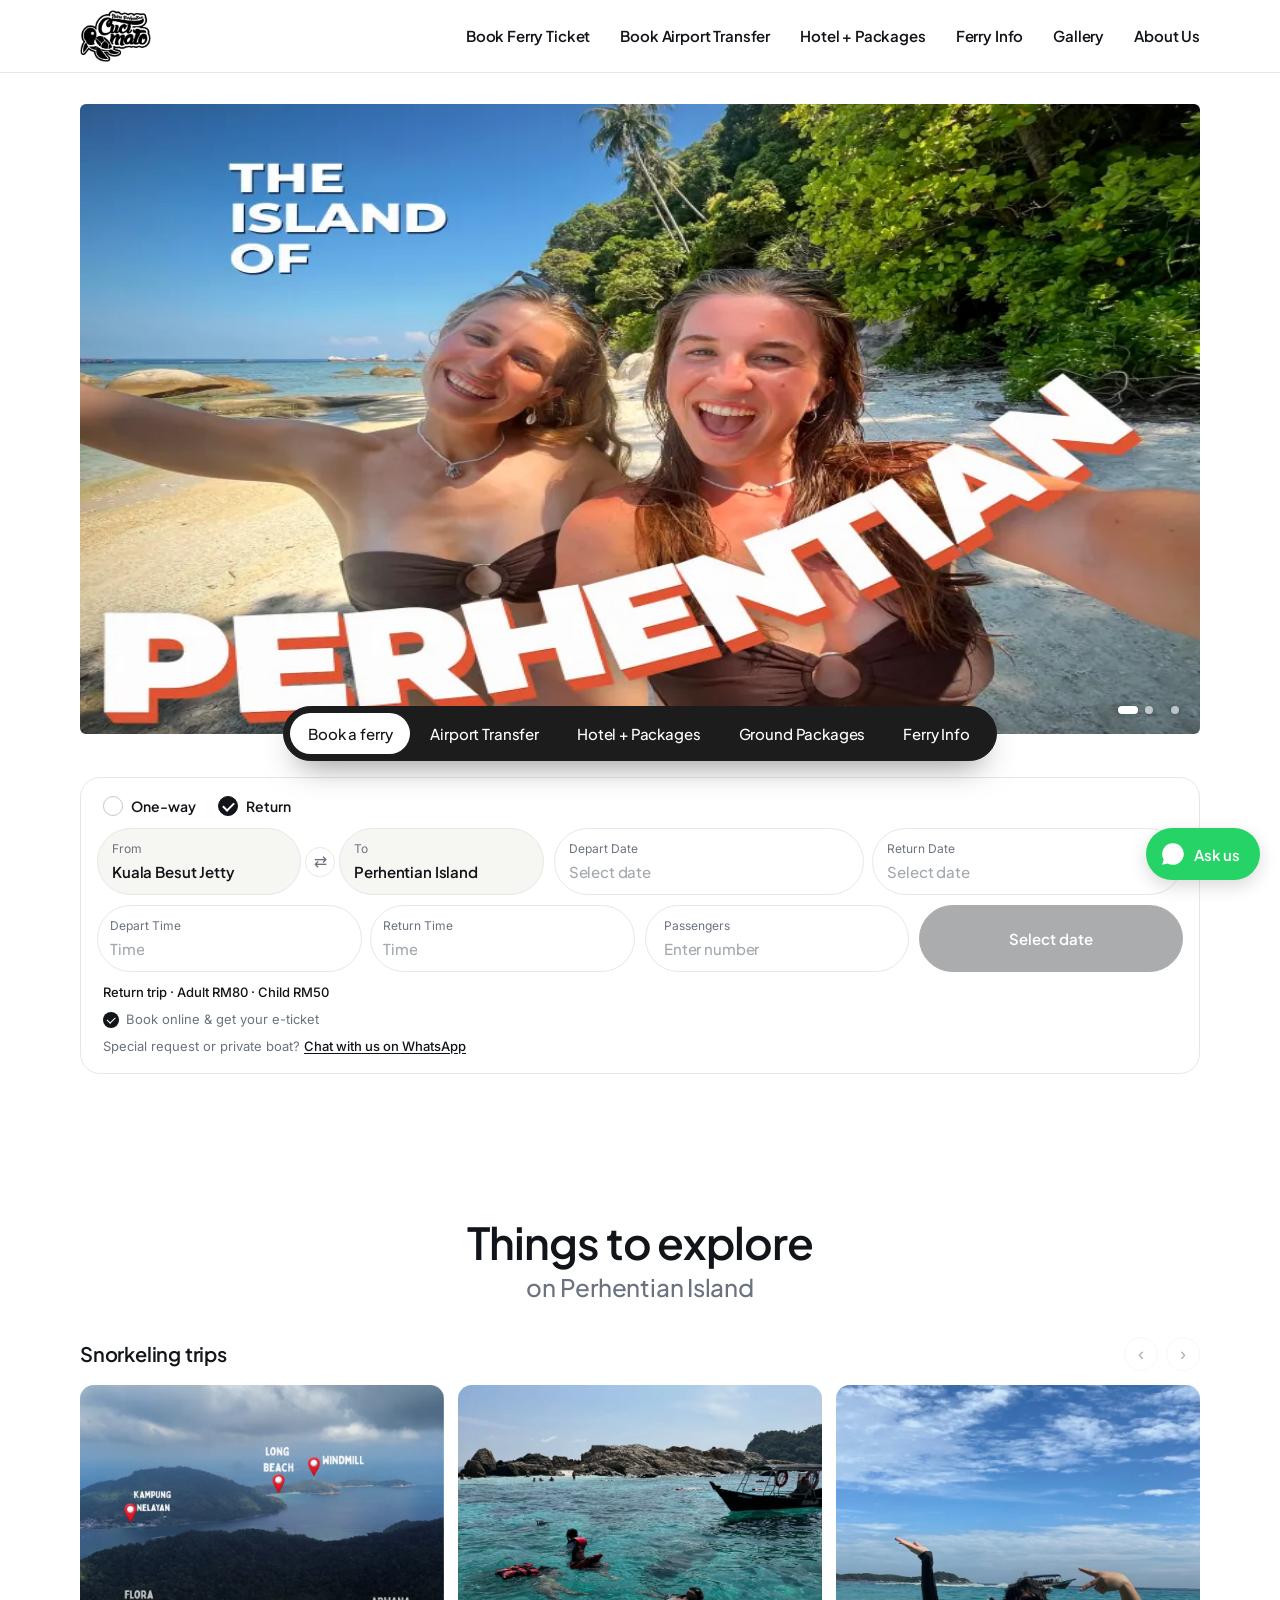
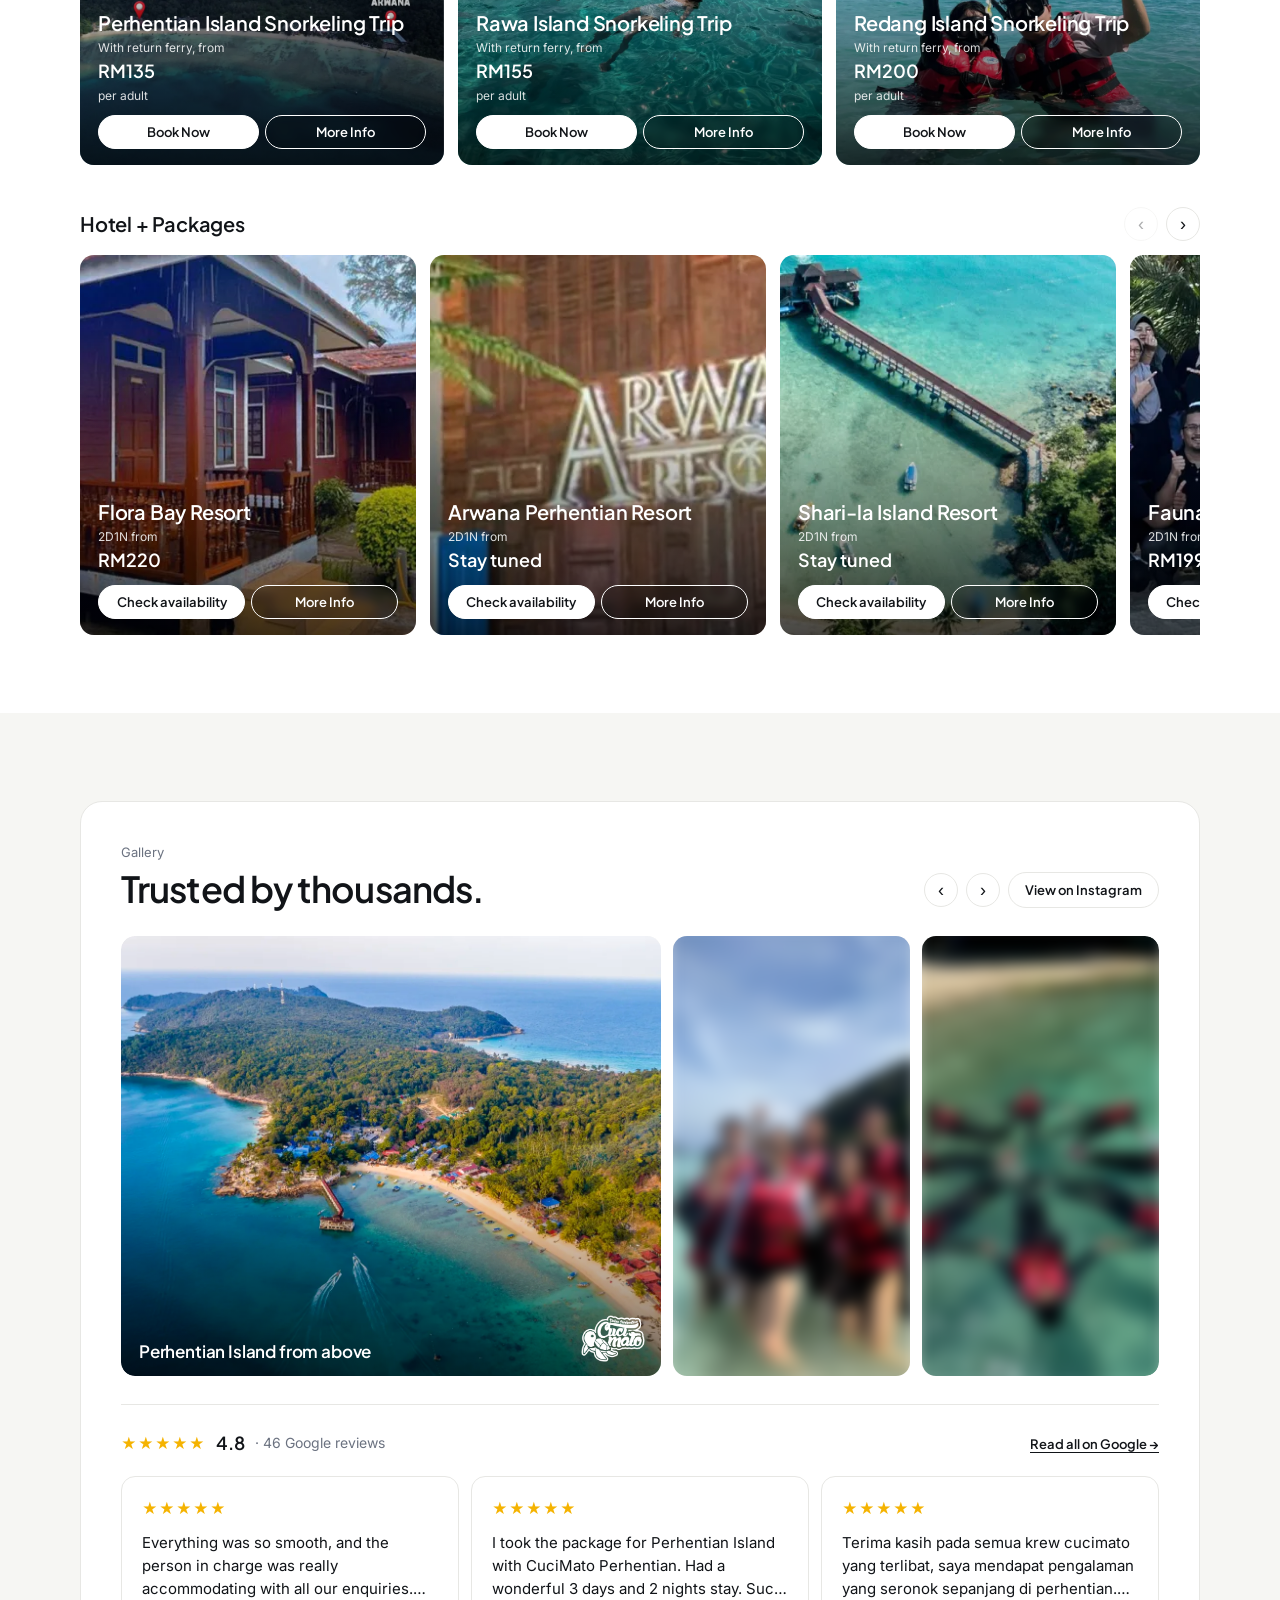
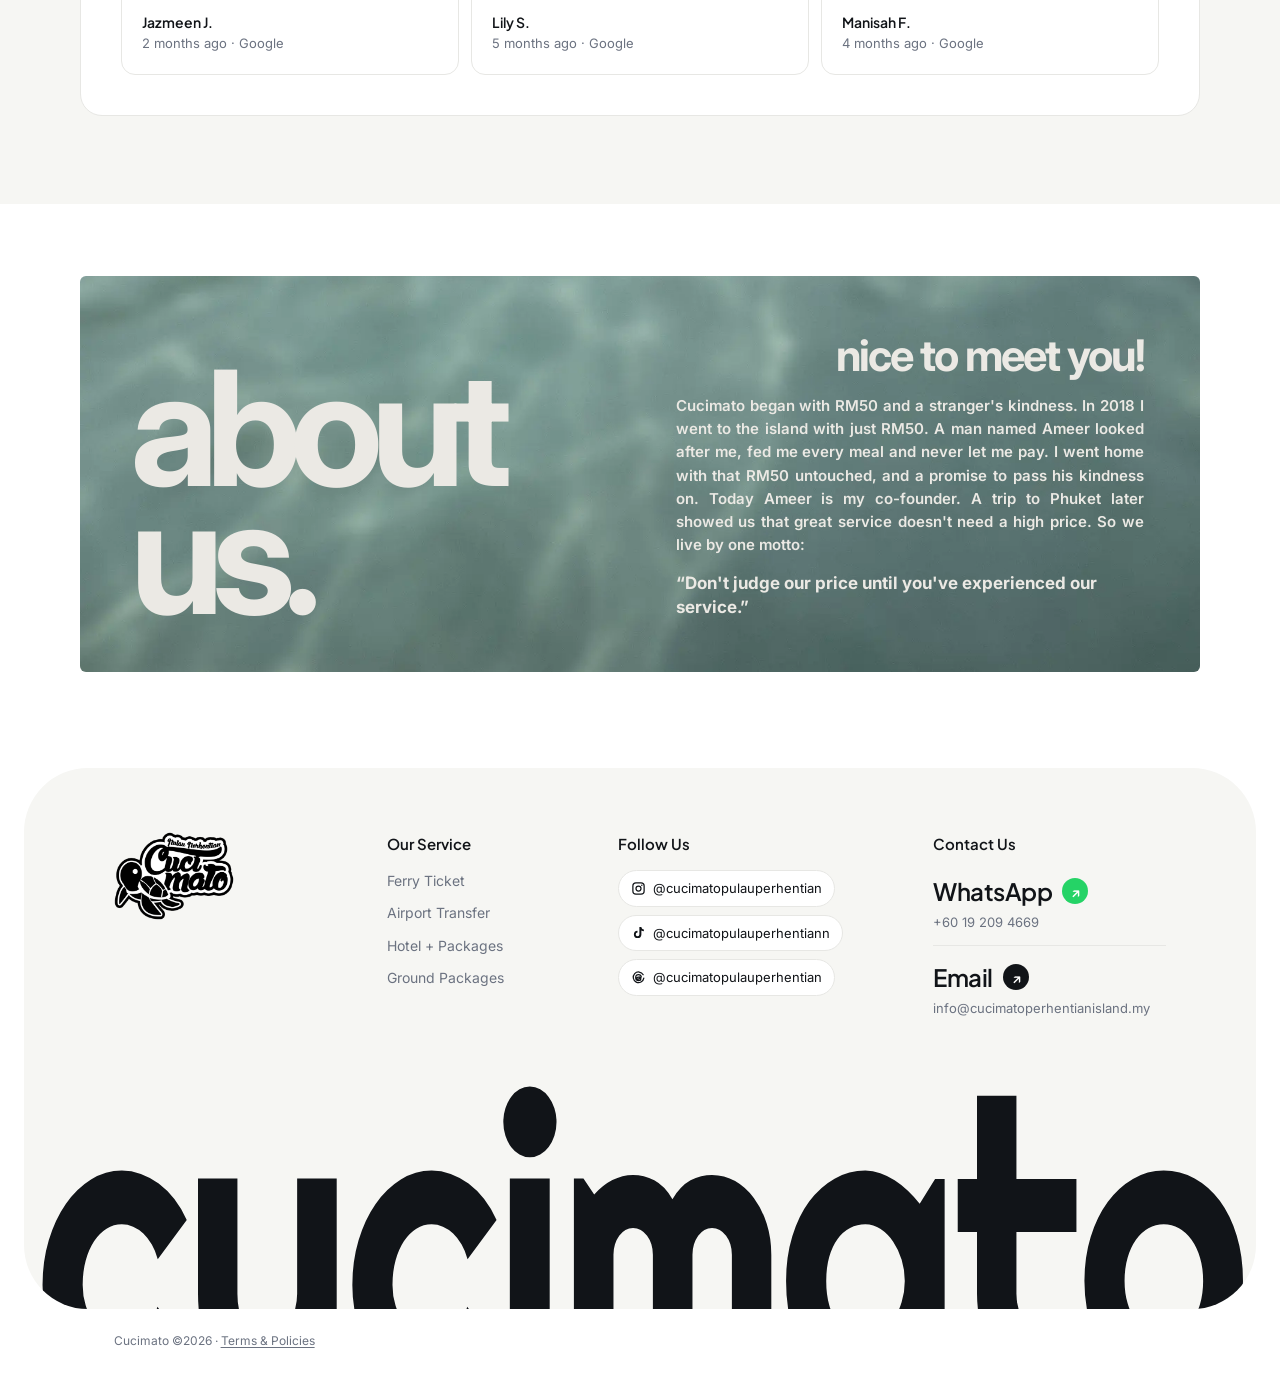
==== index.html @ 462abf6c "Add early bird promo as hero slide 3 First 100 online bookings get 5% off with code EARLYBIRD. Deskt" ====
<!doctype html>
<html lang="en">
<head>
  <meta charset="utf-8">
  <meta name="viewport" content="width=device-width, initial-scale=1">
  <link rel="canonical" href="https://cucimatoperhentianisland.my/">
  <meta property="og:url" content="https://cucimatoperhentianisland.my/">
  <script>
    // One address for everyone: the old GitHub Pages copy and cucimato.pages.dev move to the real domain
    // (keeps the page and anything after it; the payment API on pages.dev is not affected).
    (function () {
      var h = location.hostname;
      if (h.endsWith("github.io") || h === "cucimato.pages.dev") {
        location.replace("https://cucimatoperhentianisland.my" + location.pathname.replace(/^\/cucimato-perhentian/, "").replace(/\.html$/, "") + location.search + location.hash);
      }
    })();
  </script>
  <title>Cucimato | Perhentian Island Packages</title>
  <meta name="description" content="Perhentian Island holiday packages by Cucimato: accommodation, snorkeling, return boat transfer and lunch. Book directly on WhatsApp.">
  <meta property="og:title" content="Cucimato | Perhentian Island Packages">
  <meta property="og:description" content="Perhentian Island ferry tickets, hotels and packages.">
  <meta property="og:image" content="https://cucimatoperhentianisland.my/images/photos/hero-map.webp">
  <script>
    // Intro plays once per visit (per browser tab session); skipped for reduced motion.
    try {
      if (sessionStorage.getItem("intro-seen") || matchMedia("(prefers-reduced-motion: reduce)").matches) {
        document.documentElement.classList.add("no-intro");
      } else {
        sessionStorage.setItem("intro-seen", "1");
      }
    } catch (e) {}
  </script>
  <link rel="preconnect" href="https://fonts.googleapis.com">
  <link rel="preconnect" href="https://fonts.gstatic.com" crossorigin>
  <link href="https://fonts.googleapis.com/css2?family=Inter:wght@400;500;600;700&family=Plus+Jakarta+Sans:wght@500;600;800&family=Righteous&display=swap" rel="stylesheet">
  <link rel="stylesheet" href="style.css?v=67">
  <link rel="icon" href="data:image/svg+xml,<svg xmlns='http://www.w3.org/2000/svg' viewBox='0 0 100 100'><text y='.9em' font-size='90'>🐢</text></svg>">
</head>
<body>

<div class="intro" id="intro" aria-hidden="true">
  <img class="intro__bg" src="images/photos/hero-map.webp" alt="">
  <div class="intro__shade"></div>
  <div class="intro__content">
    <img class="intro__logo" src="images/brand/cucimato-logo-white.webp" alt="" width="800" height="587">
    <p class="intro__text">Perhentian Island</p>
  </div>
  <button class="intro__skip" id="introSkip" type="button">Skip</button>
</div>

<header class="nav is-solid" id="top">
  <div class="wrap nav__inner">
    <a href="#top" class="brand" aria-label="Cucimato Perhentian Island">
      <img class="brand__logo brand__logo--light" src="images/brand/cucimato-logo-white.webp" alt="Cucimato Perhentian Island" width="800" height="587">
      <img class="brand__logo brand__logo--dark" src="images/brand/cucimato-logo-dark.webp" alt="" width="800" height="587" aria-hidden="true">
    </a>
    <nav class="nav__links" id="navLinks">
      <a href="#book-ferry" data-tab-link="ferry">Book Ferry Ticket</a>
      <a href="#airport-transfer" data-tab-link="airport">Book Airport Transfer</a>
      <a href="#hotel-packages" data-tab-link="hotel">Hotel + Packages</a>
      <a href="#ferry-schedule" data-tab-link="schedule">Ferry Info</a>
      <a href="#gallery">Gallery</a>
      <a href="#about">About Us</a>
    </nav>
    <button class="burger" id="burger" aria-label="Menu" aria-expanded="false"><span></span><span></span></button>
  </div>
</header>

<main>
  <section class="hero">
    <div class="wrap">
      <h1 class="sr-only">Cucimato Perhentian Island</h1>
      <figure class="hero__banner" aria-roledescription="carousel" aria-label="Highlights">
        <!-- Each slide: 16:9 desktop image, 4:3 image under 1024px -->
        <div class="hero__slide is-active" aria-roledescription="slide" aria-label="1 of 3">
          <picture>
            <source media="(max-width: 1023px)" type="image/webp"
                    srcset="images/photos/hero-selfie-mobile-800.webp 800w, images/photos/hero-selfie-mobile.webp 1600w"
                    sizes="100vw" width="1600" height="1200">
            <img src="images/photos/hero-selfie-desktop.webp"
                 srcset="images/photos/hero-selfie-desktop-960.webp 960w, images/photos/hero-selfie-desktop.webp 1920w"
                 sizes="(max-width: 1280px) 100vw, 1200px"
                 alt="Two friends taking a happy selfie on a white-sand beach on Perhentian Island, with the words The Island of Perhentian"
                 width="1920" height="1080" fetchpriority="high">
          </picture>
        </div>
        <div class="hero__slide" aria-roledescription="slide" aria-label="2 of 3" aria-hidden="true">
          <picture>
            <source media="(max-width: 1023px)" type="image/webp"
                    srcset="images/photos/hero-family-mobile-800.webp 800w, images/photos/hero-family-mobile.webp 1600w"
                    sizes="100vw" width="1600" height="1200">
            <img src="images/photos/hero-family-desktop.webp"
                 srcset="images/photos/hero-family-desktop-960.webp 960w, images/photos/hero-family-desktop.webp 1920w"
                 sizes="(max-width: 1280px) 100vw, 1200px"
                 alt="A family in life jackets on a Perhentian Island beach, with the words Find your happy place in Perhentian and Bring the family, leave the planning to us"
                 width="1920" height="1080" loading="lazy">
          </picture>
        </div>
        <!-- Promo slide: early bird 5% off (code EARLYBIRD), tapping it opens Book a ferry -->
        <div class="hero__slide" aria-roledescription="slide" aria-label="3 of 3" aria-hidden="true">
          <a class="hero__promo" href="#book-ferry" data-tab-link="ferry" aria-label="Early bird deal: first 100 online bookings get 5% off with code EARLYBIRD. Book a ferry">
            <picture>
              <source media="(max-width: 1023px)" type="image/webp"
                      srcset="images/photos/hero-earlybird-mobile-800.webp 800w, images/photos/hero-earlybird-mobile.webp 1600w"
                      sizes="100vw" width="1600" height="1200">
              <img src="images/photos/hero-earlybird-desktop.webp"
                   srcset="images/photos/hero-earlybird-desktop-960.webp 960w, images/photos/hero-earlybird-desktop.webp 1920w"
                   sizes="(max-width: 1280px) 100vw, 1200px"
                   alt="Perhentian Island from above with the words First 100 early birds, save 5% on Perhentian, promo code EARLYBIRD"
                   width="1920" height="1080" loading="lazy">
            </picture>
          </a>
        </div>
        <div class="hero__dots" aria-label="Choose slide">
          <button type="button" aria-label="Show slide 1" aria-current="true"></button>
          <button type="button" aria-label="Show slide 2"></button>
          <button type="button" aria-label="Show slide 3"></button>
        </div>
      </figure>
      <div class="hero__tabs" role="tablist" aria-label="What would you like to do?">
        <button type="button" class="htab" role="tab" aria-selected="true" data-tab="ferry">Book a ferry</button>
        <button type="button" class="htab" role="tab" aria-selected="false" data-tab="airport">Airport Transfer</button>
        <button type="button" class="htab" role="tab" aria-selected="false" data-tab="hotel">Hotel + Packages</button>
        <button type="button" class="htab" role="tab" aria-selected="false" data-tab="ground">Ground Packages</button>
        <button type="button" class="htab" role="tab" aria-selected="false" data-tab="schedule">Ferry Info</button>
      </div>

      <!-- Book a ferry panel (shown when the "Book a ferry" tab is active) -->
      <div class="fpanel" id="panel-ferry" role="tabpanel" aria-label="Book a ferry">
        <div class="ftrip" role="radiogroup" aria-label="Trip type">
          <label class="ftrip__opt"><input type="radio" name="ftrip" value="oneway"><span>One-way</span></label>
          <label class="ftrip__opt"><input type="radio" name="ftrip" value="return" checked><span>Return</span></label>
        </div>
        <div class="fpanel__row">
          <div class="froute">
            <div class="ffield ffield--fixed"><small>From</small><strong id="fFromVal">Kuala Besut Jetty</strong></div>
            <button type="button" class="froute__icon" id="fSwap" aria-label="Swap direction (one-way only)" disabled>⇄</button>
            <div class="ffield ffield--fixed"><small>To</small><strong id="fToVal">Perhentian Island</strong></div>
          </div>

          <div class="fpop-wrap fdates">
            <button type="button" class="ffield is-empty" id="fDepartBtn" aria-haspopup="dialog" aria-expanded="false" aria-controls="fDatesPop">
              <small>Depart Date</small><strong id="fDepartVal">Select date</strong>
            </button>
            <button type="button" class="ffield is-empty" id="fReturnBtn" aria-haspopup="dialog" aria-expanded="false" aria-controls="fDatesPop">
              <small>Return Date</small><strong id="fReturnVal">Select date</strong>
            </button>
            <div class="fpop fpop--dates" id="fDatesPop" role="dialog" aria-label="Choose your dates" hidden>
              <div class="fcal__head">
                <button type="button" class="cal__nav" id="fCalPrev" aria-label="Previous month">‹</button>
                <p class="fcal__hint" id="fCalHint" aria-live="polite"></p>
                <button type="button" class="cal__nav" id="fCalNext" aria-label="Next month">›</button>
              </div>
              <div class="fcal__months" id="fCalMonths"></div>
              <div class="fpop__foot"><button type="button" class="btn btn--sm" data-close="dates">Done</button></div>
            </div>
          </div>

          <div class="fboats">
            <div class="fpop-wrap">
              <button type="button" class="ffield" id="fDepBtn" aria-haspopup="dialog" aria-expanded="false" aria-controls="fDepPop">
                <small id="fDepLbl">Depart Time</small><strong id="fDepVal">Time</strong>
              </button>
              <div class="fpop fpop--ret" id="fDepPop" role="dialog" aria-label="Boat to the island" hidden>
                <p class="fpop__label" id="fDepPopLbl">Kuala Besut Jetty → Perhentian Island</p>
                <div class="slots" id="fDepSlots" role="radiogroup" aria-label="Boat to the island"></div>
              </div>
            </div>
            <div class="fpop-wrap fret-wrap">
              <button type="button" class="ffield" id="fRetBtn" aria-haspopup="dialog" aria-expanded="false" aria-controls="fRetPop">
                <small>Return Time</small><strong id="fRetVal">Time</strong>
              </button>
              <div class="fpop fpop--ret fpop--right" id="fRetPop" role="dialog" aria-label="Return boat time" hidden>
                <p class="fpop__label">Perhentian Island → Kuala Besut Jetty</p>
                <div class="slots" id="fRetSlots" role="radiogroup" aria-label="Return boat time"></div>
              </div>
            </div>
          </div>

          <div class="fpop-wrap">
            <button type="button" class="ffield" id="fPaxBtn" aria-haspopup="dialog" aria-expanded="false" aria-controls="fPaxPop">
              <small>Passengers</small><strong id="fPaxVal">Enter number</strong>
            </button>
            <div class="fpop fpop--pax" id="fPaxPop" role="dialog" aria-label="Passengers" hidden>
              <label class="guest">
                <div><strong>Adult</strong><small>10 years and above</small></div>
                <input class="paxin" type="number" id="fAdultsIn" data-fpax="adults" inputmode="numeric" min="1" max="99" placeholder="e.g. 2" aria-label="Number of adults">
              </label>
              <label class="guest">
                <div><strong>Child</strong><small>1–9 years old · leave empty if none</small></div>
                <input class="paxin" type="number" id="fChildrenIn" data-fpax="children" inputmode="numeric" min="0" max="99" placeholder="0" aria-label="Number of children">
              </label>
              <div class="fpop__foot"><button type="button" class="btn btn--sm" data-close="pax">Done</button></div>
            </div>
          </div>

          <a class="btn fpanel__go" id="fGo" role="button" target="_blank" rel="noopener" aria-disabled="true">Select dates</a>
        </div>
        <p class="fpanel__note">Return trip · Adult RM80 · Child RM50 · Departures 8am–5pm, changes confirmed on WhatsApp</p>
      </div>

      <!-- Airport Transfer panel (shown when the "Airport Transfer" tab is active).
           Places, services and prices live in AIRPORT (script.js) and functions/_lib/pricing.js. -->
      <div class="fpanel apanel" id="panel-airport" role="tabpanel" aria-label="Airport Transfer" hidden>
        <div class="apanel__opts">
          <div class="ftrip" role="radiogroup" aria-label="Trip type">
            <label class="ftrip__opt"><input type="radio" name="atrip" value="oneway" checked><span>One-way</span></label>
            <label class="ftrip__opt"><input type="radio" name="atrip" value="return"><span>Return</span></label>
          </div>
        </div>
        <form class="apanel__row" id="aForm" novalidate>
          <div class="froute aroute">
            <label class="ffield afield" id="aPickBox">
              <small>Pick-up Point</small>
              <span class="aslot" id="aPickSlot"></span>
            </label>
            <button type="button" class="froute__icon" id="aSwap" aria-label="Swap pick-up and drop-off">⇄</button>
            <label class="ffield afield" id="aDropBox">
              <small>Drop-off Point</small>
              <span class="aslot" id="aDropSlot"></span>
            </label>
          </div>
          <!-- Dates: same two-box calendar as Book a ferry -->
          <div class="fpop-wrap fdates">
            <button type="button" class="ffield is-empty" id="aDateBtn" aria-haspopup="dialog" aria-expanded="false" aria-controls="aDatesPop">
              <small>Pick-up Date</small><strong id="aDateVal">Select date</strong>
            </button>
            <button type="button" class="ffield is-empty aret" id="aRetDateBtn" aria-haspopup="dialog" aria-expanded="false" aria-controls="aDatesPop">
              <small>Return Date</small><strong id="aRetDateVal">Select date</strong>
            </button>
            <div class="fpop fpop--dates" id="aDatesPop" role="dialog" aria-label="Choose your dates" hidden>
              <div class="fcal__head">
                <button type="button" class="cal__nav" id="aCalPrev" aria-label="Previous month">‹</button>
                <p class="fcal__hint" id="aCalHint" aria-live="polite"></p>
                <button type="button" class="cal__nav" id="aCalNext" aria-label="Next month">›</button>
              </div>
              <div class="fcal__months" id="aCalMonths"></div>
              <div class="fpop__foot"><button type="button" class="btn btn--sm" data-aclose>Done</button></div>
            </div>
          </div>

          <!-- Times: same time-box popovers as Book a ferry -->
          <div class="fboats">
            <div class="fpop-wrap">
              <button type="button" class="ffield is-empty" id="aTimeBtn" aria-haspopup="dialog" aria-expanded="false" aria-controls="aTimePop">
                <small id="aTimeLabel">Estimated Pickup Time</small><strong id="aTimeVal">Time</strong>
              </button>
              <div class="fpop fpop--ret" id="aTimePop" role="dialog" aria-label="Pick-up time" hidden>
                <p class="fpop__label" id="aTimePopLbl"></p>
                <div class="slots" id="aTimeSlots" role="radiogroup" aria-label="Pick-up time"></div>
              </div>
            </div>
            <div class="fpop-wrap fret-wrap aret">
              <button type="button" class="ffield is-empty" id="aRetTimeBtn" aria-haspopup="dialog" aria-expanded="false" aria-controls="aRetTimePop">
                <small id="aRetTimeLabel">Return pick-up</small><strong id="aRetTimeVal">Time</strong>
              </button>
              <div class="fpop fpop--ret fpop--right" id="aRetTimePop" role="dialog" aria-label="Return pick-up time" hidden>
                <p class="fpop__label" id="aRetTimePopLbl"></p>
                <div class="slots" id="aRetTimeSlots" role="radiogroup" aria-label="Return pick-up time"></div>
              </div>
            </div>
          </div>

          <label class="ffield afield is-empty">
            <small>Transfer Type</small>
            <select id="aType" aria-label="Transfer type"></select>
          </label>
          <!-- Passengers: same typed Adult / Child popover as Book a ferry -->
          <div class="fpop-wrap apax">
            <button type="button" class="ffield is-empty" id="aPaxBtn" aria-haspopup="dialog" aria-expanded="false" aria-controls="aPaxPop">
              <small>Passengers</small><strong id="aPaxVal">Enter number</strong>
            </button>
            <div class="fpop fpop--pax" id="aPaxPop" role="dialog" aria-label="Passengers" hidden>
              <label class="guest">
                <div><strong>Adult</strong><small>10 years and above</small></div>
                <input class="paxin" type="number" id="aAdultsIn" data-apax="adults" inputmode="numeric" min="1" max="30" placeholder="e.g. 2" aria-label="Number of adults">
              </label>
              <label class="guest">
                <div><strong>Child</strong><small>1–9 years old · leave empty if none</small></div>
                <input class="paxin" type="number" id="aChildrenIn" data-apax="children" inputmode="numeric" min="0" max="30" placeholder="0" aria-label="Number of children">
              </label>
              <div class="fpop__foot"><button type="button" class="btn btn--sm" data-apaxclose>Done</button></div>
            </div>
          </div>
          <a class="btn fpanel__go" id="aGo" role="button" target="_blank" rel="noopener" aria-disabled="true">Choose airport</a>
        </form>
        <p class="fpanel__note" id="aNote"></p>
      </div>

      <!-- Hotel + Packages panel (shown when the "Hotel + Packages" tab is active) -->
      <div class="hpanel" id="panel-hotel" role="tabpanel" aria-label="Hotel + Packages" hidden>
        <h2 class="hpanel__title">Explore our top packages</h2>
        <div class="bento" id="bento"></div>
      </div>

      <!-- Ground Packages panel (shown when the "Ground Packages" tab is active) -->
      <div class="hpanel" id="panel-ground" role="tabpanel" aria-label="Ground Packages" hidden>
        <h2 class="hpanel__title">Ferry + snorkeling trips</h2>
        <div class="bento bento--3" id="bentoGround"></div>
      </div>

      <!-- Ferry Info panel (shown when the "Ferry Info" tab is active): schedules + prices -->
      <div class="hpanel" id="panel-schedule" role="tabpanel" aria-label="Ferry Info" hidden>
        <h2 class="hpanel__title">Ferry Schedule</h2>
        <div class="sched" data-sched></div>
        <h2 class="hpanel__title hpanel__title--next">Airport Transfer Schedule</h2>
        <div class="sched" data-asched></div>
        <h2 class="hpanel__title hpanel__title--next">Ferry &amp; Airport Transfer Prices</h2>
        <div class="sched__block sched__prices" data-prices></div>
      </div>
    </div>
  </section>

  <!-- Things to explore: snorkeling trips and hotel packages as swipe rows, visible without opening a tab
       (Malaysia Airlines "Explore our top destinations" style). Cards come from GROUND_TRIPS / HOTEL_PACKAGES. -->
  <section class="section explore-sec" id="explore">
    <div class="wrap">
      <h2 class="explore__title">Things to explore <span>on Perhentian Island</span></h2>
      <div class="xrow" data-xrow="ground">
        <div class="xrow__head">
          <h3 class="xrow__title">Snorkeling trips</h3>
          <div class="xrow__nav"><button type="button" class="gnav" data-xprev aria-label="Previous snorkeling trips">‹</button><button type="button" class="gnav" data-xnext aria-label="More snorkeling trips">›</button></div>
        </div>
        <div class="xtrack" id="xGround"></div>
      </div>
      <div class="xrow" data-xrow="hotel">
        <div class="xrow__head">
          <h3 class="xrow__title">Hotel + Packages</h3>
          <div class="xrow__nav"><button type="button" class="gnav" data-xprev aria-label="Previous hotel packages">‹</button><button type="button" class="gnav" data-xnext aria-label="More hotel packages">›</button></div>
        </div>
        <div class="xtrack" id="xHotel"></div>
      </div>
    </div>
  </section>

  <!-- Gallery: card with an expanding-slide carousel (active slide wide + sharp, neighbours narrow + blurred) -->
  <section class="section gallery-sec" id="gallery">
    <div class="wrap">
      <div class="gcard">
        <div class="gcard__head">
          <div>
            <p class="gcard__label">Gallery</p>
            <h2 class="gcard__title">Trusted by thousands.</h2>
          </div>
          <div class="gcard__actions">
            <button type="button" class="gnav" id="gPrev" aria-label="Previous photo">‹</button>
            <button type="button" class="gnav" id="gNext" aria-label="Next photo">›</button>
            <a class="gcard__more" href="https://www.instagram.com/cucimatopulauperhentian/" target="_blank" rel="noopener">View on Instagram</a>
          </div>
        </div>
        <div class="gslider" id="gslider" aria-roledescription="carousel" aria-label="Cucimato trips">
          <div class="gtrack" id="gtrack"></div>
        </div>
        <!-- Google reviews go here later (kept hidden until we have them) -->
        <div class="greviews" id="greviews" hidden></div>
      </div>
    </div>
  </section>

  <!-- About us: sea photo banner, text is real HTML so it stays readable on phones -->
  <section class="section about-sec" id="about">
    <div class="wrap">
      <div class="about">
        <h2 class="about__title">about<br>us.</h2>
        <div class="about__body">
          <p class="about__hello">nice to meet you!</p>
          <p>Cucimato began with RM50 and a stranger's kindness. In 2018 I went to the island with just RM50. A man named Ameer looked after me, fed me every meal and never let me pay. I went home with that RM50 untouched, and a promise to pass his kindness on. Today Ameer is my co-founder. A trip to Phuket later showed us that great service doesn't need a high price. So we live by one motto:</p>
          <p class="about__motto">“Don't judge our price until you've experienced our service.”</p>
        </div>
      </div>
    </div>
  </section>

</main>

<footer class="footer" id="contact">
  <div class="fpanel2">
    <div class="fcols">
      <a href="#top" class="fcols__logo" aria-label="Cucimato, back to top">
        <img src="images/brand/cucimato-logo-dark.webp" alt="Cucimato Perhentian Island" width="800" height="587" loading="lazy">
      </a>

      <nav class="fcol" aria-label="Our Service">
        <p class="fcol__title">Our Service</p>
        <a href="#book-ferry" data-tab-link="ferry">Ferry Ticket</a>
        <a href="#airport-transfer" data-tab-link="airport">Airport Transfer</a>
        <a href="#hotel-packages" data-tab-link="hotel">Hotel + Packages</a>
        <a href="#ground-packages" data-tab-link="ground">Ground Packages</a>
      </nav>

      <div class="fcol">
        <p class="fcol__title">Follow Us</p>
        <div class="fpills">
          <a class="fpill" href="https://www.instagram.com/cucimatopulauperhentian/" target="_blank" rel="noopener" aria-label="Instagram @cucimatopulauperhentian">
            <svg viewBox="0 0 24 24" aria-hidden="true"><rect x="3" y="3" width="18" height="18" rx="5" fill="none" stroke="currentColor" stroke-width="2"/><circle cx="12" cy="12" r="4" fill="none" stroke="currentColor" stroke-width="2"/><circle cx="17.3" cy="6.7" r="1.2" fill="currentColor"/></svg>
            @cucimatopulauperhentian
          </a>
          <a class="fpill" href="https://www.tiktok.com/@cucimatopulauperhentiann" target="_blank" rel="noopener" aria-label="TikTok @cucimatopulauperhentiann">
            <svg viewBox="0 0 24 24" aria-hidden="true"><path fill="currentColor" d="M16.6 3c.3 2.3 1.7 3.8 4 4v3a7.3 7.3 0 0 1-4-1.2v6.3A6 6 0 1 1 10.4 9v3.1a2.9 2.9 0 1 0 3 2.9V3h3.2Z"/></svg>
            @cucimatopulauperhentiann
          </a>
          <a class="fpill" href="https://www.threads.net/@cucimatopulauperhentian" target="_blank" rel="noopener" aria-label="Threads @cucimatopulauperhentian">
            <svg viewBox="0 0 24 24" aria-hidden="true"><path fill="none" stroke="currentColor" stroke-width="2" stroke-linecap="round" d="M16.5 11.2c-.3-2.6-2-4-4.6-4-2.6 0-4.4 1.6-4.4 4.8s1.8 5 4.6 5c2.3 0 3.6-1.3 3.6-3 0-2-1.8-2.8-4-2.8-1.6 0-2.6.7-2.6 1.8 0 1 .9 1.6 2 1.6 1.7 0 2.8-1.3 2.8-3.6M19.5 7.5A8.5 8.5 0 1 0 20.5 13"/></svg>
            @cucimatopulauperhentian
          </a>
        </div>
      </div>

      <div class="fcol fcol--contact">
        <p class="fcol__title">Contact Us</p>
        <a class="fcontact" data-wa="general" target="_blank" rel="noopener">
          <span class="fcontact__big">WhatsApp <span class="farrow farrow--wa" aria-hidden="true">↗</span></span>
          <span class="fcontact__sub">+60 19 209 4669</span>
        </a>
        <a class="fcontact" href="mailto:info@cucimatoperhentianisland.my?subject=Perhentian%20Island%20enquiry">
          <span class="fcontact__big">Email <span class="farrow" aria-hidden="true">↗</span></span>
          <span class="fcontact__sub">info@cucimatoperhentianisland.my</span>
        </a>
      </div>
    </div>

    <!-- Big cropped word, scales with the panel width -->
    <svg class="fword" viewBox="0 0 1000 190" preserveAspectRatio="xMidYMax meet" role="img" aria-label="cucimato">
      <text x="0" y="255" textLength="1000" lengthAdjust="spacingAndGlyphs">cucimato</text>
    </svg>
  </div>
  <div class="fbottom">
    <small>Cucimato ©<span id="year"></span> · <a href="terms.html">Terms &amp; Policies</a></small>
  </div>
</footer>

<a class="wa-float" data-wa="general" target="_blank" rel="noopener" aria-label="Ask us on WhatsApp">
  <svg viewBox="0 0 24 24" aria-hidden="true"><path fill="currentColor" d="M12 2a10 10 0 0 0-8.6 15.1L2 22l5-1.3A10 10 0 1 0 12 2Zm4.5 12.1c-.2-.1-1.5-.7-1.7-.8-.2-.1-.4-.1-.6.1l-.8 1c-.1.2-.3.2-.5.1a6.7 6.7 0 0 1-3.3-2.9c-.2-.4.2-.4.7-1.3.1-.2 0-.3 0-.4l-.8-1.8c-.2-.5-.4-.4-.6-.4h-.5a1 1 0 0 0-.7.3 3 3 0 0 0-.9 2.2 5.2 5.2 0 0 0 1.1 2.7 11.8 11.8 0 0 0 4.5 4c1.7.7 2.3.8 3.2.6.5-.1 1.5-.6 1.7-1.2.2-.6.2-1.1.2-1.2-.1-.1-.3-.2-.5-.3Z"/></svg>
  <span class="wa-float__label" aria-hidden="true">Ask us</span>
</a>

<dialog class="gview" id="gview" aria-label="Gallery viewer">
  <button class="pinfo__close" type="button" id="gviewClose" aria-label="Close">×</button>
  <div class="gview__body" id="gviewBody"></div>
</dialog>

<dialog class="pinfo" id="pkgInfo" aria-labelledby="pinfoName">
  <button class="pinfo__close" type="button" id="pinfoClose" aria-label="Close">×</button>
  <div class="pinfo__body" id="pinfoBody"></div>
</dialog>

<!-- Booking sheet: Ferry Ticket / Ground Packages (book now) and Hotel + Packages (check availability) -->
<dialog class="bk" id="bookSheet" aria-labelledby="bkTitle">
  <button class="pinfo__close" type="button" id="bkClose" aria-label="Close">×</button>
  <div id="bkBody"></div>
</dialog>

<script src="script.js?v=64"></script>
</body>
</html>
---- style.css ----
:root {
  --ink: #111418;
  --muted: #6b7280;
  --line: #e7e7e4;
  --soft: #f6f6f3;
  --bg: #ffffff;
  --accent: #0e7490;
  --wa: #25d366;
  --font: "Inter", system-ui, -apple-system, "Segoe UI", sans-serif;
  --font-nav: "Plus Jakarta Sans", var(--font); /* closest free match to "Modernist" */
}

* { box-sizing: border-box; }
html { scroll-behavior: smooth; scroll-padding-top: 80px; }
body { margin: 0; font-family: var(--font); color: var(--ink); background: var(--bg); line-height: 1.6; font-size: 16px; -webkit-font-smoothing: antialiased; }
img { display: block; max-width: 100%; }
a { color: inherit; }
h1, h2, h3 { margin: 0; font-weight: 500; letter-spacing: -.02em; line-height: 1.15; }
h2 { font-size: clamp(28px, 3.4vw, 40px); }
h3 { font-size: 17px; letter-spacing: -.01em; }
p { margin: 0; }
.wrap { width: min(1120px, 100% - 32px); margin-inline: auto; }
.muted { color: var(--muted); }
.label { font-size: 13px; font-weight: 500; color: var(--muted); margin-bottom: 14px; }
.row { display: flex; flex-wrap: wrap; gap: 10px; }

/* ---------- Nav ---------- */
.nav { position: fixed; inset: 0 0 auto; z-index: 50; transition: background .2s, border-color .2s; border-bottom: 1px solid transparent; }
.nav.is-solid, .nav.is-open { background: rgba(255,255,255,.97); border-bottom-color: var(--line); }
.nav__inner { display: flex; align-items: center; justify-content: space-between; height: 72px; }
.brand { display: flex; }
.brand__logo { height: 52px; width: auto; }
.brand__logo--dark { display: none; }
.nav.is-solid .brand__logo--light, .nav.is-open .brand__logo--light { display: none; }
.nav.is-solid .brand__logo--dark, .nav.is-open .brand__logo--dark { display: block; }
.nav__links { display: flex; gap: 30px; margin-left: auto; }
.nav__links a { color: #fff; text-decoration: none; font-family: var(--font-nav); font-weight: 600; font-size: 15px; letter-spacing: -.01em; white-space: nowrap; }
.nav.is-solid .nav__links a { color: var(--ink); }
.nav__links a:hover { opacity: .6; }
.burger { display: none; width: 40px; height: 40px; border: 0; background: none; cursor: pointer; flex-direction: column; justify-content: center; gap: 6px; padding: 8px; }
.burger span { display: block; height: 1.5px; background: #fff; }
.nav.is-solid .burger span, .nav.is-open .burger span { background: var(--ink); }

/* ---------- Buttons ---------- */
.btn { display: inline-flex; align-items: center; justify-content: center; padding: 12px 22px; border-radius: 999px; font: 500 15px var(--font); text-decoration: none; cursor: pointer; border: 1px solid var(--ink); background: var(--ink); color: #fff; transition: opacity .15s; }
.btn:hover { opacity: .8; }
.btn--outline { background: transparent; color: var(--ink); border-color: var(--line); }
.btn--outline:hover { border-color: var(--ink); opacity: 1; }
.btn--light { background: #fff; color: var(--ink); border-color: #fff; }
.btn--outline-light { background: transparent; color: #fff; border-color: rgba(255,255,255,.6); }

/* ---------- Intro (plays on open, CSS-only so it always ends) ---------- */
.intro { position: fixed; inset: 0; z-index: 100; background: #0b1a24; overflow: hidden; animation: introOut .7s ease 3.6s forwards; }
.intro__bg { position: absolute; inset: 0; width: 100%; height: 100%; object-fit: cover; object-position: 50% 45%; animation: introZoom 4.3s cubic-bezier(.2,.6,.2,1) forwards; }
.intro__shade { position: absolute; inset: 0; background: rgba(0,0,0,.35); }
.intro__content { position: absolute; inset: 0; display: grid; place-content: center; justify-items: center; gap: 14px; color: #fff; text-align: center; }
.intro__logo { width: min(320px, 62vw); height: auto; animation: introIn .9s ease .3s both; }
.intro__text { font-size: 14px; letter-spacing: .3em; text-transform: uppercase; animation: introIn .9s ease 1.1s both; }
.intro__skip { position: absolute; right: 20px; bottom: 20px; font: 500 13px var(--font); color: #fff; background: transparent; border: 1px solid rgba(255,255,255,.5); border-radius: 999px; padding: 8px 16px; cursor: pointer; animation: introIn .6s ease 1.4s both; }
@keyframes introZoom { from { transform: scale(1.25); } to { transform: scale(1); } }
@keyframes introIn { from { opacity: 0; transform: translateY(10px); } to { opacity: 1; transform: none; } }
@keyframes introOut { to { opacity: 0; visibility: hidden; pointer-events: none; } }
.no-intro .intro { display: none; }

/* ---------- Hero ---------- */
.hero { padding: 104px 0 56px; }
/* Selfie banner: 16:9 on desktop (fits the screen height), 4:3 under 1024px.
   Two separate images (see <picture>), so nothing is ever cropped by CSS. */
.hero__banner { position: relative; margin: 0 auto; width: min(100%, calc((100svh - 176px) * 16 / 9)); min-width: min(100%, 320px); }
.hero__banner img { display: block; width: 100%; height: auto; aspect-ratio: 16 / 9; border-radius: 6px; }
@media (max-width: 1023px) {
  .hero__banner { width: 100%; }
  .hero__banner img { aspect-ratio: 4 / 3; }
}
/* Two slides that cross-fade; the first stays in the flow and sets the height */
.hero__slide { transition: opacity .8s ease; }
.hero__slide:not(.is-active) { opacity: 0; pointer-events: none; }
.hero__slide + .hero__slide { position: absolute; inset: 0; }
.hero__dots { position: absolute; right: 12px; bottom: 12px; z-index: 1; display: flex; }
.hero__dots button { width: 26px; height: 24px; padding: 8px; border: 0; background: none; cursor: pointer; }
.hero__dots button::before { content: ""; display: block; width: 8px; height: 8px; margin: 0 auto; border-radius: 4px; background: rgba(255,255,255,.6); box-shadow: 0 0 4px rgba(0,0,0,.25); transition: width .3s, background .3s; }
.hero__dots button[aria-current="true"]::before { width: 20px; background: #fff; }
@media (prefers-reduced-motion: reduce) { .hero__slide { transition: none; } }
/* Tab bar under the banner (pill style, overlaps the banner's bottom edge) */
.hero__tabs { position: relative; z-index: 2; display: flex; gap: 4px; width: max-content; max-width: 100%; margin: -28px auto 0; padding: 6px; background: rgba(255,255,255,.94); backdrop-filter: blur(8px); -webkit-backdrop-filter: blur(8px); border: 1px solid var(--line); border-radius: 999px; }
.htab { padding: 11px 20px; border: 0; border-radius: 999px; background: transparent; font: 600 15px var(--font-nav); letter-spacing: -.01em; color: var(--ink); white-space: nowrap; cursor: pointer; transition: background .15s, color .15s; }
.htab:hover { background: var(--soft); }
.htab[aria-selected="true"] { background: var(--ink); color: #fff; }
.htab:focus-visible { outline: 2px solid var(--ink); outline-offset: 2px; }
.sr-only { position: absolute; width: 1px; height: 1px; overflow: hidden; clip: rect(0 0 0 0); white-space: nowrap; }

/* ---------- Included ---------- */
.included { display: grid; grid-template-columns: repeat(4, 1fr); gap: 32px; padding: 64px 0; border-bottom: 1px solid var(--line); }
.included span { font-size: 13px; color: var(--muted); }
.included h3 { margin: 10px 0 4px; }
.included p { color: var(--muted); font-size: 15px; }

/* ---------- Sections ---------- */
.section { padding: 104px 0; }
.section--soft { background: var(--soft); }
.head { display: flex; flex-wrap: wrap; justify-content: space-between; align-items: end; gap: 12px 40px; margin-bottom: 40px; }
.head p { color: var(--muted); max-width: 46ch; }

/* ---------- Filters ---------- */
.filters { display: flex; flex-wrap: wrap; gap: 6px 24px; margin-bottom: 36px; border-bottom: 1px solid var(--line); }
.chip { font: 400 15px var(--font); padding: 0 0 12px; border: 0; border-bottom: 1.5px solid transparent; margin-bottom: -1px; background: none; color: var(--muted); cursor: pointer; }
.chip:hover { color: var(--ink); }
.chip[aria-selected="true"] { color: var(--ink); border-bottom-color: var(--ink); }

/* ---------- Cards ---------- */
.grid { display: grid; grid-template-columns: repeat(3, 1fr); gap: 48px 28px; }
.card { display: flex; flex-direction: column; }
.card__media { position: relative; display: block; width: 100%; padding: 0; border: 0; background: var(--soft); aspect-ratio: 4 / 3; overflow: hidden; border-radius: 6px; cursor: zoom-in; }
.card__media img { width: 100%; height: 100%; object-fit: cover; transition: transform .5s; }
.card__media:hover img { transform: scale(1.03); }
.card__badge { position: absolute; top: 12px; left: 12px; background: #fff; color: var(--ink); font-size: 12px; font-weight: 500; padding: 4px 10px; border-radius: 999px; }
.card__body { padding-top: 18px; display: flex; flex-direction: column; gap: 6px; flex: 1; }
.card__tags { font-size: 13px; color: var(--muted); }
.card__stay { font-size: 15px; color: var(--muted); }
.card__price { display: flex; gap: 20px; margin: 10px 0 14px; padding-top: 14px; border-top: 1px solid var(--line); font-size: 14px; color: var(--muted); }
.card__price strong { display: block; font-size: 18px; font-weight: 500; color: var(--ink); }
.card__price .soon { color: var(--accent); }
.card__link { margin-top: auto; align-self: flex-start; font-size: 15px; font-weight: 500; text-decoration: none; border-bottom: 1px solid var(--ink); padding-bottom: 2px; }
.card__link:hover { opacity: .6; }

/* ---------- Boat booking ---------- */
.booker { display: grid; grid-template-columns: 1.1fr 1fr; gap: 1px; background: var(--line); border: 1px solid var(--line); border-radius: 8px; overflow: hidden; }
.booker__cal, .booker__form { background: #fff; padding: 32px; }
.cal__head { display: flex; align-items: center; justify-content: space-between; margin-bottom: 20px; }
.cal__month { font-weight: 500; font-size: 17px; }
.cal__nav { width: 36px; height: 36px; border-radius: 50%; border: 1px solid var(--line); background: #fff; font-size: 20px; line-height: 1; cursor: pointer; color: var(--ink); }
.cal__nav:hover:not(:disabled) { border-color: var(--ink); }
.cal__nav:disabled { opacity: .3; cursor: default; }
.cal__grid { display: grid; grid-template-columns: repeat(7, 1fr); gap: 4px; }
.cal__dow { margin-bottom: 6px; }
.cal__dow span { text-align: center; font-size: 12px; color: var(--muted); }
.cal__day { height: 44px; border: 0; border-radius: 50%; background: none; font: 400 15px var(--font); color: var(--ink); cursor: pointer; }
/* hover only on real pointers, and never over the picked date (phones keep :hover after a tap) */
@media (hover: hover) { .cal__day:hover:not(:disabled):not([aria-pressed="true"]) { background: var(--soft); } }
.cal__day:disabled { color: #c4c7cc; cursor: default; }
.cal__day[aria-pressed="true"] { background: var(--ink); color: #fff; }
.cal__day.in-range { background: var(--soft); border-radius: 0; }
.cal__hint { margin-top: 16px; font-size: 13px; color: var(--muted); text-align: center; }
.slots { display: grid; grid-template-columns: repeat(3, 1fr); gap: 8px; }
.slot { padding: 12px 8px; border: 1px solid var(--line); border-radius: 8px; background: #fff; font: 400 15px var(--font); color: var(--ink); cursor: pointer; }
.slot:hover { border-color: #b9bcc2; }
.slot[aria-checked="true"] { border-color: var(--ink); box-shadow: inset 0 0 0 1px var(--ink); }
.cal__day.is-today:not([aria-pressed="true"]) { box-shadow: inset 0 0 0 1px var(--line); }

.booker__form { display: flex; flex-direction: column; gap: 24px; }
.field { border: 0; padding: 0; margin: 0; }
.field legend { font-size: 13px; color: var(--muted); margin-bottom: 10px; padding: 0; }
.trips { display: grid; gap: 8px; }
.trip { display: flex; justify-content: space-between; align-items: center; gap: 12px; width: 100%; padding: 14px 16px; border: 1px solid var(--line); border-radius: 8px; background: #fff; font: 400 15px var(--font); color: var(--ink); cursor: pointer; text-align: left; }
.trip:hover { border-color: #b9bcc2; }
.trip[aria-checked="true"] { border-color: var(--ink); box-shadow: inset 0 0 0 1px var(--ink); }
.trip span { color: var(--muted); font-size: 14px; white-space: nowrap; }
.guest { display: flex; justify-content: space-between; align-items: center; padding: 12px 0; border-top: 1px solid var(--line); }
.guest:last-child { border-bottom: 1px solid var(--line); }
.guest strong { display: block; font-weight: 500; }
.guest small { color: var(--muted); font-size: 13px; }
.stepper { display: flex; align-items: center; gap: 14px; }
.stepper button { width: 34px; height: 34px; border-radius: 50%; border: 1px solid var(--line); background: #fff; font-size: 18px; line-height: 1; cursor: pointer; color: var(--ink); }
.stepper button:hover:not(:disabled) { border-color: var(--ink); }
.stepper button:disabled { opacity: .3; cursor: default; }
.stepper output { min-width: 18px; text-align: center; font-variant-numeric: tabular-nums; }
.summary { margin: 0; display: grid; gap: 6px; font-size: 14px; }
.summary div { display: flex; justify-content: space-between; gap: 12px; color: var(--muted); }
.summary dd { margin: 0; color: var(--ink); text-align: right; font-variant-numeric: tabular-nums; }
.summary .total { margin-top: 8px; padding-top: 12px; border-top: 1px solid var(--line); color: var(--ink); font-size: 17px; font-weight: 500; }
.btn--block { width: 100%; }
.btn[aria-disabled="true"] { opacity: .35; pointer-events: none; }
.booker__note { font-size: 13px; color: var(--muted); margin-top: -12px; }

/* ---------- Ferry schedule ---------- */
.schedule { margin: 0; max-width: 760px; }
.schedule div { display: grid; grid-template-columns: 220px 1fr; gap: 8px 24px; padding: 20px 0; border-top: 1px solid var(--line); }
.schedule div:last-child { border-bottom: 1px solid var(--line); }
.schedule dt { color: var(--muted); }
.schedule dd { margin: 0; font-weight: 500; font-size: 18px; }
.schedule small { display: block; font-weight: 400; font-size: 14px; color: var(--muted); margin-top: 4px; }
@media (max-width: 560px) { .schedule div { grid-template-columns: 1fr; } }

/* ---------- Gallery ---------- */
.gallery { display: grid; grid-template-columns: repeat(3, 1fr); gap: 12px; }
.gallery button { padding: 0; border: 0; background: var(--soft); aspect-ratio: 1; overflow: hidden; border-radius: 6px; cursor: zoom-in; }
.gallery img { width: 100%; height: 100%; object-fit: cover; transition: transform .5s; }
.gallery button:hover img { transform: scale(1.03); }

/* ---------- Steps ---------- */
.steps { list-style: none; padding: 0; margin: 0; display: grid; grid-template-columns: repeat(4, 1fr); gap: 32px; counter-reset: step; }
.steps li { counter-increment: step; border-top: 1px solid var(--ink); padding-top: 18px; }
.steps li::before { content: "0" counter(step); display: block; font-size: 13px; color: var(--muted); margin-bottom: 10px; }
.steps p { color: var(--muted); font-size: 15px; margin-top: 6px; }

/* ---------- Contact ---------- */
.contact { max-width: 720px; }
.contact .muted { margin-top: 12px; }
.contact__list { list-style: none; padding: 0; margin: 40px 0 0; }
.contact__list li { display: flex; justify-content: space-between; gap: 16px; padding: 18px 0; border-top: 1px solid var(--line); }
.contact__list li:last-child { border-bottom: 1px solid var(--line); }
.contact__list span { color: var(--muted); }
.contact__list a { text-decoration: none; font-weight: 500; cursor: pointer; text-align: right; word-break: break-word; }
.contact__list a:hover { opacity: .6; }

/* ---------- Footer ---------- */
.footer { border-top: 1px solid var(--line); }
.footer__inner { display: flex; align-items: center; justify-content: space-between; flex-wrap: wrap; gap: 20px 32px; padding: 32px 0; }
.footer__logo img { height: 56px; width: auto; }
.footer__nav { display: flex; flex-wrap: wrap; gap: 8px 24px; font-size: 14px; }
.footer__nav a { text-decoration: none; color: var(--muted); }
.footer__nav a:hover { color: var(--ink); }
.footer small { color: var(--muted); font-size: 13px; }

/* ---------- Float + lightbox ---------- */
.wa-float { position: fixed; right: 20px; bottom: 20px; z-index: 60; width: 52px; height: 52px; border-radius: 50%; background: var(--wa); color: #fff; display: grid; place-items: center; box-shadow: 0 6px 18px rgba(0,0,0,.15); cursor: pointer; }
.wa-float svg { width: 26px; height: 26px; }
.lightbox { border: 0; padding: 0; background: transparent; max-width: min(92vw, 900px); max-height: 92vh; }
.lightbox::backdrop { background: rgba(0,0,0,.85); }
.lightbox img { max-height: 90vh; width: auto; margin: auto; border-radius: 4px; }
.lightbox__close { position: fixed; top: 16px; right: 20px; width: 40px; height: 40px; border-radius: 50%; border: 0; background: #fff; color: var(--ink); font-size: 24px; line-height: 1; cursor: pointer; }

/* ---------- Responsive ---------- */
@media (max-width: 960px) {
  .hero { padding: 88px 0 40px; }
  .grid { grid-template-columns: repeat(2, 1fr); }
  .included, .steps { grid-template-columns: repeat(2, 1fr); }
  .booker { grid-template-columns: 1fr; }
}
@media (max-width: 1000px) {
  .burger { display: flex; }
  .nav__links { position: fixed; inset: 72px 0 auto; flex-direction: column; gap: 0; background: #fff; padding: 0 16px 12px; border-bottom: 1px solid var(--line); opacity: 0; visibility: hidden; pointer-events: none; transition: opacity .2s, visibility 0s .2s; }
  .nav__links a { color: var(--ink); padding: 14px 0; border-bottom: 1px solid var(--line); }
  .nav__links a:last-child { border-bottom: 0; }
  .nav.is-open .nav__links { opacity: 1; visibility: visible; pointer-events: auto; transition-delay: 0s; }
}
@media (max-width: 560px) {
  .section { padding: 72px 0; }
  .grid, .gallery { grid-template-columns: 1fr; }
  .gallery { grid-template-columns: repeat(2, 1fr); gap: 8px; }
  .included { gap: 28px 20px; padding: 48px 0; }
  .steps { grid-template-columns: 1fr; gap: 24px; }
  .booker__cal, .booker__form { padding: 22px 18px; }
  .hero__tabs { display: grid; grid-template-columns: 1fr 1fr; width: 100%; margin-top: 12px; border-radius: 18px; }
  .htab { border-radius: 12px; padding: 12px 8px; font-size: 14px; }
  .contact__list li { flex-direction: column; gap: 2px; }
  .contact__list span { font-size: 13px; }
  .contact__list a { text-align: left; }
  .footer__inner { flex-direction: column; align-items: flex-start; padding-bottom: 88px; }
}
@media (prefers-reduced-motion: reduce) {
  .intro { display: none; }
  html { scroll-behavior: auto; }
  * { transition: none !important; }
}

/* ---------- Hero: Book a ferry panel ---------- */
.fpanel { margin-top: 16px; padding: 16px; background: #fff; border: 1px solid var(--line); border-radius: 20px; }
.fpanel[hidden] { display: none; }
.fpanel__row { display: grid; grid-template-columns: minmax(0, 1.6fr) minmax(0, 1.2fr) minmax(0, .9fr) auto; gap: 10px; align-items: stretch; }
.froute { display: grid; grid-template-columns: 1fr auto 1fr; align-items: center; gap: 6px; }
.froute__icon { width: 30px; height: 30px; display: grid; place-items: center; border-radius: 50%; border: 1px solid var(--line); color: var(--muted); font-size: 14px; }
.ffield { display: flex; flex-direction: column; justify-content: center; gap: 2px; width: 100%; min-height: 64px; padding: 10px 18px; border: 1px solid var(--line); border-radius: 999px; background: var(--soft); text-align: left; font: inherit; color: var(--ink); }
button.ffield { cursor: pointer; background: #fff; }
button.ffield:hover, button.ffield[aria-expanded="true"] { border-color: var(--ink); }
.ffield small { font-size: 12px; color: var(--muted); }
.ffield strong { font-family: var(--font-nav); font-weight: 600; font-size: 15px; letter-spacing: -.01em; white-space: nowrap; overflow: hidden; text-overflow: ellipsis; }
.ffield--fixed strong { color: var(--ink); }
.fpanel__go { min-height: 64px; padding: 0 28px; font-family: var(--font-nav); font-weight: 600; white-space: nowrap; }
.fpanel__note { margin: 10px 6px 0; font-size: 13px; color: var(--muted); }

.fpop-wrap { position: relative; }
.fpop { position: absolute; top: calc(100% + 8px); left: 0; z-index: 30; background: #fff; border: 1px solid var(--line); border-radius: 16px; padding: 18px; box-shadow: 0 12px 32px rgba(0,0,0,.08); }
.fpop[hidden] { display: none; }
.fpop--dates { width: 620px; }
.fpop--pax { width: 300px; right: 0; left: auto; }
.fpop--pax .guest:first-child { border-top: 0; }
.fpop__foot { display: flex; justify-content: flex-end; margin-top: 12px; }
.btn--sm { padding: 9px 18px; font-size: 14px; }
.fcal__head { display: flex; align-items: center; justify-content: space-between; gap: 12px; margin-bottom: 10px; }
.fcal__hint { font-size: 13px; color: var(--muted); text-align: center; }
.fcal__months { display: grid; grid-template-columns: 1fr 1fr; gap: 28px; }
.fcal__month p { font-weight: 500; text-align: center; margin-bottom: 10px; }
.fcal__month .cal__day { height: 38px; font-size: 14px; }

@media (max-width: 1000px) {
  .fpanel__row { grid-template-columns: 1fr 1fr; }
  .froute { grid-column: 1 / -1; }
  .fpanel__go { grid-column: 1 / -1; }
  .fpop--dates { width: min(620px, calc(100vw - 64px)); }
}
@media (max-width: 680px) {
  .fpanel { padding: 12px; border-radius: 16px; }
  .fpanel__row { grid-template-columns: 1fr; }
  .froute { grid-template-columns: 1fr; gap: 6px; }
  .froute__icon { justify-self: center; transform: rotate(90deg); width: 26px; height: 26px; margin: -12px 0; position: relative; z-index: 1; background: #fff; }
  .fpop, .fpop--dates, .fpop--pax { position: absolute; left: 0; right: 0; width: auto; }
  .fcal__months { grid-template-columns: 1fr; }
  .fcal__month + .fcal__month { display: none; }
}

/* ---------- Hero: Hotel + Packages panel (bento cards) ---------- */
.hpanel { margin-top: 28px; }
.hpanel[hidden] { display: none; }
.hpanel__title { font-family: var(--font-nav); font-weight: 600; font-size: clamp(24px, 3vw, 34px); letter-spacing: -.02em; text-align: center; margin-bottom: 22px; }
.bento { display: grid; grid-template-columns: repeat(4, 1fr); grid-auto-rows: 260px; gap: 14px; }
.bcard { position: relative; overflow: hidden; border-radius: 14px; background: var(--soft); color: #fff; }
.bcard--w2 { grid-column: span 2; }
.bcard--w4 { grid-column: span 4; }
.bcard img { position: absolute; inset: 0; width: 100%; height: 100%; object-fit: cover; transition: transform .6s; }
.bcard:hover img { transform: scale(1.04); }
.bcard::after { content: ""; position: absolute; inset: 0; background: linear-gradient(180deg, rgba(0,0,0,0) 35%, rgba(0,0,0,.72) 100%); pointer-events: none; }
.bcard__body { position: absolute; left: 18px; right: 18px; bottom: 16px; z-index: 1; display: flex; flex-wrap: wrap; align-items: flex-end; justify-content: space-between; gap: 10px 14px; }
.bcard__name { font-family: var(--font-nav); font-weight: 600; font-size: 20px; letter-spacing: -.01em; line-height: 1.15; }
.bcard__from { display: block; font-size: 12px; opacity: .85; margin-top: 4px; }
.bcard__price { display: block; font-family: var(--font-nav); font-weight: 600; font-size: 18px; }
.bcard__actions { display: flex; gap: 6px; }
.bbtn { display: inline-flex; align-items: center; padding: 8px 14px; border-radius: 999px; font: 600 13px var(--font-nav); text-decoration: none; cursor: pointer; white-space: nowrap; border: 1px solid #fff; }
.bbtn--solid { background: #fff; color: var(--ink); }
.bbtn--ghost { background: rgba(0,0,0,.15); color: #fff; backdrop-filter: blur(4px); -webkit-backdrop-filter: blur(4px); }
.bbtn:hover { opacity: .85; }

/* More Info dialog */
.pinfo { width: min(920px, calc(100vw - 32px)); max-height: calc(100vh - 32px); padding: 0; border: 0; border-radius: 16px; overflow: auto; }
.pinfo::backdrop { background: rgba(0,0,0,.6); }
.pinfo__close { position: absolute; top: 12px; right: 12px; z-index: 2; width: 36px; height: 36px; border-radius: 50%; border: 1px solid var(--line); background: #fff; font-size: 22px; line-height: 1; cursor: pointer; }
.pinfo__body { display: grid; grid-template-columns: 1fr 1fr; }
.pinfo__poster { background: var(--soft); }
.pinfo__poster img { width: 100%; height: 100%; object-fit: contain; }
.pinfo__poster--photo img { object-fit: cover; }
.pinfo__text { padding: 32px 28px; display: flex; flex-direction: column; gap: 14px; }
.pinfo__text h3 { font-family: var(--font-nav); font-weight: 600; font-size: 26px; letter-spacing: -.02em; padding-right: 32px; }
.pinfo__tags { color: var(--muted); font-size: 14px; }
.pinfo__list { list-style: none; margin: 0; padding: 0; display: grid; gap: 6px; font-size: 15px; }
.pinfo__list li { padding-left: 22px; position: relative; }
.pinfo__list li::before { content: ""; position: absolute; left: 2px; top: .5em; width: 10px; height: 6px; border-left: 2px solid var(--ink); border-bottom: 2px solid var(--ink); transform: rotate(-45deg); }
.pinfo__prices { display: grid; grid-template-columns: 1fr 1fr; gap: 10px; }
.pinfo__prices div { border: 1px solid var(--line); border-radius: 12px; padding: 12px 14px; }
.pinfo__prices small { display: block; color: var(--muted); font-size: 12px; }
.pinfo__prices strong { font-family: var(--font-nav); font-weight: 600; font-size: 20px; }
.pinfo__inc { font-size: 13px; color: var(--muted); }

@media (max-width: 1000px) {
  .bento { grid-template-columns: repeat(2, 1fr); grid-auto-rows: 240px; }
  .bcard--w2, .bcard--w4 { grid-column: span 2; }
}
@media (max-width: 680px) {
  /* phones: swipe sideways instead of a long list */
  .bento { display: flex; overflow-x: auto; scroll-snap-type: x mandatory; gap: 10px; padding-bottom: 6px; margin-inline: -16px; padding-inline: 16px; scrollbar-width: none; }
  .bento::-webkit-scrollbar { display: none; }
  .bcard { flex: 0 0 82%; height: 300px; scroll-snap-align: center; }
  .bcard__actions { width: 100%; }
  .bbtn { flex: 1; justify-content: center; }
  .pinfo__body { grid-template-columns: 1fr; }
  .pinfo__text { padding: 22px 18px; }
}

/* Ground Packages: three equal, taller cards (portrait photos) */
.bento--3 { grid-template-columns: repeat(3, 1fr); grid-auto-rows: 380px; }
.bcard__note { display: block; font-size: 12px; opacity: .85; }
@media (max-width: 1000px) { .bento--3 { grid-template-columns: repeat(3, 1fr); grid-auto-rows: 340px; } .bento--3 .bcard__actions { width: 100%; } .bento--3 .bbtn { flex: 1; justify-content: center; } }
@media (max-width: 680px) { .bento--3 .bcard { height: 360px; } }

/* ---------- Ferry schedule grid (hero tab + #schedule section) ---------- */
.sched { display: grid; grid-template-columns: 5fr 3fr; gap: 14px; align-items: start; }
.sched__block { border: 1px solid var(--line); border-radius: 16px; padding: 20px; background: #fff; }
.sched__head strong { display: block; font-family: var(--font-nav); font-weight: 600; font-size: 17px; letter-spacing: -.01em; }
.sched__head small { color: var(--muted); font-size: 13px; }
.sched__grid { display: grid; grid-template-columns: repeat(5, 1fr); gap: 8px; margin-top: 16px; }
.sched__block--ret .sched__grid { grid-template-columns: repeat(3, 1fr); }
.sched__slot { display: flex; flex-direction: column; align-items: center; justify-content: center; aspect-ratio: 1.25; border: 1px solid var(--line); border-radius: 10px; }
.sched__slot b { font-family: var(--font-nav); font-weight: 600; font-size: 18px; letter-spacing: -.02em; line-height: 1.1; }
.sched__slot span { font-size: 11px; color: var(--muted); letter-spacing: .04em; }
.sched__notes { grid-column: 1 / -1; list-style: none; margin: 4px 0 0; padding: 0; display: flex; flex-wrap: wrap; gap: 6px 22px; font-size: 13px; color: var(--muted); }
.sched__notes li::before { content: "·"; margin-right: 8px; }
.sched__notes a { color: var(--ink); }
@media (max-width: 760px) {
  .sched { grid-template-columns: 1fr; }
  .sched__block { padding: 16px; }
  .sched__slot b { font-size: 16px; }
  .sched__notes { flex-direction: column; }
}

/* Book a ferry panel with the Return boat field (5 items) */
.fpanel__row { grid-template-columns: minmax(0, 1.5fr) minmax(0, 1.15fr) minmax(0, .8fr) minmax(0, .85fr) auto; }
.fpop--ret { width: 300px; }
.fpop__label { font-size: 13px; color: var(--muted); margin-bottom: 10px; }
a.fpanel__go { display: inline-flex; align-items: center; justify-content: center; }
@media (max-width: 1000px) {
  .fpanel__row { grid-template-columns: repeat(3, minmax(0, 1fr)); }
  .froute, .fpanel__go { grid-column: 1 / -1; }
}
@media (max-width: 680px) {
  .fpanel__row { grid-template-columns: 1fr; }
  .fpop--ret { width: auto; }
}
/* keep route fields inside their column (no overlap with dates) */
.froute { grid-template-columns: minmax(0, 1fr) auto minmax(0, 1fr); }
.froute .ffield { padding: 10px 14px; }
@media (min-width: 1001px) {
  .fpanel__row { grid-template-columns: minmax(0, 1.75fr) minmax(0, 1.1fr) minmax(0, .75fr) minmax(0, .85fr) auto; }
  .fpanel__go { padding: 0 22px; }
}
@media (max-width: 680px) { .froute { grid-template-columns: 1fr; } }

/* ---------- About us (sea banner, style of the "about us." poster) ---------- */
.about-sec { padding: 72px 0; }
.about { --about-ink: #ebe9e4; position: relative; display: grid; grid-template-columns: 1.05fr 1fr; gap: 24px 48px; align-items: end; padding: 56px 56px 52px; border-radius: 6px; overflow: hidden; color: var(--about-ink); background: #4f6d6b url("images/photos/about-sea.webp") center / cover; }
.about__title { margin: 0; font: 700 clamp(96px, 12.5vw, 176px)/.8 var(--font); letter-spacing: -.075em; margin-left: -.04em; }
.about__body p { margin: 0; font-size: 15px; font-weight: 600; line-height: 1.55; text-align: justify; hyphens: auto; }
.about__body .about__hello { margin-bottom: 14px; font: 700 clamp(30px, 3.4vw, 44px)/1.1 var(--font); letter-spacing: -.04em; text-align: right; }
.about__body .about__motto { margin-top: 14px; font-size: 17px; font-weight: 700; line-height: 1.45; text-align: left; }
@media (max-width: 760px) {
  .about-sec { padding: 48px 0; }
  .about { grid-template-columns: 1fr; padding: 28px 22px 26px; }
  .about__title { font-size: clamp(84px, 27vw, 140px); }
  .about__body .about__hello { font-size: 28px; }
  .about__body p { text-align: left; hyphens: manual; } /* narrow column: no big gaps or split words */
}

/* ---------- Gallery (photos + Instagram reel) ---------- */
.gallery-sec { padding-top: 72px; }
.gbento { display: grid; grid-template-columns: repeat(4, 1fr); grid-auto-rows: 230px; grid-auto-flow: dense; gap: 12px; }
.gitem { position: relative; overflow: hidden; border: 0; padding: 0; border-radius: 14px; background: var(--soft); cursor: zoom-in; }
.gitem--wide { grid-column: span 2; }
.gitem--tall { grid-row: span 2; }
.gitem img { width: 100%; height: 100%; object-fit: cover; transition: transform .6s; }
.gitem:hover img { transform: scale(1.04); }
.gitem--reel { cursor: pointer; background: var(--ink); color: #fff; display: flex; flex-direction: column; align-items: center; justify-content: center; gap: 12px; text-align: center; }
.gitem--reel img { position: absolute; inset: 0; opacity: .55; }
.gitem--reel > *:not(img) { position: relative; z-index: 1; }
.greel__play { width: 64px; height: 64px; border-radius: 50%; background: #fff; display: grid; place-items: center; transition: transform .2s; }
.gitem--reel:hover .greel__play { transform: scale(1.08); }
.greel__play svg { width: 26px; height: 26px; margin-left: 4px; fill: var(--ink); }
.greel__text { font-family: var(--font-nav); font-weight: 600; font-size: 15px; }
.greel__sub { font-size: 12px; opacity: .85; }

.gview { padding: 0; border: 0; background: transparent; max-width: min(94vw, 1100px); max-height: 94vh; overflow: visible; }
.gview::backdrop { background: rgba(0,0,0,.85); }
.gview__body img { max-width: min(94vw, 1100px); max-height: 88vh; width: auto; height: auto; border-radius: 8px; }
.gview__body iframe { display: block; width: min(92vw, 400px); height: min(86vh, 720px); border: 0; border-radius: 12px; background: #fff; }
.gview .pinfo__close { position: fixed; top: 14px; right: 16px; }

@media (max-width: 760px) {
  .gbento { grid-template-columns: repeat(2, 1fr); grid-auto-rows: 170px; gap: 8px; }
  .gitem { border-radius: 10px; }
}

/* ---------- Gallery card + expanding carousel ---------- */
.gallery-sec { background: var(--soft); padding: 88px 0; }
.gcard { background: #fff; border-radius: 22px; padding: 40px; border: 1px solid var(--line); }
.gcard__head { display: flex; align-items: flex-end; justify-content: space-between; gap: 16px; margin-bottom: 28px; }
.gcard__label { font-size: 13px; color: var(--muted); margin-bottom: 6px; }
.gcard__title { font-family: var(--font-nav); font-weight: 600; font-size: clamp(26px, 3.2vw, 36px); letter-spacing: -.025em; line-height: 1.1; }
.gcard__actions { display: flex; align-items: center; gap: 8px; }
.gnav { width: 34px; height: 34px; border-radius: 50%; border: 1px solid var(--line); background: #fff; color: var(--ink); font-size: 18px; line-height: 1; cursor: pointer; }
.gnav:hover { border-color: var(--ink); }
.gcard__more { font: 600 13px var(--font-nav); color: var(--ink); text-decoration: none; padding: 9px 16px; border: 1px solid var(--line); border-radius: 999px; white-space: nowrap; }
.gcard__more:hover { border-color: var(--ink); }

.gslider { overflow: hidden; border-radius: 14px; }
.gtrack { display: flex; gap: var(--gap, 12px); transition: transform .7s cubic-bezier(.22,.61,.36,1); will-change: transform; }
.gslide { position: relative; flex: 0 0 var(--n, 240px); height: clamp(300px, 36vw, 440px); padding: 0; border: 0; border-radius: 14px; overflow: hidden; background: var(--soft); cursor: pointer; transition: flex-basis .7s cubic-bezier(.22,.61,.36,1); }
.gslide.is-active { flex-basis: var(--a, 520px); cursor: zoom-in; }
.gslide--reel.is-active { cursor: pointer; }
.gslide > img { width: 100%; height: 100%; object-fit: cover; filter: var(--grade, none) blur(7px); transform: scale(1.06); transition: filter .7s, transform .7s; }
.gslide.is-active > img { filter: var(--grade, none); transform: scale(1); }
.gslide::after { content: ""; position: absolute; inset: 0; background: linear-gradient(180deg, rgba(0,0,0,0) 55%, rgba(0,0,0,.55) 100%); opacity: 0; transition: opacity .6s; pointer-events: none; }
.gslide.is-active::after { opacity: 1; }
.gslide__cap { position: absolute; left: 18px; right: 16px; bottom: 14px; z-index: 1; display: flex; align-items: flex-end; justify-content: space-between; gap: 12px; color: #fff; opacity: 0; transform: translateY(8px); transition: opacity .5s .2s, transform .5s .2s; text-align: left; }
.gslide.is-active .gslide__cap { opacity: 1; transform: none; }
.gslide__text { font-family: var(--font-nav); font-weight: 600; font-size: 17px; letter-spacing: -.01em; }
.gslide__logo { width: 64px; height: auto; flex: none; }
.gslide .greel__play { position: absolute; top: 50%; left: 50%; z-index: 1; transform: translate(-50%, -50%); width: 60px; height: 60px; border-radius: 50%; background: #fff; display: grid; place-items: center; opacity: 0; transition: opacity .5s; }
.gslide .greel__play svg { width: 24px; height: 24px; margin-left: 3px; fill: var(--ink); }
.gslide.is-active .greel__play { opacity: 1; }
.gslide:focus-visible { outline: 2px solid var(--ink); outline-offset: 2px; }

@media (max-width: 760px) {
  .gallery-sec { padding: 56px 0; }
  .gcard { padding: 22px 16px; border-radius: 18px; }
  .gcard__head { flex-wrap: wrap; align-items: flex-start; }
  .gslide { height: 320px; }
  .gslide__text { font-size: 15px; }
  .gslide__logo { width: 52px; }
}
@media (prefers-reduced-motion: reduce) {
  .gtrack, .gslide, .gslide > img, .gslide__cap { transition: none; }
}

/* ---------- Google reviews (inside the gallery card) ---------- */
.greviews { margin-top: 28px; padding-top: 24px; border-top: 1px solid var(--line); }
.greviews__bar { display: flex; flex-wrap: wrap; align-items: center; gap: 6px 10px; font-size: 14px; color: var(--muted); }
.greviews__bar strong { font-family: var(--font-nav); font-weight: 600; font-size: 18px; color: var(--ink); }
.greviews__bar a { margin-left: auto; font: 600 13px var(--font-nav); color: var(--ink); text-decoration: none; border-bottom: 1px solid var(--ink); }
.stars { color: #f5b301; letter-spacing: 1px; font-size: 15px; }
.greviews__list { display: grid; grid-template-columns: repeat(3, 1fr); gap: 12px; margin-top: 18px; }
.rcard { margin: 0; padding: 20px; border: 1px solid var(--line); border-radius: 14px; display: flex; flex-direction: column; gap: 10px; }
.rcard blockquote { margin: 0; font-size: 15px; line-height: 1.55; color: var(--ink); }
.rcard figcaption { margin-top: auto; display: flex; flex-direction: column; font-size: 13px; color: var(--muted); }
.rcard figcaption strong { color: var(--ink); font-family: var(--font-nav); font-weight: 600; font-size: 14px; }
@media (max-width: 760px) {
  .greviews__bar a { margin-left: 0; width: 100%; }
  .greviews__list { display: flex; overflow-x: auto; scroll-snap-type: x mandatory; scrollbar-width: none; margin-inline: -16px; padding-inline: 16px; }
  .greviews__list::-webkit-scrollbar { display: none; }
  .rcard { flex: 0 0 82%; scroll-snap-align: center; }
}
.greviews__bar a { border-bottom: 0; text-decoration: underline; text-underline-offset: 3px; }
@media (max-width: 760px) { .greviews__bar a { flex-basis: 100%; width: auto; } }
/* reviews: show 3 lines only */
.rcard blockquote { display: -webkit-box; -webkit-box-orient: vertical; -webkit-line-clamp: 3; line-clamp: 3; overflow: hidden; }

/* ---------- Footer (rounded panel + big cropped wordmark) ---------- */
.footer { border-top: 0; padding: 24px 24px 0; background: #fff; }
.fpanel2 { position: relative; background: var(--soft); border-radius: clamp(28px, 5vw, 64px); overflow: hidden; padding: clamp(36px, 5vw, 64px) clamp(20px, 7vw, 104px) 0; }
.fcols { display: grid; grid-template-columns: 1.1fr .9fr 1.3fr 1.1fr; gap: 32px 40px; align-items: start; }
.fcols__logo img { width: 120px; height: auto; }
.fcol { display: flex; flex-direction: column; gap: 10px; }
.fcol__title { font-family: var(--font-nav); font-weight: 600; font-size: 15px; color: var(--ink); margin-bottom: 4px; }
.fcol > a:not(.fcontact) { color: var(--muted); text-decoration: none; font-size: 14px; }
.fcol > a:not(.fcontact):hover { color: var(--ink); }
.fpills { display: flex; flex-wrap: wrap; gap: 8px; }
.fpill { display: inline-flex; align-items: center; gap: 7px; padding: 7px 12px; background: #fff; border: 1px solid var(--line); border-radius: 999px; font-size: 13px; color: var(--ink); text-decoration: none; }
.fpill:hover { border-color: var(--ink); }
.fpill svg { width: 15px; height: 15px; flex: none; }
.fcol--contact { gap: 0; }
.fcontact { display: flex; flex-direction: column; gap: 2px; padding: 12px 0; text-decoration: none; color: var(--ink); border-bottom: 1px solid var(--line); }
.fcontact:last-child { border-bottom: 0; }
.fcontact__big { display: inline-flex; align-items: center; gap: 10px; font-family: var(--font-nav); font-weight: 600; font-size: clamp(20px, 2vw, 24px); letter-spacing: -.02em; }
.fcontact__sub { font-size: 13px; color: var(--muted); word-break: break-word; }
.farrow { display: inline-grid; place-items: center; width: 26px; height: 26px; border-radius: 50%; background: var(--ink); color: #fff; font-size: 14px; line-height: 1; transition: transform .2s; }
.farrow--wa { background: var(--wa); }
.fcontact:hover .farrow { transform: rotate(45deg); }
.fword { display: block; width: calc(100% + 2 * clamp(20px, 7vw, 104px) - 24px); margin: clamp(24px, 4vw, 48px) 0 0 calc(-1 * clamp(20px, 7vw, 104px) + 12px); overflow: visible; }
.fword text { font-family: var(--font-nav); font-weight: 800; font-size: 330px; letter-spacing: -.04em; fill: var(--ink); }
.fbottom { display: flex; justify-content: space-between; gap: 12px; padding: 22px clamp(20px, 7vw, 104px) 28px; }
.fbottom small { color: var(--muted); font-size: 12px; }
.fbottom small a { color: inherit; text-decoration: underline; text-underline-offset: 2px; }

@media (max-width: 1000px) {
  .fcols { grid-template-columns: 1fr 1fr; }
  .fcols__logo { grid-column: 1 / -1; }
}
@media (max-width: 560px) {
  .footer { padding: 12px 12px 0; }
  .fcols { grid-template-columns: 1fr; gap: 28px; }
  .fbottom { padding-bottom: 96px; }
}

/* Footer wordmark only: Righteous (free OFL look-alike of "Debata Round") */
.fword text { font-family: "Righteous", var(--font-nav); font-weight: 400; font-synthesis: none; letter-spacing: -.02em; }

/* ---------- Booking sheet (Ferry / Ground: book now · Hotel: check availability) ---------- */
.bk { width: min(560px, calc(100vw - 32px)); max-height: calc(100vh - 32px); padding: 0; border: 0; border-radius: 16px; overflow: auto; color: var(--ink); background: #fff; }
.bk::backdrop { background: rgba(0,0,0,.6); }
.bk__hero { height: 150px; background: var(--soft) center / cover no-repeat; }
.bk__in { padding: 20px 22px 22px; display: grid; grid-template-columns: minmax(0, 1fr); gap: 16px; }
.bk__kicker { font-size: 12px; font-weight: 600; letter-spacing: .06em; text-transform: uppercase; color: var(--accent); margin-bottom: 4px; }
.bk__title { font-family: var(--font-nav); font-weight: 600; font-size: 22px; letter-spacing: -.02em; padding-right: 40px; }
.bk__sub { color: var(--muted); font-size: 14px; margin-top: 4px; }
.bk__grid { display: grid; grid-template-columns: repeat(2, minmax(0, 1fr)); gap: 10px; }
.bk .slots { grid-template-columns: repeat(3, minmax(0, 1fr)); }
.bk__pax { min-width: 0; }
.bk__stack { display: grid; gap: 8px; }
.bk__phone { display: grid; grid-template-columns: 112px minmax(0, 1fr); gap: 8px; }
.bk__f select { font: 400 16px var(--font); color: var(--ink); border: 1px solid var(--line); border-radius: 10px; padding: 11px 28px 11px 12px; min-height: 46px; width: 100%; background: #fff url("data:image/svg+xml,%3Csvg xmlns=%27http://www.w3.org/2000/svg%27 width=%2710%27 height=%276%27%3E%3Cpath d=%27M1 1l4 4 4-4%27 fill=%27none%27 stroke=%27%23111%27 stroke-width=%271.5%27/%3E%3C/svg%3E") no-repeat right 12px center; -webkit-appearance: none; appearance: none; }
.bk__f select:focus { outline: none; border-color: var(--ink); }
.bk__f { display: grid; gap: 6px; font-size: 13px; color: var(--muted); min-width: 0; }
.bk__f input { font: 400 16px var(--font); color: var(--ink); border: 1px solid var(--line); border-radius: 10px; padding: 11px 12px; background: #fff; width: 100%; min-width: 0; -webkit-appearance: none; appearance: none; min-height: 46px; }
.bk__f input:focus { outline: none; border-color: var(--ink); }
.bk__hint { font-size: 12px; color: var(--muted); }
.bk__lbl { font-size: 13px; color: var(--muted); margin-bottom: 6px; }
.bk__pax { display: flex; align-items: center; justify-content: space-between; gap: 8px; border: 1px solid var(--line); border-radius: 10px; padding: 8px 10px 8px 12px; font-size: 15px; }
.bk__pax small { display: block; color: var(--muted); font-size: 12px; }
.bk__step { display: flex; align-items: center; gap: 8px; }
.bk__step output { min-width: 16px; text-align: center; }
.bk__step button { width: 32px; height: 32px; border-radius: 50%; border: 1px solid var(--line); background: #fff; color: var(--ink); font-size: 18px; line-height: 1; cursor: pointer; }
.bk__step button:disabled { opacity: .35; cursor: default; }
.bk__chips { display: flex; flex-wrap: wrap; gap: 6px; }
.bk__chip { border: 1px solid var(--line); border-radius: 999px; padding: 8px 12px; font: 400 13px var(--font); background: #fff; color: var(--ink); cursor: pointer; }
.bk__chip small { margin-left: 6px; color: var(--muted); }
.bk__chip[aria-pressed="true"] { background: var(--ink); color: #fff; border-color: var(--ink); }
.bk__chip[aria-pressed="true"] small { color: rgba(255,255,255,.75); }
.bk__sum { background: var(--soft); border-radius: 12px; padding: 12px 14px; font-size: 14px; display: grid; gap: 4px; }
.bk__sum div { display: flex; justify-content: space-between; gap: 10px; }
.bk__sum .t { font-weight: 600; font-size: 16px; border-top: 1px solid var(--line); padding-top: 8px; margin-top: 4px; }
.bk__err { color: #b42318; font-size: 14px; }
.bk__err a { color: inherit; }
.bk__go { width: 100%; padding: 14px 22px; }
.bk__go[disabled] { opacity: .6; cursor: progress; }
.bk__note { font-size: 12.5px; color: var(--muted); text-align: center; margin-top: -6px; }
.bk__done { text-align: center; padding: 40px 22px 24px; display: grid; gap: 12px; }
.bk__tick { width: 60px; height: 60px; border-radius: 50%; background: #e8f6ec; color: #15803d; display: grid; place-items: center; font-size: 30px; margin: 0 auto; }
.bk__tl { list-style: none; margin: 8px 0 6px; padding: 0; text-align: left; display: grid; gap: 14px; }
.bk__tl li { display: flex; gap: 12px; font-size: 15px; }
.bk__tl i { width: 22px; height: 22px; border-radius: 50%; border: 2px solid var(--line); flex-shrink: 0; display: grid; place-items: center; font-style: normal; font-size: 12px; margin-top: 1px; }
.bk__tl i.ok { background: #15803d; border-color: #15803d; color: #fff; }
.bk__tl i.now { border-color: var(--accent); box-shadow: 0 0 0 4px #e0f2f6; }
.bk__tl small { display: block; color: var(--muted); font-size: 13px; }
.btn--wa { background: var(--wa); border-color: var(--wa); color: #073b1d; }
@media (max-width: 680px) {
  .bk { width: 100vw; max-width: 100vw; max-height: 92vh; margin: auto 0 0; border-radius: 16px 16px 0 0; }
  .bk__hero { height: 120px; }
  .bk__in { padding: 18px 16px calc(18px + env(safe-area-inset-bottom)); }
  .bk__grid { gap: 8px; }
  .bk__pax { padding: 8px; }
  .bk__step { gap: 4px; }
  .bk__step button { width: 30px; height: 30px; }
}

/* Ferry panel: boat to the island + return boat side by side */
.fboats { position: relative; display: grid; grid-template-columns: repeat(2, minmax(0, 1fr)); gap: 8px; min-width: 0; }
.fboats .fpop-wrap { position: static; }
.fboats .ffield { padding: 10px 14px; }
.fpop--right { left: auto; right: 0; }
/* Booking sheet: Book a Ferry trip summary */
.bk__trip { position: relative; display: grid; grid-template-columns: repeat(3, minmax(0, 1fr)); gap: 10px; background: var(--soft); border-radius: 12px; padding: 12px 14px; }
.bk__trip small { display: block; font-size: 12px; color: var(--muted); }
.bk__trip strong { font-family: var(--font-nav); font-weight: 600; font-size: 14px; }
.bk__change { position: absolute; top: 8px; right: 10px; border: 0; background: none; font: 500 13px var(--font); color: var(--accent); text-decoration: underline; cursor: pointer; padding: 4px; }
@media (max-width: 680px) {
  .bk__trip { grid-template-columns: 1fr; gap: 6px; padding-right: 70px; }
  .fpop--right { left: 0; right: 0; }
}
/* Wider column for the two boat times (to island + return) */
@media (min-width: 1001px) {
  .fpanel__row { grid-template-columns: minmax(0, 1.7fr) minmax(0, 1fr) minmax(0, 1.25fr) minmax(0, .8fr) auto; }
}
.fboats .ffield { padding: 10px 12px; }
@media (min-width: 1001px) {
  .froute { gap: 4px; }
  .froute .ffield { padding: 10px 10px 10px 14px; }
  .froute .ffield strong { font-size: 14px; }
}

/* Booking sheet: add-on activities dropdown (tick several) */
.bk__dd { border: 1px solid var(--line); border-radius: 10px; background: #fff; }
.bk__dd[open] { border-color: var(--ink); }
.bk__dd summary { list-style: none; cursor: pointer; display: grid; gap: 2px; padding: 9px 40px 9px 12px; position: relative; min-height: 46px; }
.bk__dd summary::-webkit-details-marker { display: none; }
.bk__dd summary::after { content: ""; position: absolute; right: 16px; top: 50%; width: 8px; height: 8px; border-right: 1.5px solid var(--ink); border-bottom: 1.5px solid var(--ink); transform: translateY(-70%) rotate(45deg); transition: transform .15s; }
.bk__dd[open] summary::after { transform: translateY(-30%) rotate(-135deg); }
.bk__ddlbl { font-size: 12px; color: var(--muted); }
.bk__dd summary strong { font-weight: 400; font-size: 15px; white-space: nowrap; overflow: hidden; text-overflow: ellipsis; }
.bk__ddlist { border-top: 1px solid var(--line); max-height: 240px; overflow: auto; padding: 4px 0; }
.bk__ddopt { display: flex; align-items: center; gap: 10px; padding: 10px 12px; font-size: 14px; cursor: pointer; }
.bk__ddopt:hover { background: var(--soft); }
.bk__ddopt input { width: 18px; height: 18px; accent-color: var(--ink); flex-shrink: 0; margin: 0; }
.bk__ddopt span { flex: 1; }
.bk__ddopt small { color: var(--muted); font-size: 12px; white-space: nowrap; }

/* Typed guest numbers (ferry panel) */
label.guest { cursor: text; gap: 12px; }
.paxin { width: 84px; flex-shrink: 0; font: 500 16px var(--font); color: var(--ink); text-align: center; border: 1px solid var(--line); border-radius: 10px; padding: 9px 8px; background: #fff; }
.paxin:focus { outline: none; border-color: var(--ink); }

/* ---------- Airport Transfer panel (same pill fields + ticks as Book a ferry) ---------- */
.apanel__opts { display: flex; flex-wrap: wrap; gap: 4px 36px; }
.ftrip__opt.is-off { opacity: .4; cursor: not-allowed; }
.ftrip__opt.is-off input { cursor: not-allowed; }
.apanel__row { display: grid; grid-template-columns: repeat(12, minmax(0, 1fr)); gap: 10px; align-items: stretch; }
.aroute { grid-column: 1 / -1; }
/* row 2 has 5 boxes (one-way) or 7 (return): date, time, [return date, time], transfer, passengers, book */
.apanel__row[data-cols="5"] { grid-template-columns: repeat(5, minmax(0, 1fr)); }
.apanel__row[data-cols="7"] { grid-template-columns: repeat(7, minmax(0, 1fr)); }
.is-oneway .aret { display: none; }
#aSwap:disabled { color: var(--muted); border-color: var(--line); cursor: default; background: #fff; }
.afield { background: #fff; cursor: pointer; position: relative; }
.afield.ffield--fixed { background: var(--soft); cursor: default; }
.afield:not(.ffield--fixed):hover, .afield:not(.ffield--fixed):focus-within { border-color: var(--ink); }
.aslot strong { font-family: var(--font-nav); font-weight: 600; font-size: 15px; letter-spacing: -.01em; }
.afield select, .afield input { width: 100%; min-width: 0; padding: 0; border: 0; background: none; font: 600 15px var(--font-nav); letter-spacing: -.01em; color: var(--ink); outline: none; appearance: none; -webkit-appearance: none; cursor: pointer; text-overflow: ellipsis; }
.afield input::placeholder { color: #a3a8ae; font-weight: 500; opacity: 1; }
.afield.is-empty select, .afield.is-empty input { color: #a3a8ae; font-weight: 500; }
.afield input[type="number"]::-webkit-inner-spin-button, .afield input[type="number"]::-webkit-outer-spin-button { -webkit-appearance: none; margin: 0; }
.afield input[type="number"] { -moz-appearance: textfield; cursor: text; }
.afield select { padding-right: 18px; background: url("data:image/svg+xml,%3Csvg xmlns='http://www.w3.org/2000/svg' width='10' height='6'%3E%3Cpath d='M1 1l4 4 4-4' fill='none' stroke='%23111418' stroke-width='1.5'/%3E%3C/svg%3E") right center / 10px 6px no-repeat; }
.afield select option { color: var(--ink); }
#aSwap { color: var(--ink); border-color: var(--ink); cursor: pointer; }
#aSwap:hover { background: var(--soft); }
#panel-airport .fpanel__note { display: flex; flex-wrap: wrap; justify-content: space-between; align-items: center; gap: 6px 20px; }
@media (max-width: 1000px) {
  .apanel__row[data-cols] { grid-template-columns: repeat(2, minmax(0, 1fr)); }
  .apanel__row > .fpanel__go { grid-column: 1 / -1; }
}
@media (max-width: 680px) {
  .apanel__opts { gap: 4px 24px; }
  #panel-airport .fpanel__note { flex-direction: column; }
}
/* 5 hero tabs: on the 2-column phone grid the last tab takes the full row */
@media (max-width: 760px) { .hero__tabs .htab:last-of-type:nth-of-type(odd) { grid-column: 1 / -1; } }

/* ---------- Hero tab bar: dark pill (dribbble nav reference) ---------- */
/* Logo circle on the left, white text tabs, the active tab is a white pill. */
.hero__tabs { align-items: center; gap: 2px; padding: 6px 8px 6px 6px; background: #1c1c1c; border-color: #1c1c1c; backdrop-filter: none; -webkit-backdrop-filter: none; box-shadow: 0 16px 32px -14px rgba(0, 0, 0, .5); }
.hero__tabs-logo { flex: none; display: grid; place-items: center; width: 44px; height: 44px; margin-right: 10px; border-radius: 50%; background: #ececea; }
.hero__tabs-logo img { width: 34px; height: auto; }
.hero__tabs .htab { padding: 11px 18px; font-weight: 500; font-size: 15px; color: #fff; }
.hero__tabs .htab:hover { background: rgba(255, 255, 255, .1); }
.hero__tabs .htab[aria-selected="true"] { background: #fff; color: #111418; }
.hero__tabs .htab:focus-visible { outline-color: #fff; }
/* When the tabs don't fit (tablets, phones) the bar stays one row and slides sideways */
.hero__tabs { overflow-x: auto; overscroll-behavior-x: contain; scroll-snap-type: x proximity; scrollbar-width: none; -webkit-overflow-scrolling: touch; }
.hero__tabs::-webkit-scrollbar { display: none; }
.hero__tabs .htab { flex: none; scroll-snap-align: start; }
.hero__tabs-logo { scroll-snap-align: start; }
/* soft fade on the right edge hints there is more to slide */
.hero__tabs::after { content: ""; position: sticky; right: -8px; flex: none; align-self: stretch; width: 28px; margin-left: -28px; border-radius: 0 999px 999px 0; background: linear-gradient(to right, rgba(28, 28, 28, 0), #1c1c1c 80%); pointer-events: none; }
@media (min-width: 900px) { .hero__tabs::after { display: none; } }
.hero__tabs::after { transition: opacity .2s; }
.hero__tabs.is-end::after { opacity: 0; }
@media (max-width: 560px) {
  .hero__tabs { display: flex; width: 100%; margin-top: 12px; padding: 5px; border-radius: 999px; gap: 2px; }
  .hero__tabs-logo { width: 40px; height: 40px; margin-right: 4px; }
  .hero__tabs-logo img { width: 30px; }
  .hero__tabs .htab { padding: 11px 15px; font-size: 14px; border-radius: 999px; grid-column: auto; }
}

/* ---------- Book a ferry: One-way / Return tick, split Depart + Return boxes, faded empty fields ---------- */
.ftrip { display: flex; gap: 22px; margin: 2px 6px 12px; }
.ftrip__opt { display: inline-flex; align-items: center; gap: 8px; font: 600 14px var(--font-nav); color: var(--ink); cursor: pointer; }
.ftrip__opt input { appearance: none; -webkit-appearance: none; width: 20px; height: 20px; margin: 0; border: 1.5px solid #c4c7cc; border-radius: 50%; display: grid; place-items: center; cursor: pointer; transition: background .15s, border-color .15s; }
.ftrip__opt input::after { content: ""; width: 5px; height: 9px; border: solid #fff; border-width: 0 2px 2px 0; transform: translateY(-1px) rotate(45deg); opacity: 0; }
.ftrip__opt input:checked { background: var(--ink); border-color: var(--ink); }
.ftrip__opt input:checked::after { opacity: 1; }
.ftrip__opt input:focus-visible { outline: 2px solid var(--ink); outline-offset: 2px; }
.fdates { display: grid; grid-template-columns: repeat(2, minmax(0, 1fr)); gap: 8px; min-width: 0; }
.fdates .ffield { padding: 10px 14px; }
.is-oneway .fdates, .is-oneway .fboats { grid-template-columns: minmax(0, 1fr); }
.is-oneway #fReturnBtn, .is-oneway .fret-wrap { display: none; }
#fReturnBtn[aria-expanded="true"] { border-color: var(--ink); }
/* not filled yet: faded, so only real choices (and the fixed jetties) read dark */
.ffield.is-empty strong { color: #a3a8ae; font-weight: 500; }
/* Desktop: two rows so nothing is squeezed —
   [From ⇄ To][Depart][Return] / [To island][Return boat][Passengers][Book] */
@media (min-width: 1001px) {
  #panel-ferry .fpanel__row { grid-template-columns: repeat(12, minmax(0, 1fr)); }
  #panel-ferry .froute { grid-column: span 5; }
  #panel-ferry .fdates { grid-column: span 7; }
  #panel-ferry .fboats { grid-column: span 6; }
  #panel-ferry .fpanel__row > .fpop-wrap:not(.fdates) { grid-column: span 3; }
  #panel-ferry .fpanel__go { grid-column: span 3; }
  #panel-ferry .froute .ffield strong { font-size: 15px; }
}
/* Swap button between From and To: active only for one-way */
button.froute__icon { padding: 0; font: inherit; background: #fff; color: var(--muted); cursor: default; }
button.froute__icon:not(:disabled) { color: var(--ink); border-color: var(--ink); cursor: pointer; transition: transform .25s; }
button.froute__icon:not(:disabled):hover { background: var(--soft); }
button.froute__icon:not(:disabled):active { transform: rotate(180deg); }
@media (max-width: 680px) { button.froute__icon:not(:disabled):active { transform: rotate(270deg); } }

/* Note under the ferry panel: price left, e-ticket + time-change help right */
#panel-ferry .fpanel__note { display: flex; flex-wrap: wrap; justify-content: space-between; align-items: center; gap: 6px 20px; }
.fnote__price { color: var(--ink); font-weight: 500; }
.fnote__perks { display: flex; flex-wrap: wrap; gap: 4px 18px; }
.fnote__perk { display: inline-block; }
.fnote__perk i { display: inline-grid; place-items: center; vertical-align: -3px; margin-right: 6px; width: 16px; height: 16px; border-radius: 50%; background: var(--ink); color: #fff; font-style: normal; font-size: 9px; }
.fnote__perk a { color: var(--ink); font-weight: 500; text-decoration: underline; text-underline-offset: 2px; }
@media (max-width: 680px) {
  #panel-ferry .fpanel__note { flex-direction: column; align-items: flex-start; }
  .fnote__perks { flex-direction: column; gap: 6px; }
}

/* Tick before "Book online & get your e-ticket": drawn in CSS so it sits dead centre */
.fnote__perk--tick { display: inline-flex; align-items: center; gap: 7px; }
.fnote__perk--tick i { position: relative; flex: none; width: 16px; height: 16px; margin: 0; border-radius: 50%; background: var(--ink); vertical-align: 0; }
.fnote__perk--tick i::after { content: ""; position: absolute; left: 50%; top: 50%; width: 3.5px; height: 7px; border: solid #fff; border-width: 0 1.6px 1.6px 0; transform: translate(-50%, -62%) rotate(45deg); }

/* Floating WhatsApp: green pill with "Ask us" label + soft pulse so people notice it */
.wa-float { width: auto; height: 52px; padding: 0 20px 0 14px; gap: 8px; display: inline-flex; align-items: center; border-radius: 999px; font: 600 15px var(--font-nav); letter-spacing: -.01em; color: #fff; text-decoration: none; transition: transform .2s, box-shadow .2s; }
.wa-float:hover { transform: translateY(-2px); box-shadow: 0 10px 24px rgba(0, 0, 0, .2); }
.wa-float::before { content: ""; position: absolute; inset: 0; border-radius: inherit; box-shadow: 0 0 0 0 rgba(37, 211, 102, .55); animation: waPulse 2.6s ease-out infinite; pointer-events: none; }
@keyframes waPulse { 0% { box-shadow: 0 0 0 0 rgba(37, 211, 102, .55); } 70%, 100% { box-shadow: 0 0 0 14px rgba(37, 211, 102, 0); } }
.wa-float__label { white-space: nowrap; }
@media (max-width: 560px) { .wa-float { height: 48px; right: 16px; bottom: 16px; padding: 0 16px 0 12px; font-size: 14px; } .wa-float svg { width: 24px; height: 24px; } }
@media (prefers-reduced-motion: reduce) { .wa-float::before { animation: none; } }
#panel-airport .fpanel__go { padding: 0 16px; }
#panel-airport .afield { padding-left: 16px; padding-right: 14px; }
/* Airport: date + time groups (same boxes as Book a ferry) take two columns each on a return trip */
.apanel__row[data-cols="7"] > .fdates, .apanel__row[data-cols="7"] > .fboats { grid-column: span 2; }
@media (max-width: 1000px) { .apanel__row > .fdates, .apanel__row > .fboats { grid-column: 1 / -1; } }
/* return row: a little more room for "Estimated Pickup Time"; labels stay on one line */
@media (min-width: 1001px) {
  .apanel__row[data-cols="7"] { grid-template-columns: minmax(0, 1fr) minmax(0, 1fr) minmax(0, 1.3fr) minmax(0, 1fr) minmax(0, .95fr) minmax(0, .8fr) minmax(0, 1fr); }
}
#panel-airport .ffield small { white-space: nowrap; overflow: hidden; text-overflow: ellipsis; }
@media (max-width: 560px) { #panel-airport .fboats { grid-template-columns: minmax(0, 1fr); } }

/* Airport Transfer uses the exact Book a ferry grid on desktop:
   [Pick-up ⇄ Drop-off][Pick-up date | Return date] / [Pickup time | Return pick-up][Transfer][Passengers][Book] */
@media (min-width: 1001px) {
  #panel-airport .apanel__row,
  #panel-airport .apanel__row[data-cols] { grid-template-columns: repeat(12, minmax(0, 1fr)); }
  #panel-airport .aroute { grid-column: span 5; }
  #panel-airport .apanel__row > .fdates { grid-column: span 7; }
  #panel-airport .apanel__row > .fboats { grid-column: span 6; }
  #panel-airport .apanel__row > .afield,
  #panel-airport .apanel__row > .apax,
  #panel-airport .apanel__row > .fpanel__go { grid-column: span 2; }
  #panel-airport .aroute .ffield strong, #panel-airport .aroute select { font-size: 15px; }
}

/* Note under both booking panels: three lines stacked, flush to the left edge, on every screen size
   (price · ✓ perk · special request), like the phone layout */
#panel-ferry .fpanel__note, #panel-airport .fpanel__note { flex-direction: column; align-items: flex-start; justify-content: flex-start; gap: 6px; }
#panel-ferry .fnote__perks, #panel-airport .fnote__perks { flex-direction: column; align-items: flex-start; gap: 6px; }

/* Airport passengers: the ferry pax popover, opening from the right edge of its box */
#panel-airport .apax .fpop--pax { right: 0; left: auto; }

/* ---------- Prices under the Ferry Schedule (same white blocks and thin lines) ---------- */
.sched__prices { margin-top: 0; }
.ptables { display: grid; grid-template-columns: repeat(2, minmax(0, 1fr)); gap: 14px; }
.ptable { border: 1px solid var(--line); border-radius: 12px; padding: 16px; min-width: 0; }
.ptable--wide { grid-column: 1 / -1; }
.ptable__title { margin: 0 0 10px; font-family: var(--font-nav); font-weight: 600; font-size: 15px; letter-spacing: -.01em; }
.ptable__title small { display: block; font-family: var(--font); font-weight: 400; font-size: 13px; color: var(--muted); letter-spacing: 0; margin-top: 2px; }
.ptable table { width: 100%; border-collapse: collapse; font-size: 14px; }
.ptable th, .ptable td { padding: 9px 8px; border-top: 1px solid var(--line); text-align: right; white-space: nowrap; }
.ptable thead th { border-top: 0; font-weight: 500; font-size: 12px; color: var(--muted); }
.ptable tbody th { text-align: left; font-weight: 500; white-space: normal; }
.ptable tbody th span { color: var(--muted); font-size: 12px; font-weight: 400; }
.ptable td { font-family: var(--font-nav); font-weight: 600; letter-spacing: -.01em; }
.ptable th:first-child, .ptable td:first-child { padding-left: 0; }
.ptable th:last-child, .ptable td:last-child { padding-right: 0; }
.ptable__note { margin: 10px 0 0; font-size: 13px; color: var(--muted); }
.ptable__scroll { overflow-x: auto; }
.ptable--wide tbody th { min-width: 150px; }
@media (max-width: 760px) {
  .ptables { grid-template-columns: 1fr; }
  .ptable th, .ptable td { padding: 8px 5px; font-size: 13px; }
  .ptable--wide tbody th { min-width: 96px; }
}
.ptable__cards { display: none; }
@media (max-width: 560px) {
  .ptable__scroll { display: none; }
  .ptable__cards { display: grid; gap: 14px; }
  .ptable__cards thead th { color: var(--ink); font-size: 14px; font-weight: 600; font-family: var(--font-nav); text-align: left; }
}
/* Ferry Schedule tab: three titled sections (ferry, airport transfer, prices) */
.hpanel__title--next { margin-top: 44px; }
[data-asched] .sched__block { grid-column: auto; }
[data-asched] { grid-template-columns: 1fr 1fr; }
@media (max-width: 760px) { [data-asched] { grid-template-columns: 1fr; } .hpanel__title--next { margin-top: 32px; } }

/* Promo code box at checkout (booking sheet) */
.bk__promo { display: grid; grid-template-columns: minmax(0, 1fr) auto; gap: 8px; align-items: center; }
.bk__promo .btn { height: 100%; min-height: 44px; padding: 0 18px; }
.bk__promo input[readonly] { background: var(--soft); color: var(--ink); font-weight: 600; letter-spacing: .04em; }
.bk__promomsg { grid-column: 1 / -1; font-size: 13px; color: #b42318; }
.bk__promomsg.is-ok { color: #15803d; }
.bk__sum .bk__off span:last-child { color: #15803d; }
.bk__fapax { margin-top: 10px; }
.bk__fapax .bk__lbl { margin-bottom: 4px; }

/* Booking season: off-season days are faded but tappable (they show the off-season note) */
.cal__day.is-off { color: #c4c7cc; text-decoration: line-through; text-decoration-color: #dcdfe3; }
.fcal__hint.is-off { color: #b42318; font-weight: 500; }

/* ---------- Things to explore: swipe rows (MH "Explore our top destinations" layout, our cards) ---------- */
.explore-sec { padding: 88px 0 72px; }
.explore__title { font-family: var(--font-nav); font-weight: 600; font-size: clamp(28px, 3.6vw, 44px); letter-spacing: -.025em; line-height: 1.1; text-align: center; margin: 0 0 36px; }
.explore__title span { display: block; color: var(--muted); font-weight: 500; font-size: .55em; letter-spacing: -.01em; margin-top: 8px; }
.xrow + .xrow { margin-top: 36px; }
.xrow__head { display: flex; align-items: center; justify-content: space-between; gap: 12px; margin-bottom: 14px; }
.xrow__title { font-family: var(--font-nav); font-weight: 600; font-size: 20px; letter-spacing: -.01em; margin: 0; }
.xrow__nav { display: flex; gap: 8px; }
.xrow__nav .gnav:disabled { opacity: .35; cursor: default; }
.xtrack { display: flex; gap: 14px; overflow-x: auto; scroll-snap-type: x mandatory; scroll-padding-left: 0; padding-bottom: 6px;
  scrollbar-width: none; -webkit-overflow-scrolling: touch; overscroll-behavior-x: contain; }
.xtrack::-webkit-scrollbar { display: none; }
.xcard { flex: 0 0 calc((100% - 28px) / 3.25); height: 380px; scroll-snap-align: start; }
.xcard .bcard__actions { width: 100%; }
.xcard .bbtn { flex: 1; justify-content: center; }
@media (max-width: 1000px) { .xcard { flex-basis: calc((100% - 14px) / 2.2); height: 360px; } }
@media (max-width: 600px) {
  .explore-sec { padding: 64px 0 48px; }
  .explore__title { margin-bottom: 26px; }
  .xcard { flex-basis: 82%; height: 380px; }
  .xrow__nav { display: none; }   /* phones swipe */
}
@media (min-width: 601px) { .xtrack--fit .xcard { flex: 1 1 0; } .xtrack--fit + * { } }

/* Ferry Info: compact time boxes (one line "8:00 AM") so the schedules fit without much scrolling;
   departure and return stay side by side from tablet width up */
.sched__slot { aspect-ratio: auto; height: 46px; flex-direction: row; gap: 4px; border-radius: 9px; }
.sched__slot b { font-size: 15px; }
.sched__slot span { font-size: 11px; }
.sched__grid { margin-top: 12px; gap: 6px; }
.sched__block { padding: 16px 18px; }
@media (max-width: 760px) { .sched__slot { height: 42px; } .sched__slot b { font-size: 14px; } .sched__grid { grid-template-columns: repeat(5, 1fr); } }
@media (max-width: 380px) { .sched__slot { flex-direction: column; gap: 0; height: 46px; } }

/* Hero promo slide is a link (opens Book a ferry) */
.hero__promo { display: block; height: 100%; }
.hero__promo picture, .hero__promo img { display: block; width: 100%; height: 100%; }
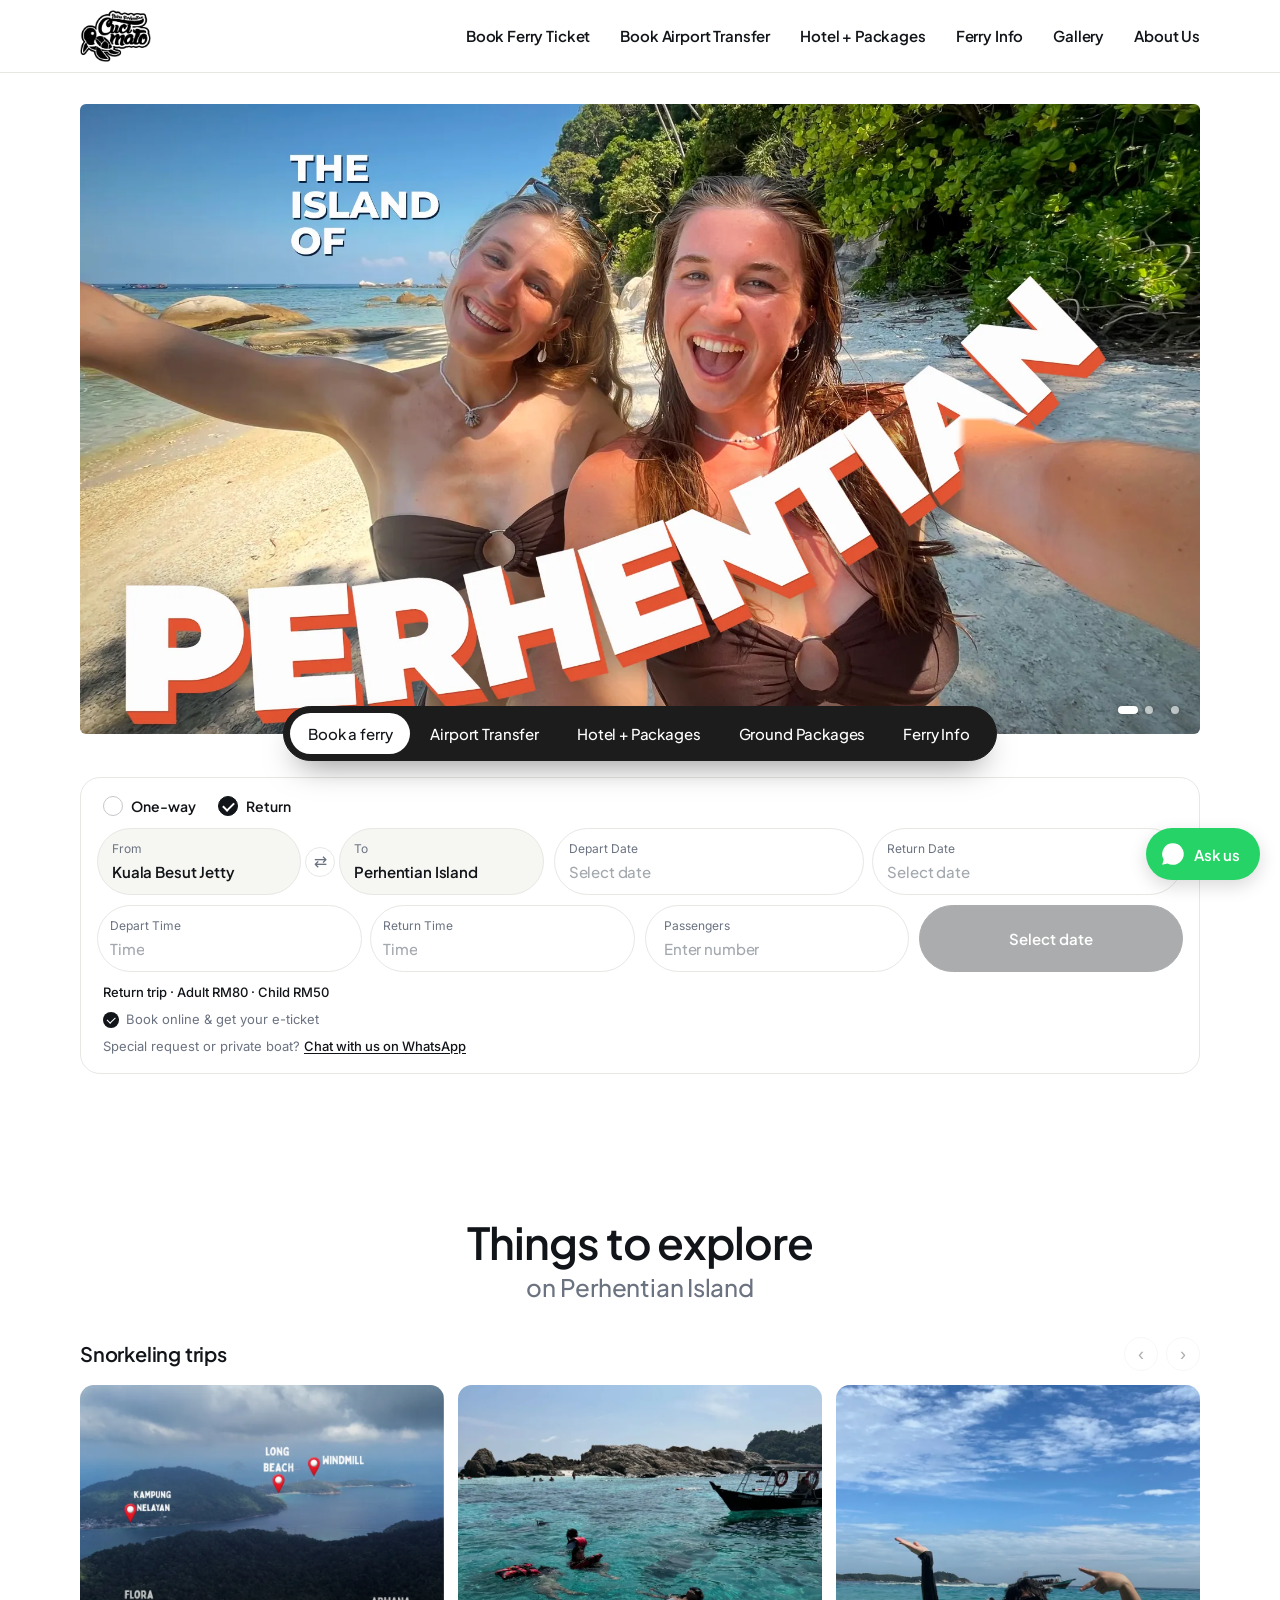
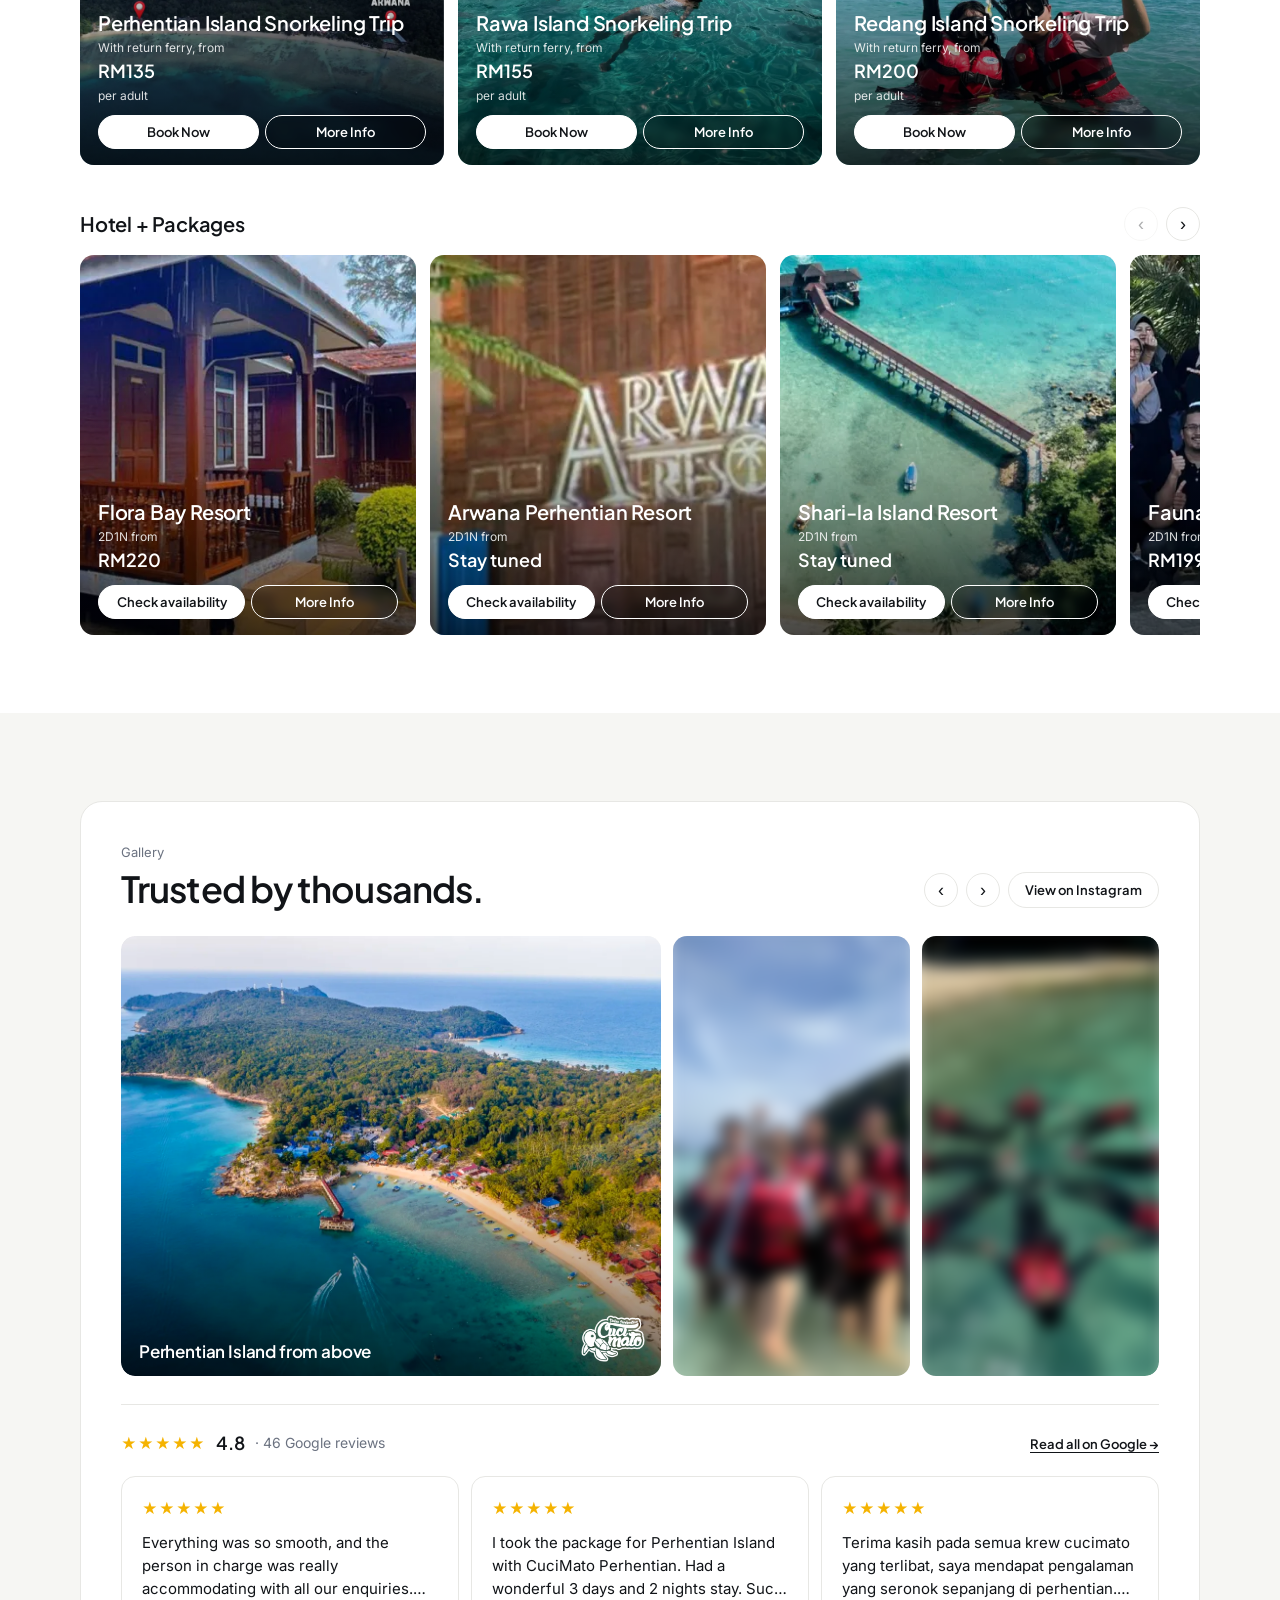
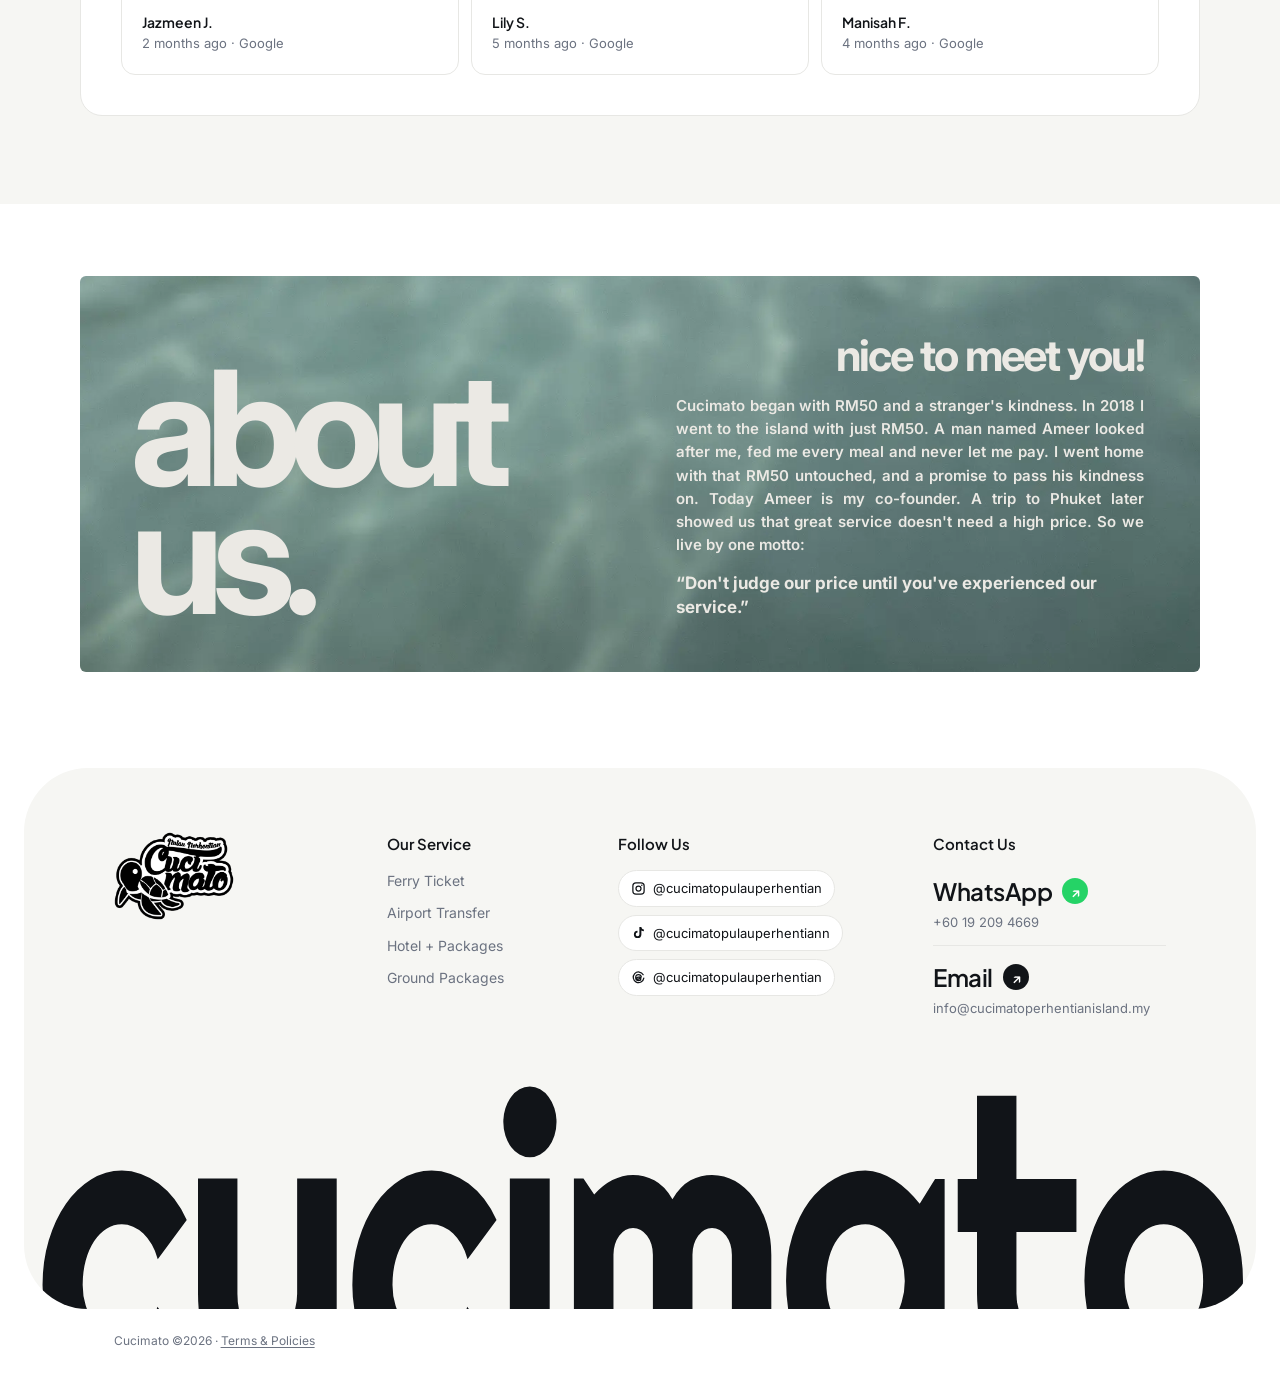
==== commit a3583a58: "Centre the chosen hero tab when the tab bar slides on phones Co-Authored-By: Claude Opus 5.5 <norepl" ====
--- a/index.html
+++ b/index.html
@@ -33,7 +33,7 @@
   <link rel="preconnect" href="https://fonts.googleapis.com">
   <link rel="preconnect" href="https://fonts.gstatic.com" crossorigin>
   <link href="https://fonts.googleapis.com/css2?family=Inter:wght@400;500;600;700&family=Plus+Jakarta+Sans:wght@500;600;800&family=Righteous&display=swap" rel="stylesheet">
-  <link rel="stylesheet" href="style.css?v=67">
+  <link rel="stylesheet" href="style.css?v=69">
   <link rel="icon" href="data:image/svg+xml,<svg xmlns='http://www.w3.org/2000/svg' viewBox='0 0 100 100'><text y='.9em' font-size='90'>🐢</text></svg>">
 </head>
 <body>
@@ -450,6 +450,6 @@
   <div id="bkBody"></div>
 </dialog>
 
-<script src="script.js?v=64"></script>
+<script src="script.js?v=66"></script>
 </body>
 </html>
--- a/style.css
+++ b/style.css
@@ -894,3 +894,8 @@
 /* Hero promo slide is a link (opens Book a ferry) */
 .hero__promo { display: block; height: 100%; }
 .hero__promo picture, .hero__promo img { display: block; width: 100%; height: 100%; }
+
+/* Sliding tab bar: the chosen tab sits in the middle; half-visible neighbours show there is more to swipe */
+.hero__tabs.is-sliding { scroll-snap-type: x proximity; }
+.hero__tabs.is-sliding .htab { scroll-snap-align: center; }
+.hero__tabs.is-sliding::after { display: none; }
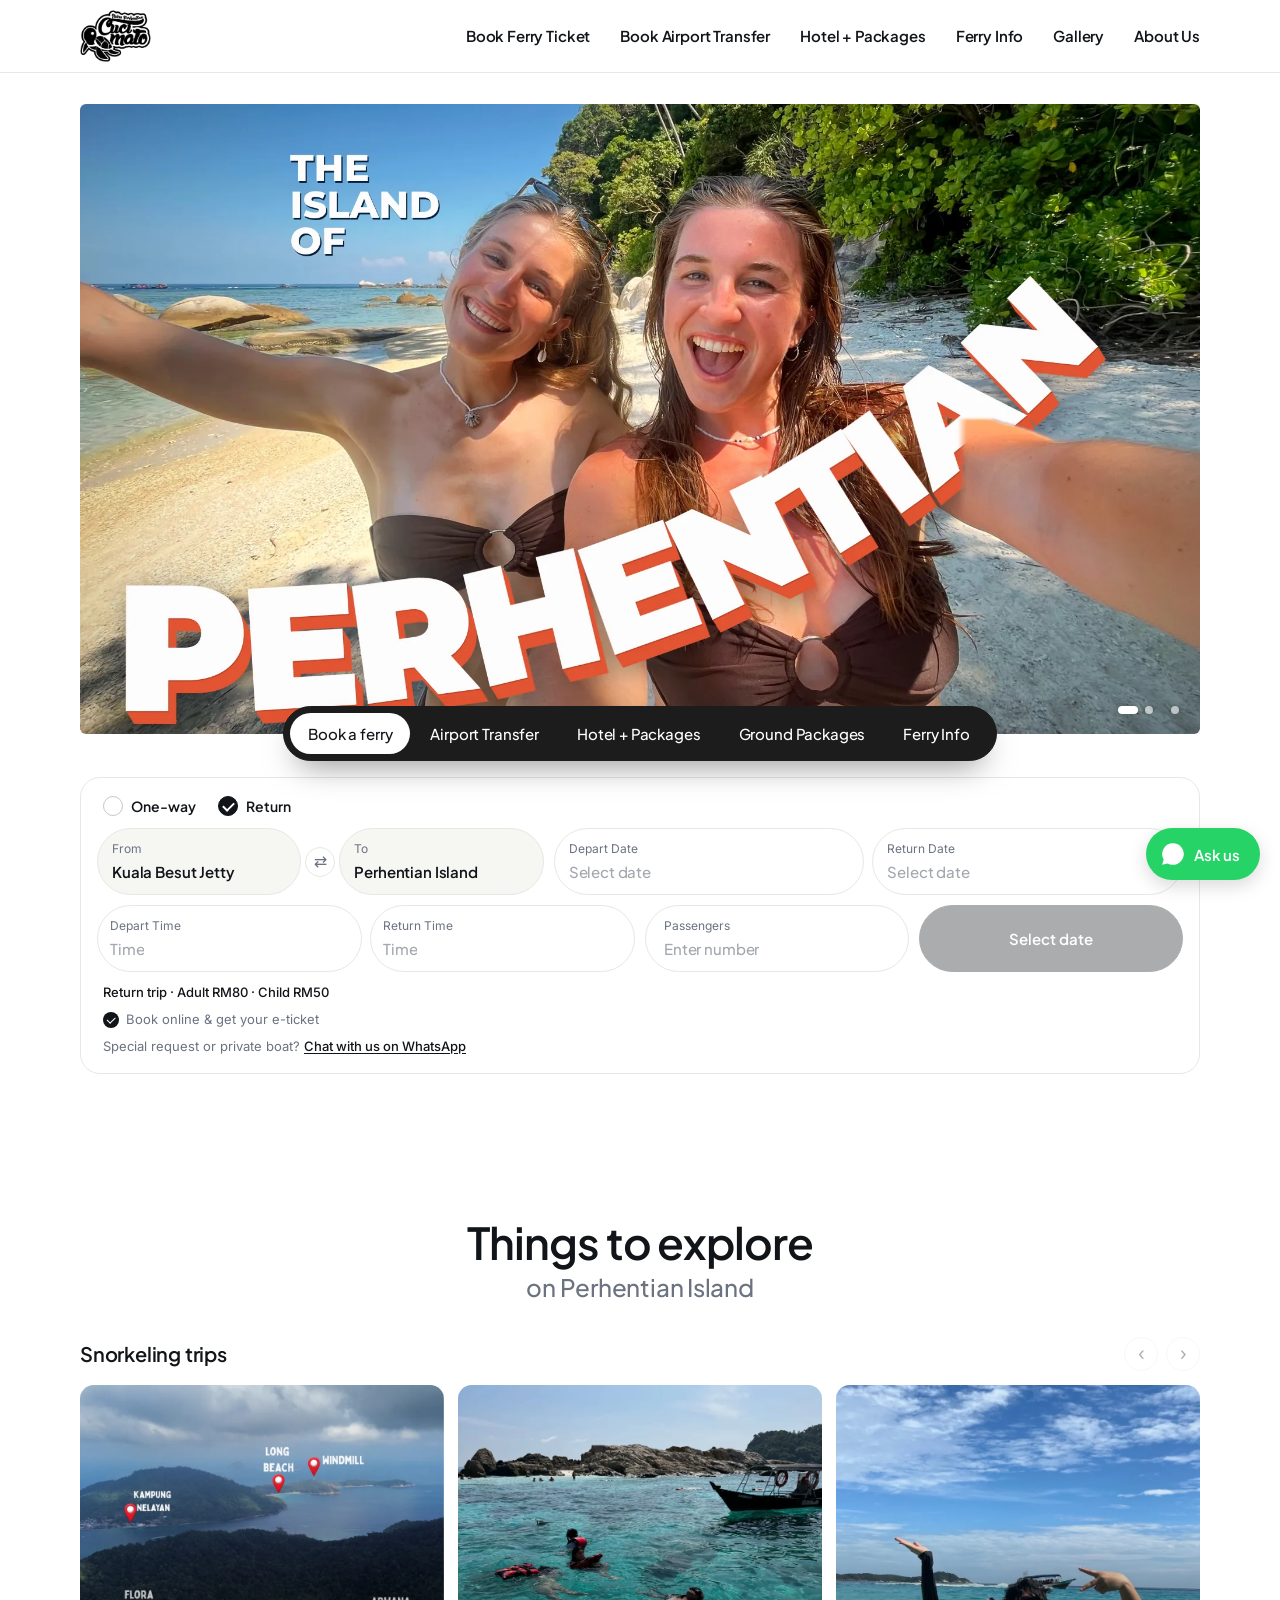
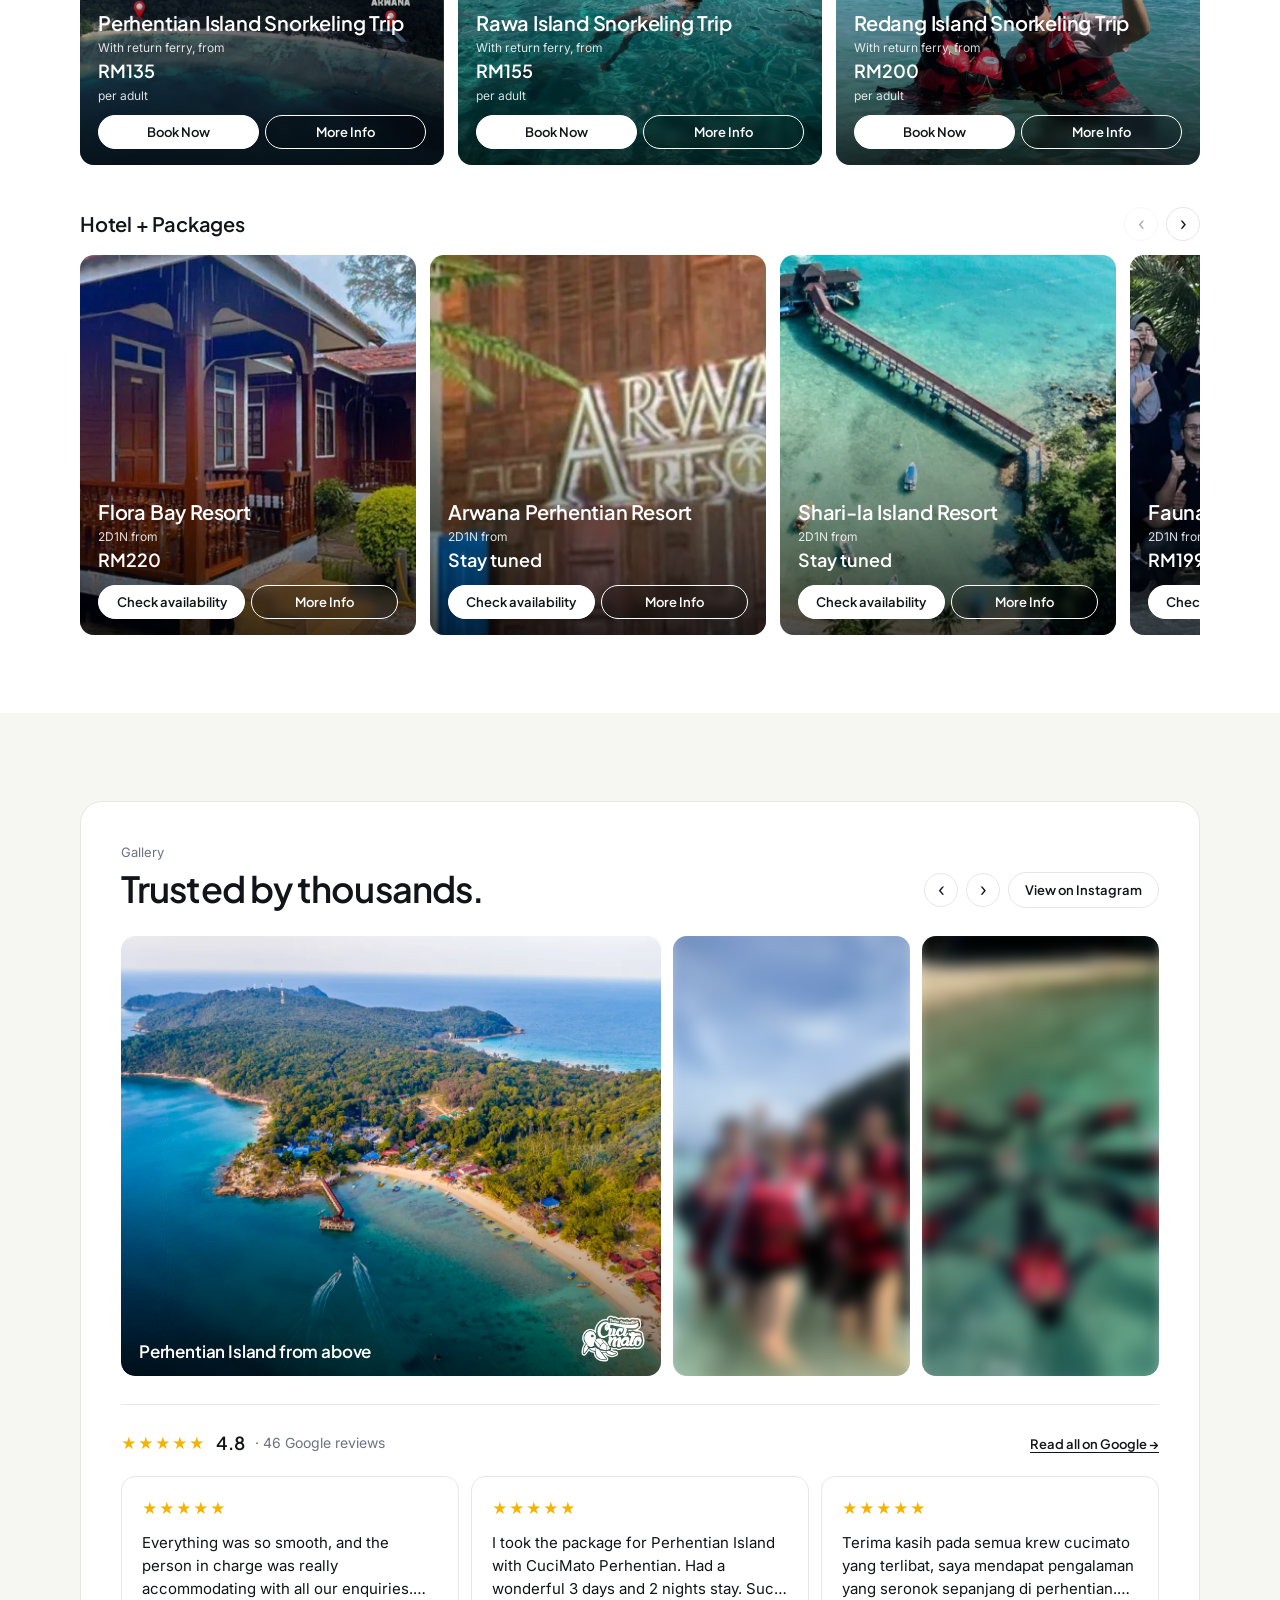
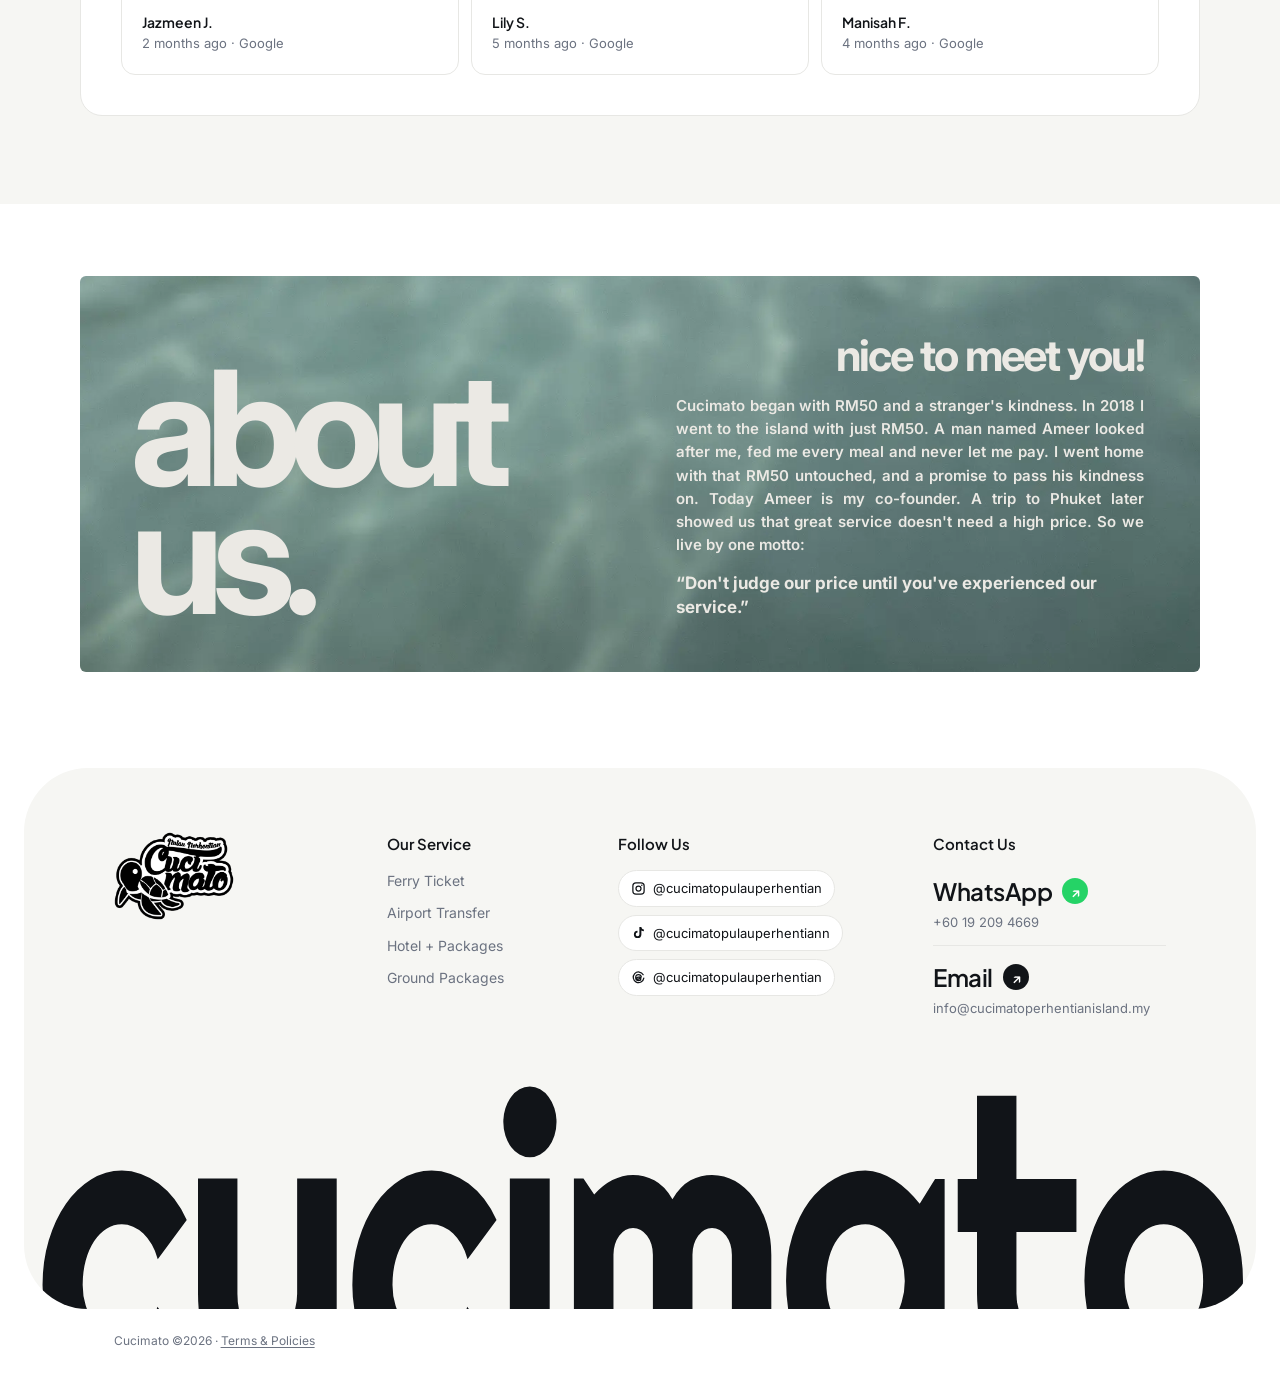
==== commit bee3d370: "Pay now for ferry + snorkeling packages, Depart/Return Time labels, site font on buttons - Ground pa" ====
--- a/index.html
+++ b/index.html
@@ -16,7 +16,7 @@
     })();
   </script>
   <title>Cucimato | Perhentian Island Packages</title>
-  <meta name="description" content="Perhentian Island holiday packages by Cucimato: accommodation, snorkeling, return boat transfer and lunch. Book directly on WhatsApp.">
+  <meta name="description" content="Perhentian Island ferry tickets, snorkeling packages, airport transfers and resort packages by Cucimato. Book and pay online.">
   <meta property="og:title" content="Cucimato | Perhentian Island Packages">
   <meta property="og:description" content="Perhentian Island ferry tickets, hotels and packages.">
   <meta property="og:image" content="https://cucimatoperhentianisland.my/images/photos/hero-map.webp">
@@ -33,7 +33,7 @@
   <link rel="preconnect" href="https://fonts.googleapis.com">
   <link rel="preconnect" href="https://fonts.gstatic.com" crossorigin>
   <link href="https://fonts.googleapis.com/css2?family=Inter:wght@400;500;600;700&family=Plus+Jakarta+Sans:wght@500;600;800&family=Righteous&display=swap" rel="stylesheet">
-  <link rel="stylesheet" href="style.css?v=69">
+  <link rel="stylesheet" href="style.css?v=71">
   <link rel="icon" href="data:image/svg+xml,<svg xmlns='http://www.w3.org/2000/svg' viewBox='0 0 100 100'><text y='.9em' font-size='90'>🐢</text></svg>">
 </head>
 <body>
@@ -161,18 +161,18 @@
               <button type="button" class="ffield" id="fDepBtn" aria-haspopup="dialog" aria-expanded="false" aria-controls="fDepPop">
                 <small id="fDepLbl">Depart Time</small><strong id="fDepVal">Time</strong>
               </button>
-              <div class="fpop fpop--ret" id="fDepPop" role="dialog" aria-label="Boat to the island" hidden>
+              <div class="fpop fpop--ret" id="fDepPop" role="dialog" aria-label="Depart time" hidden>
                 <p class="fpop__label" id="fDepPopLbl">Kuala Besut Jetty → Perhentian Island</p>
-                <div class="slots" id="fDepSlots" role="radiogroup" aria-label="Boat to the island"></div>
+                <div class="slots" id="fDepSlots" role="radiogroup" aria-label="Depart time"></div>
               </div>
             </div>
             <div class="fpop-wrap fret-wrap">
               <button type="button" class="ffield" id="fRetBtn" aria-haspopup="dialog" aria-expanded="false" aria-controls="fRetPop">
                 <small>Return Time</small><strong id="fRetVal">Time</strong>
               </button>
-              <div class="fpop fpop--ret fpop--right" id="fRetPop" role="dialog" aria-label="Return boat time" hidden>
+              <div class="fpop fpop--ret fpop--right" id="fRetPop" role="dialog" aria-label="Return time" hidden>
                 <p class="fpop__label">Perhentian Island → Kuala Besut Jetty</p>
-                <div class="slots" id="fRetSlots" role="radiogroup" aria-label="Return boat time"></div>
+                <div class="slots" id="fRetSlots" role="radiogroup" aria-label="Return time"></div>
               </div>
             </div>
           </div>
@@ -450,6 +450,6 @@
   <div id="bkBody"></div>
 </dialog>
 
-<script src="script.js?v=66"></script>
+<script src="script.js?v=68"></script>
 </body>
 </html>
--- a/style.css
+++ b/style.css
@@ -13,6 +13,7 @@
 * { box-sizing: border-box; }
 html { scroll-behavior: smooth; scroll-padding-top: 80px; }
 body { margin: 0; font-family: var(--font); color: var(--ink); background: var(--bg); line-height: 1.6; font-size: 16px; -webkit-font-smoothing: antialiased; }
+button, input, select, textarea { font-family: inherit; }   /* form controls follow the page font (browsers default to Arial) */
 img { display: block; max-width: 100%; }
 a { color: inherit; }
 h1, h2, h3 { margin: 0; font-weight: 500; letter-spacing: -.02em; line-height: 1.15; }
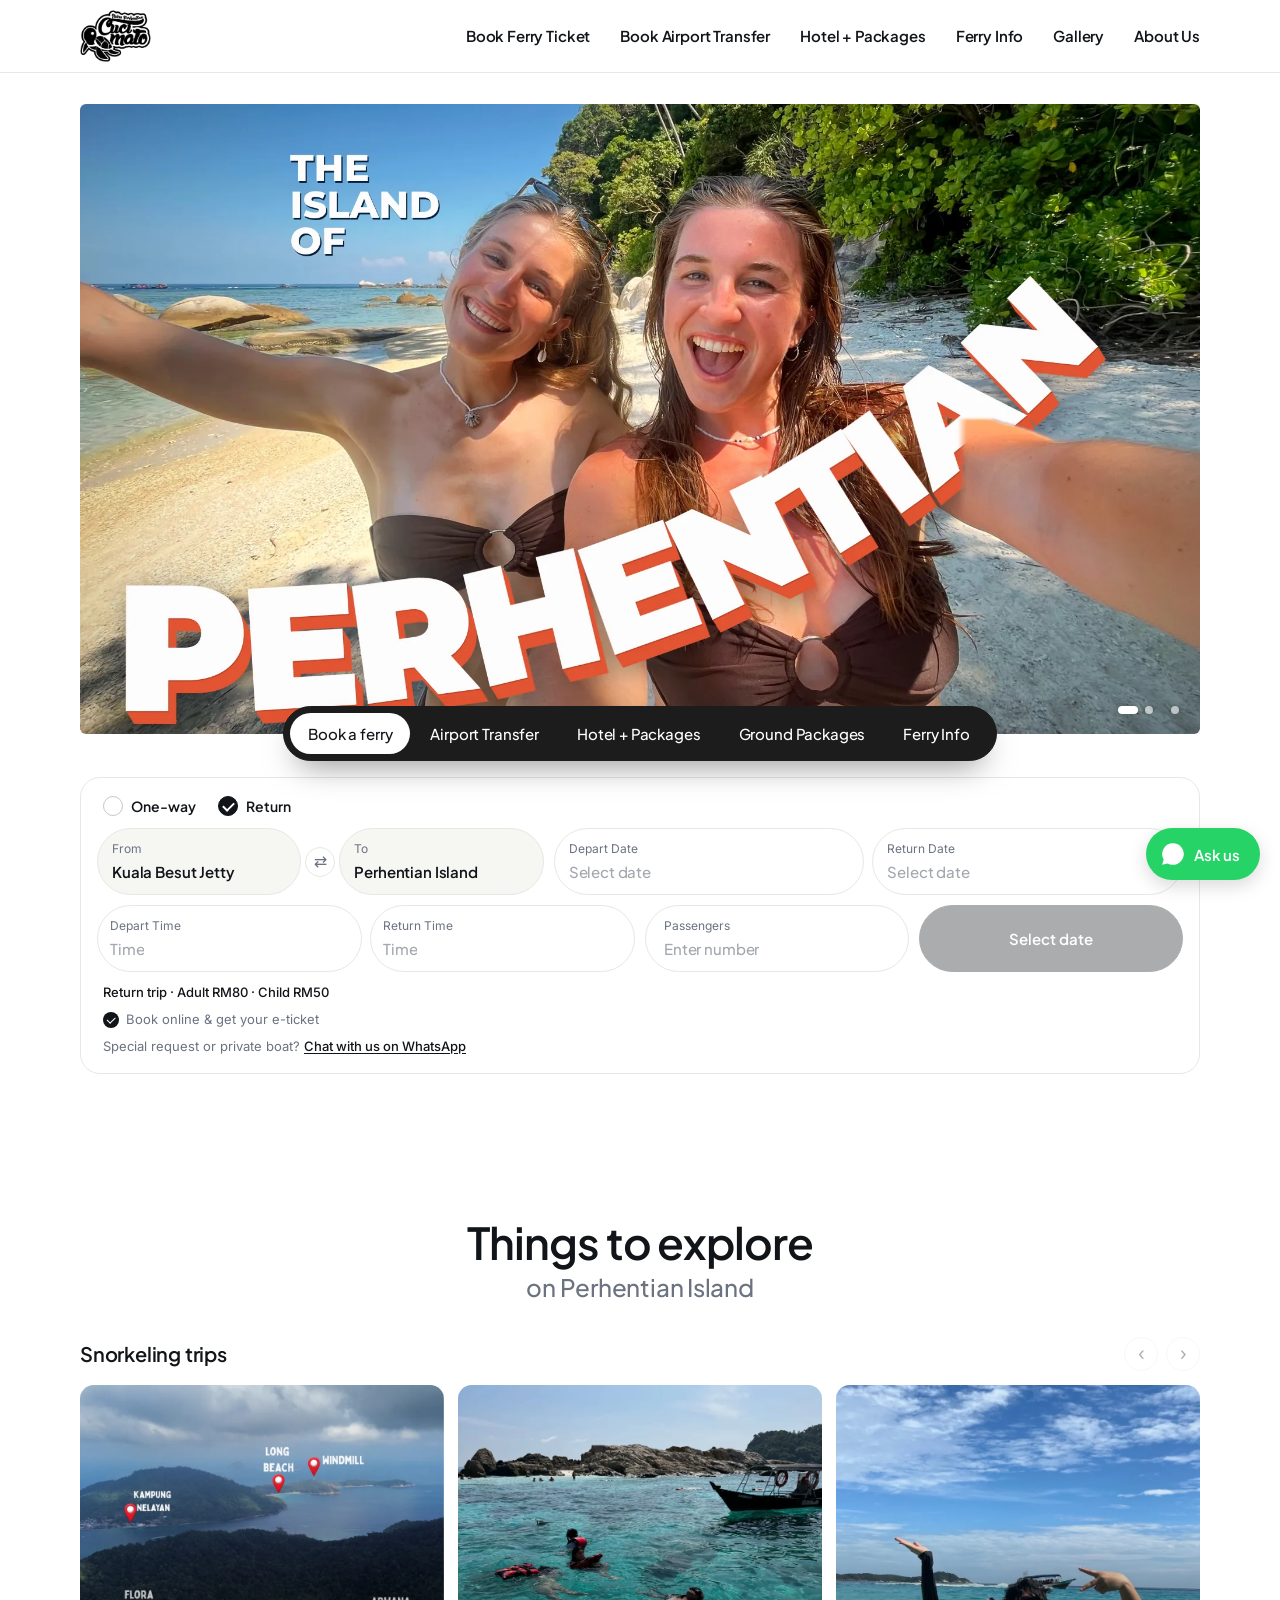
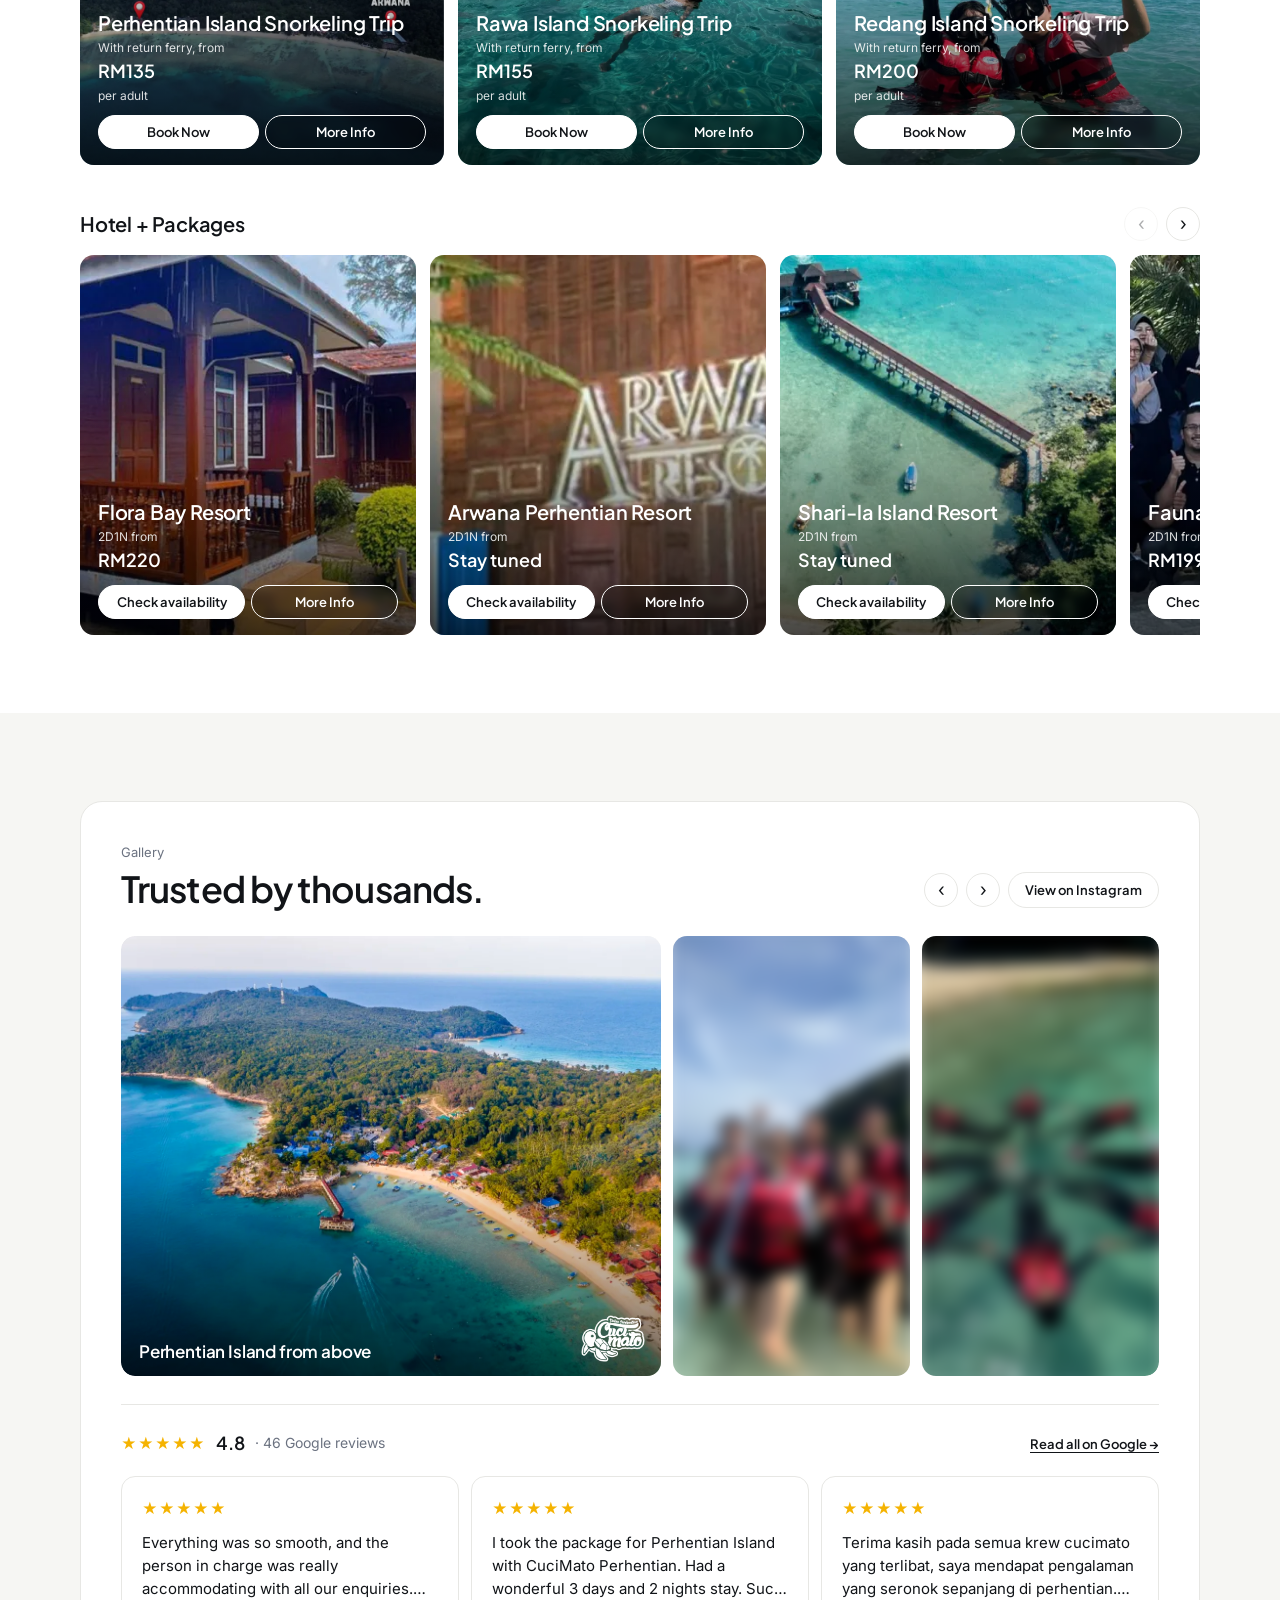
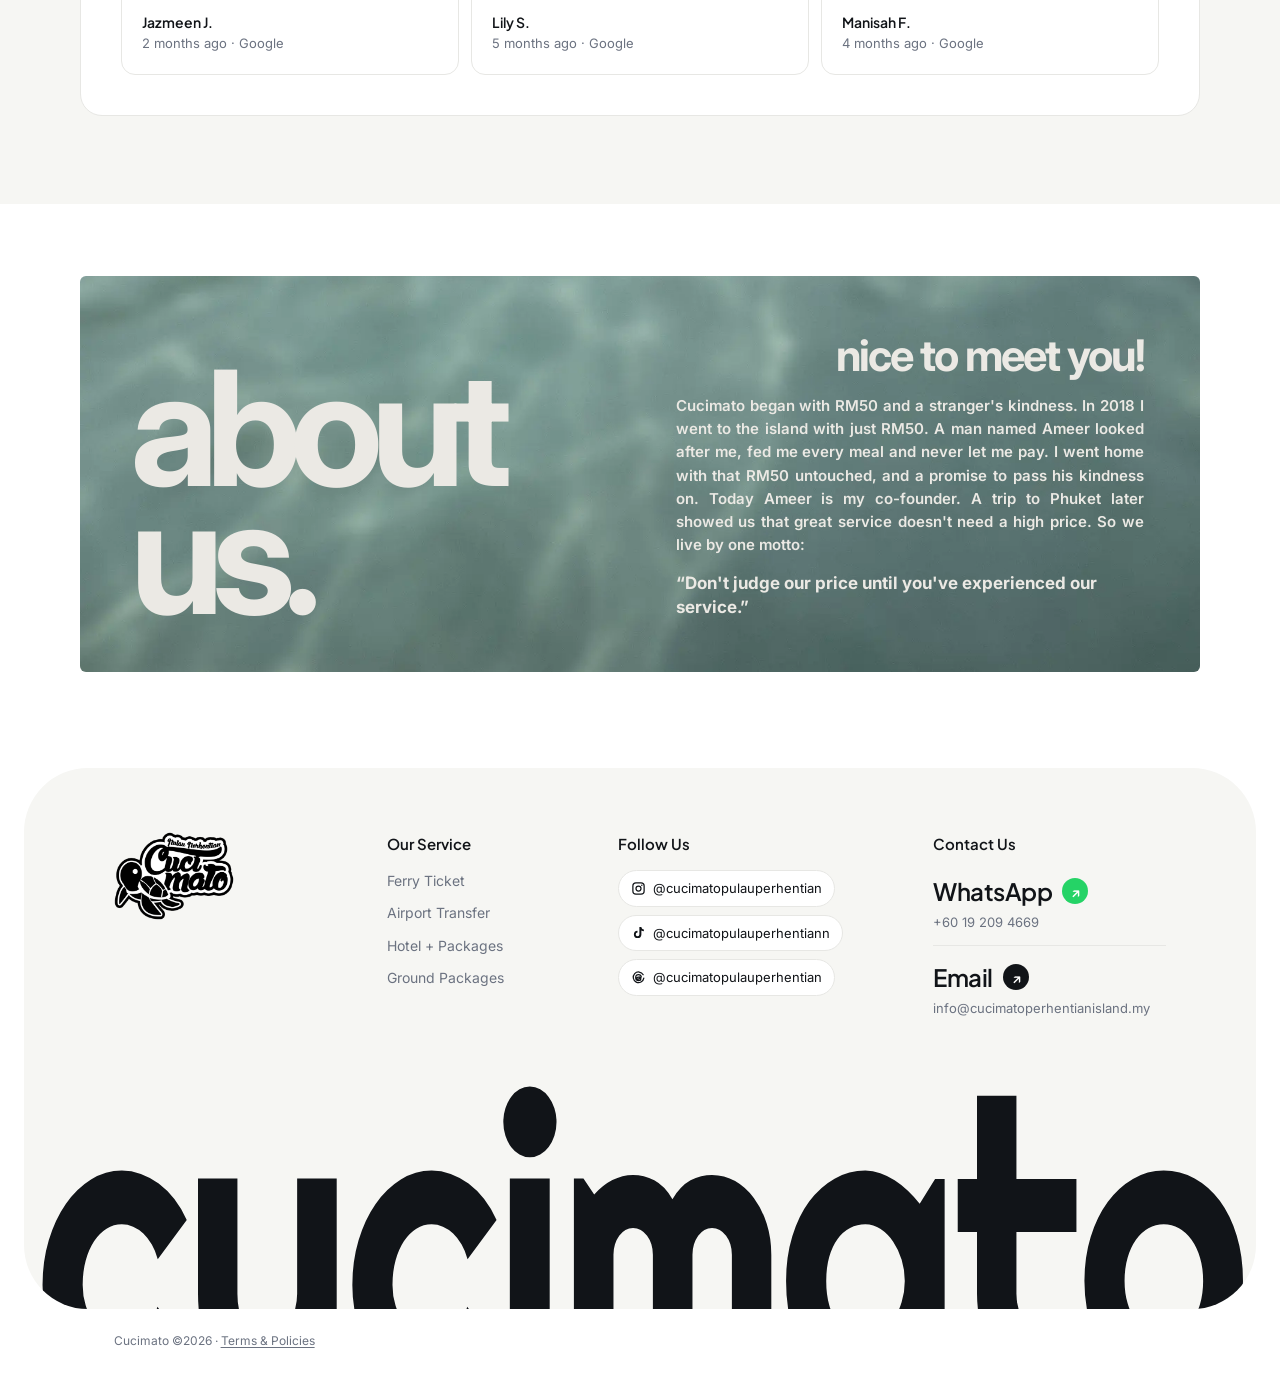
==== commit 32ac848b: "Ferry + snorkeling: 2D1N departs 8 or 9 AM, snorkeling 10 AM on arrival day; 3D2N+ on day 2 - Bookin" ====
--- a/index.html
+++ b/index.html
@@ -33,7 +33,7 @@
   <link rel="preconnect" href="https://fonts.googleapis.com">
   <link rel="preconnect" href="https://fonts.gstatic.com" crossorigin>
   <link href="https://fonts.googleapis.com/css2?family=Inter:wght@400;500;600;700&family=Plus+Jakarta+Sans:wght@500;600;800&family=Righteous&display=swap" rel="stylesheet">
-  <link rel="stylesheet" href="style.css?v=71">
+  <link rel="stylesheet" href="style.css?v=72">
   <link rel="icon" href="data:image/svg+xml,<svg xmlns='http://www.w3.org/2000/svg' viewBox='0 0 100 100'><text y='.9em' font-size='90'>🐢</text></svg>">
 </head>
 <body>
@@ -450,6 +450,6 @@
   <div id="bkBody"></div>
 </dialog>
 
-<script src="script.js?v=68"></script>
+<script src="script.js?v=69"></script>
 </body>
 </html>
--- a/style.css
+++ b/style.css
@@ -900,3 +900,8 @@
 .hero__tabs.is-sliding { scroll-snap-type: x proximity; }
 .hero__tabs.is-sliding .htab { scroll-snap-align: center; }
 .hero__tabs.is-sliding::after { display: none; }
+
+/* Ferry + snorkeling: when snorkeling happens + WhatsApp note */
+.bk__snork { margin: 10px 0 0; padding: 10px 12px; border-radius: 12px; background: var(--soft, #f6f6f3); font-size: 13px; line-height: 1.5; color: var(--ink); }
+.bk__snork a, .pinfo__snork a { color: inherit; font-weight: 600; }
+.pinfo__snork { margin: 6px 0 14px; font-size: 13px; line-height: 1.5; color: var(--muted); }
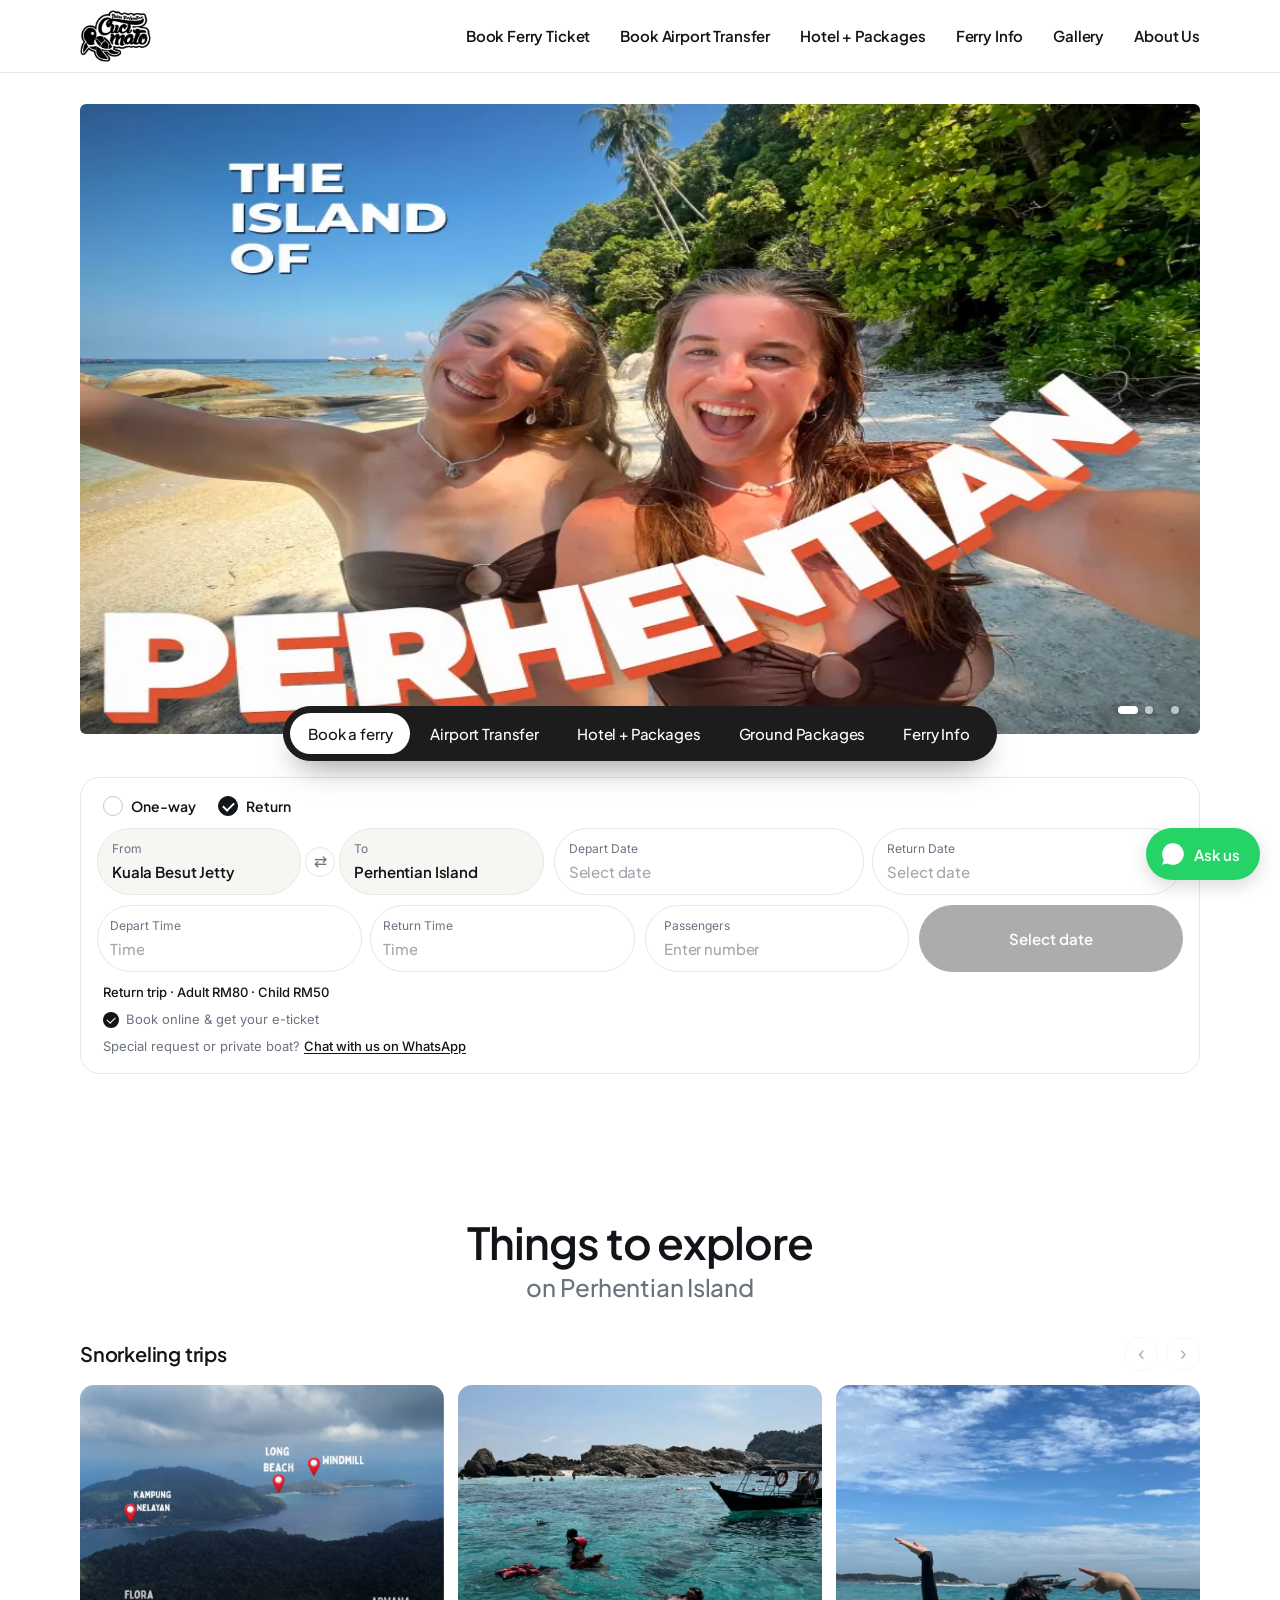
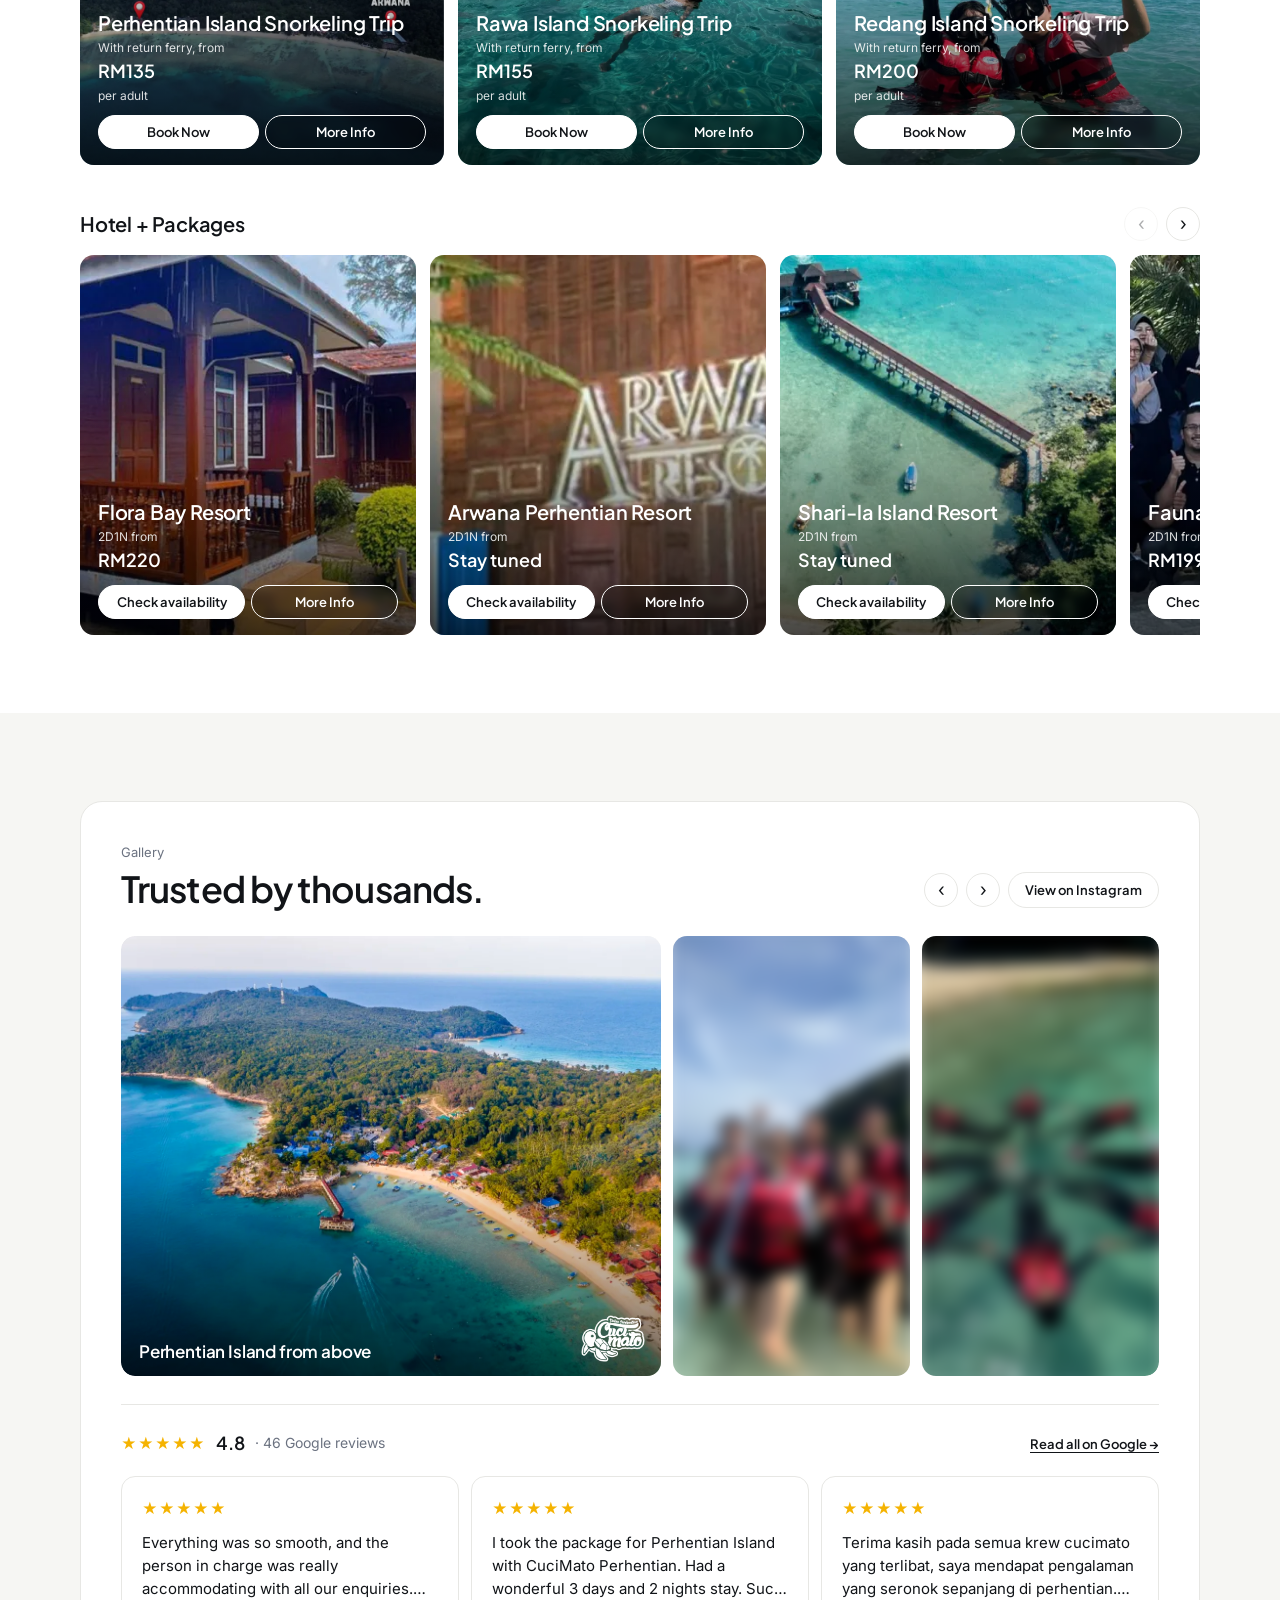
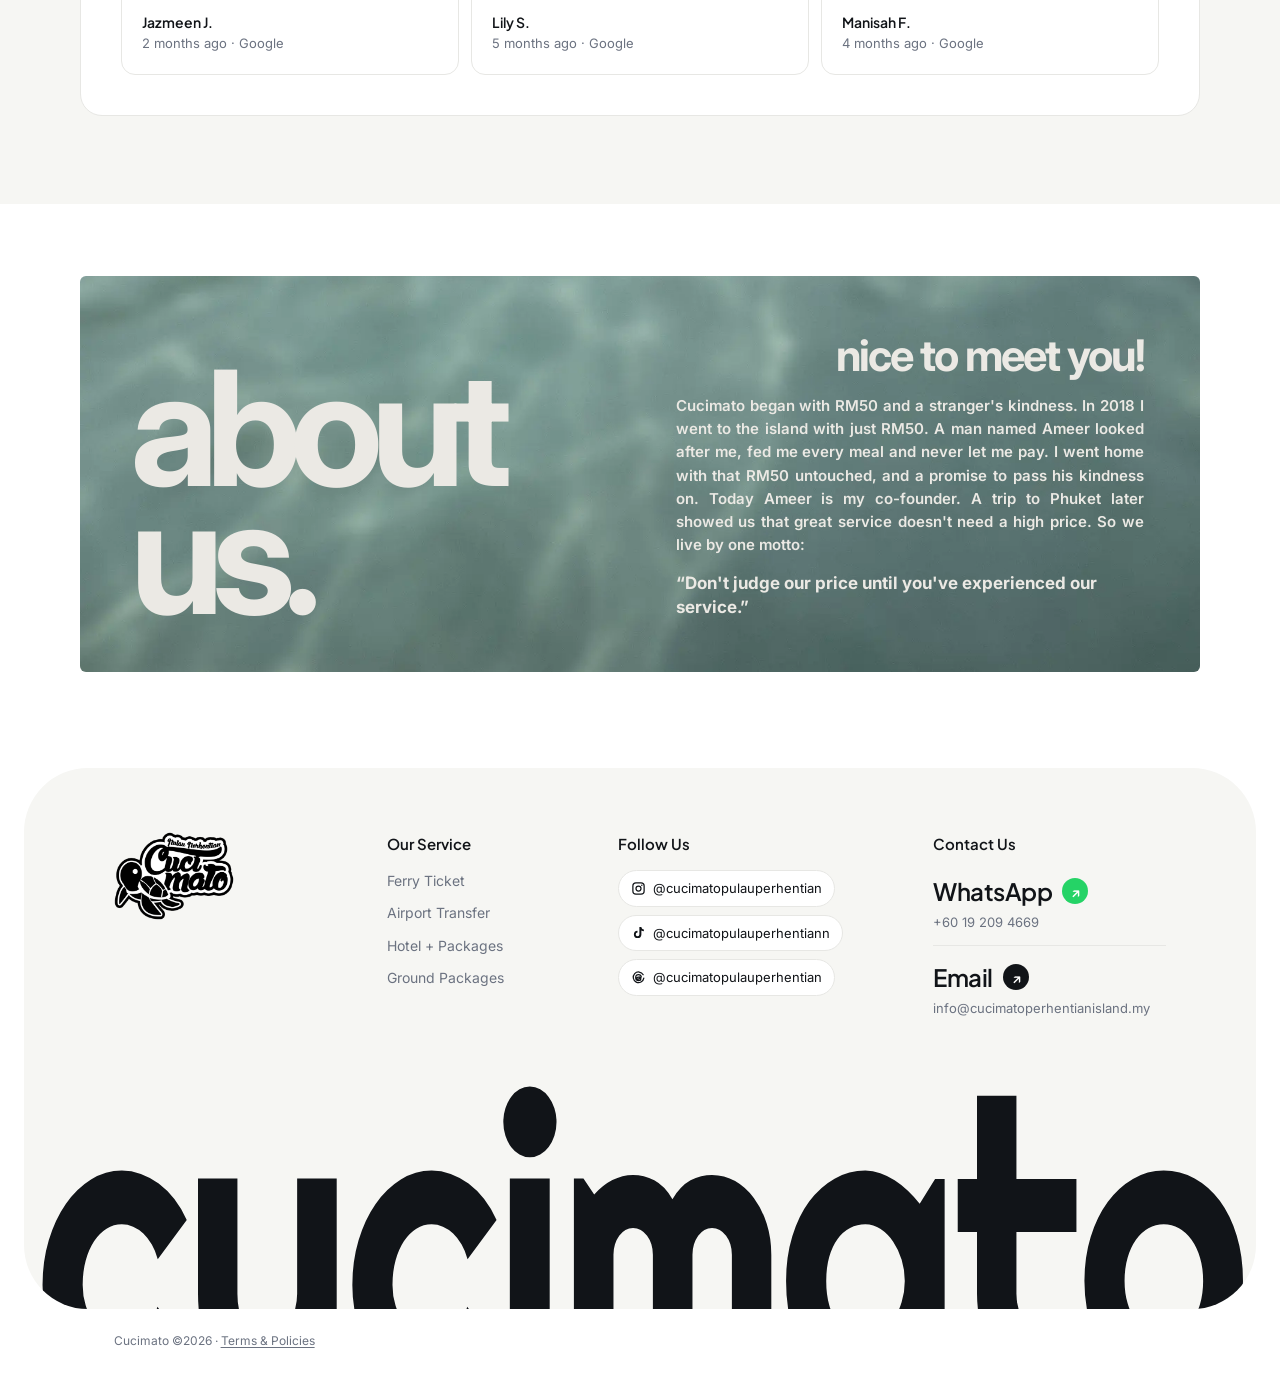
==== commit d7860b48: "Free bookings with a 100% promo code (no HitPay), confirmed by a server-signed token Co-Authored-By:" ====
--- a/index.html
+++ b/index.html
@@ -33,7 +33,7 @@
   <link rel="preconnect" href="https://fonts.googleapis.com">
   <link rel="preconnect" href="https://fonts.gstatic.com" crossorigin>
   <link href="https://fonts.googleapis.com/css2?family=Inter:wght@400;500;600;700&family=Plus+Jakarta+Sans:wght@500;600;800&family=Righteous&display=swap" rel="stylesheet">
-  <link rel="stylesheet" href="style.css?v=72">
+  <link rel="stylesheet" href="style.css?v=73">
   <link rel="icon" href="data:image/svg+xml,<svg xmlns='http://www.w3.org/2000/svg' viewBox='0 0 100 100'><text y='.9em' font-size='90'>🐢</text></svg>">
 </head>
 <body>
@@ -450,6 +450,6 @@
   <div id="bkBody"></div>
 </dialog>
 
-<script src="script.js?v=69"></script>
+<script src="script.js?v=73"></script>
 </body>
 </html>
--- a/style.css
+++ b/style.css
@@ -905,3 +905,10 @@
 .bk__snork { margin: 10px 0 0; padding: 10px 12px; border-radius: 12px; background: var(--soft, #f6f6f3); font-size: 13px; line-height: 1.5; color: var(--ink); }
 .bk__snork a, .pinfo__snork a { color: inherit; font-weight: 600; }
 .pinfo__snork { margin: 6px 0 14px; font-size: 13px; line-height: 1.5; color: var(--muted); }
+/* Snorkeling plan (which day each trip is) */
+.bk__planbox { display: grid; gap: 12px; padding: 14px; border: 1px solid var(--line); border-radius: 16px; }
+.bk__planbox .bk__snork { margin: 0; }
+.bk__plan { margin: 0 0 6px; padding-left: 18px; }
+.bk__plan li { margin: 2px 0; }
+.bk__fixed { margin: 4px 0 0; padding: 12px 14px; border-radius: 12px; background: var(--soft); font-size: 14px; }
+.bk__fapax .bk__f + .bk__f, .bk__fapax .bk__grid + .bk__f, .bk__fapax .bk__grid + .bk__fixed { margin-top: 10px; }
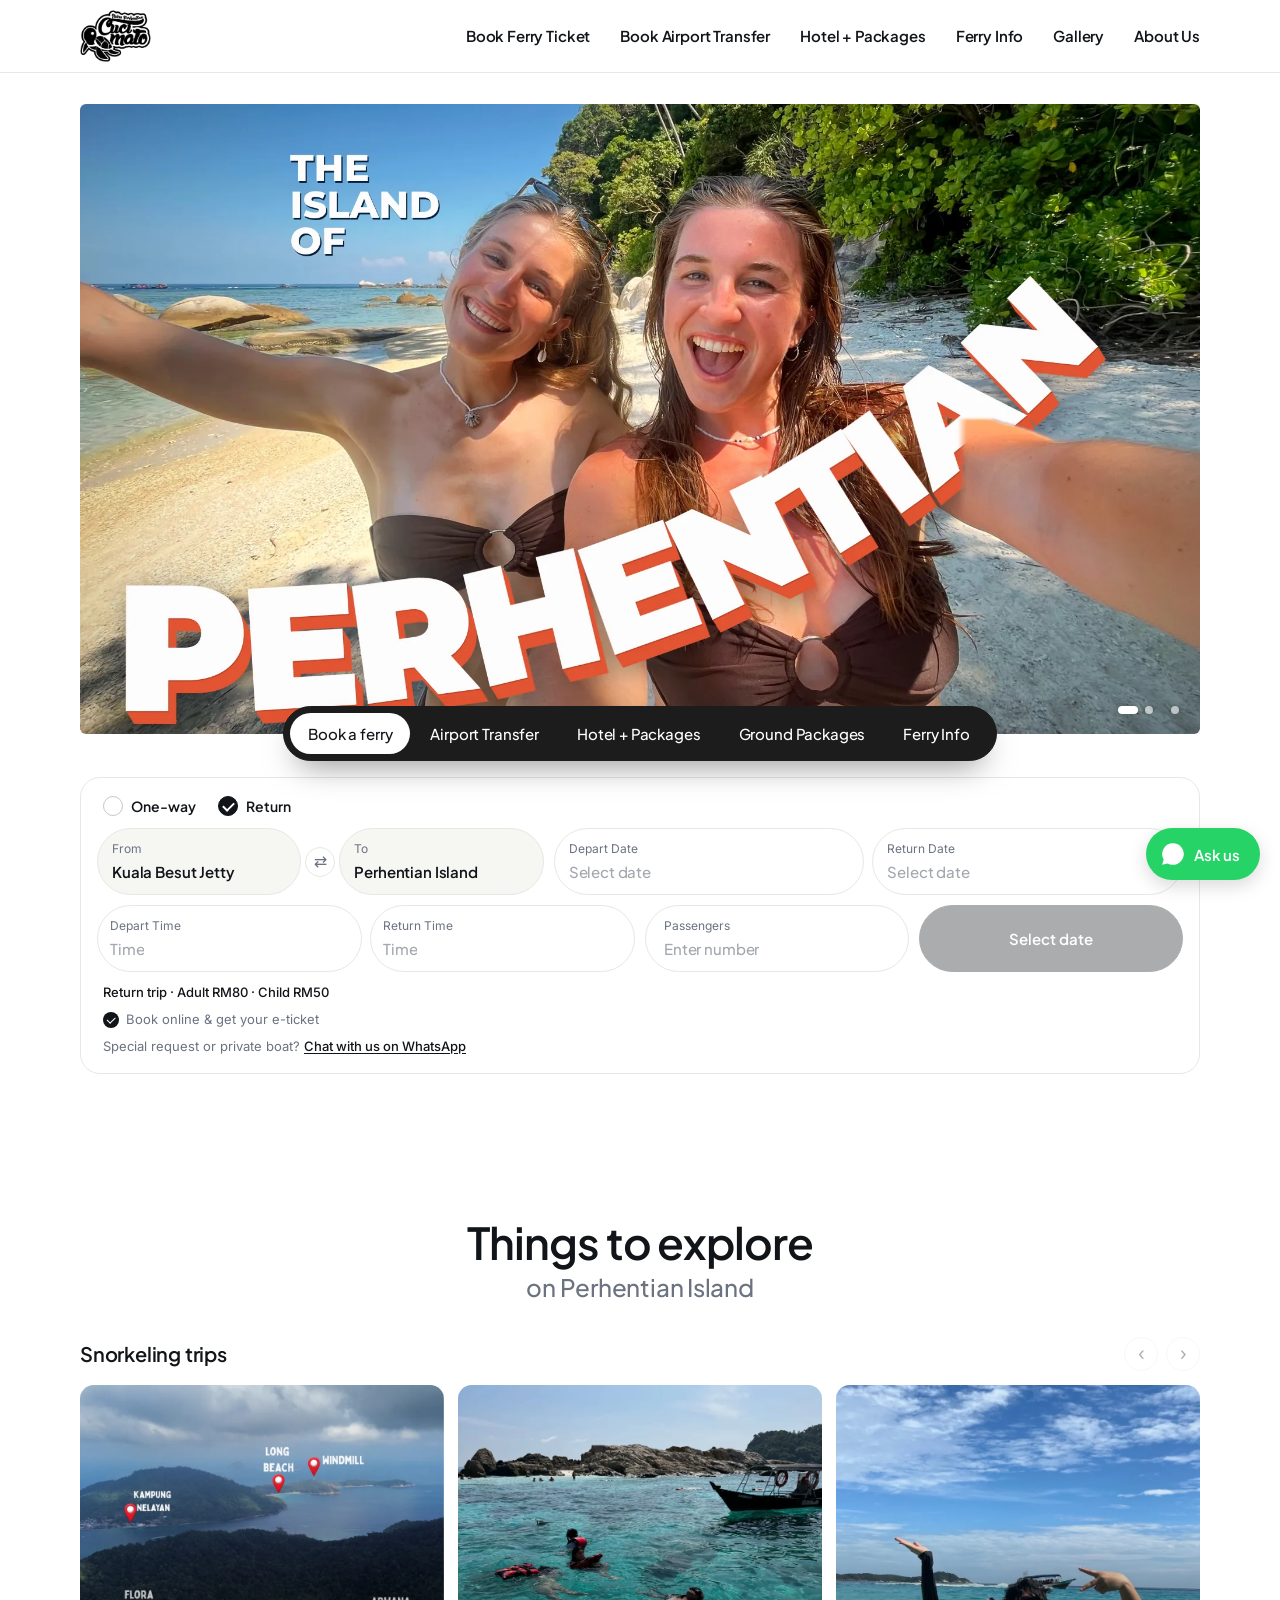
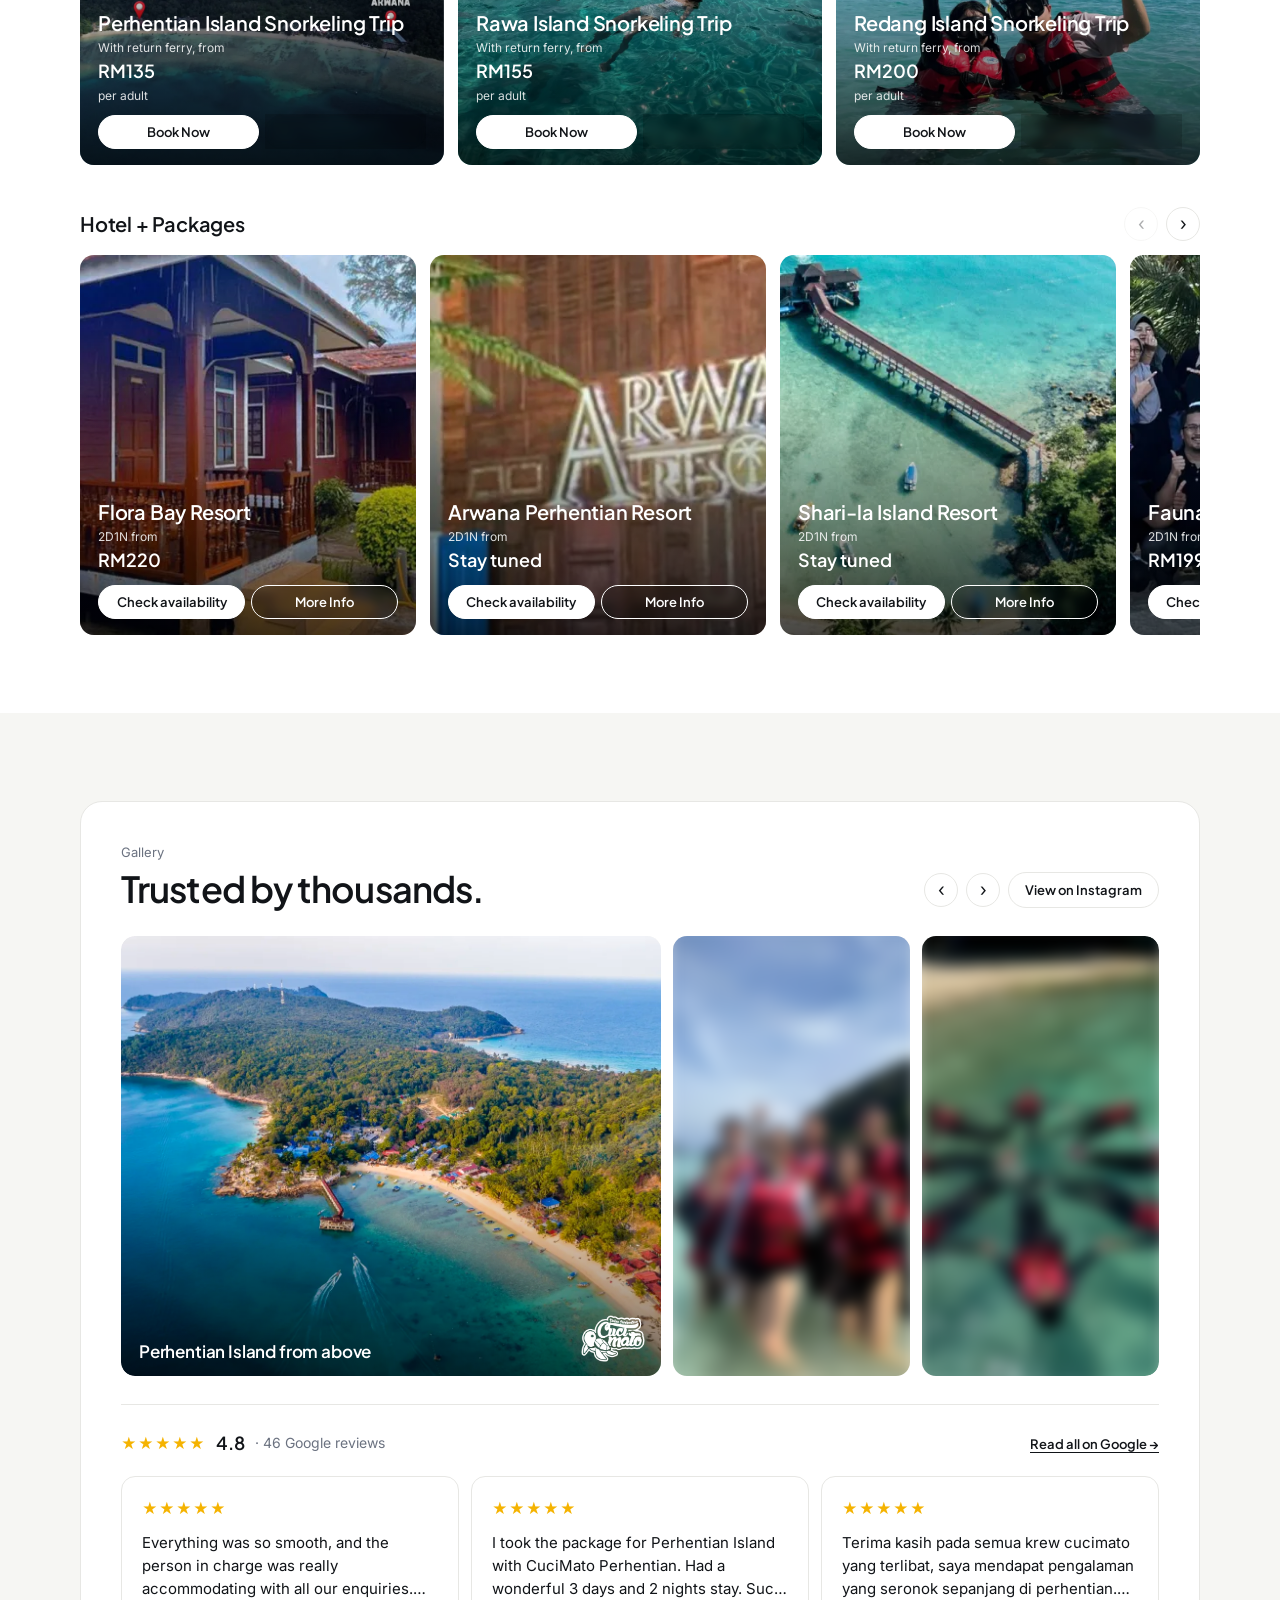
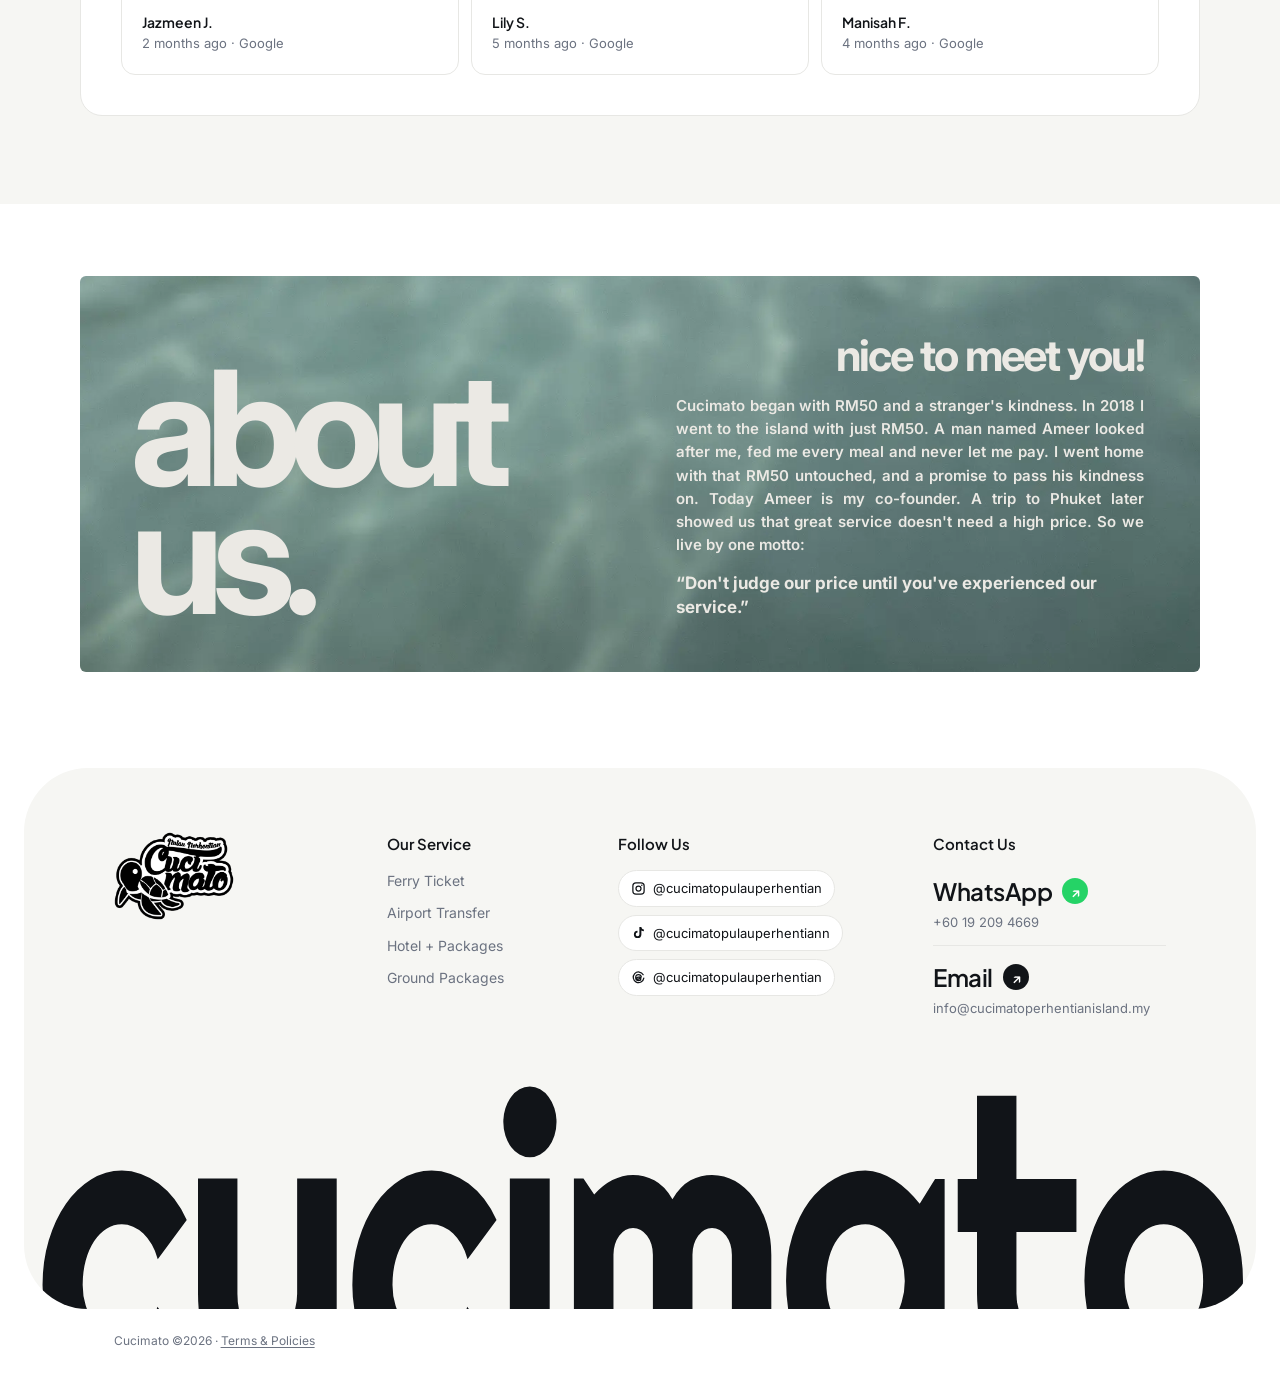
==== commit fd0d2584: "Pay now button follows the total when guests are typed in the booking sheet The ground package sheet" ====
--- a/index.html
+++ b/index.html
@@ -450,6 +450,6 @@
   <div id="bkBody"></div>
 </dialog>
 
-<script src="script.js?v=73"></script>
+<script src="script.js?v=74"></script>
 </body>
 </html>
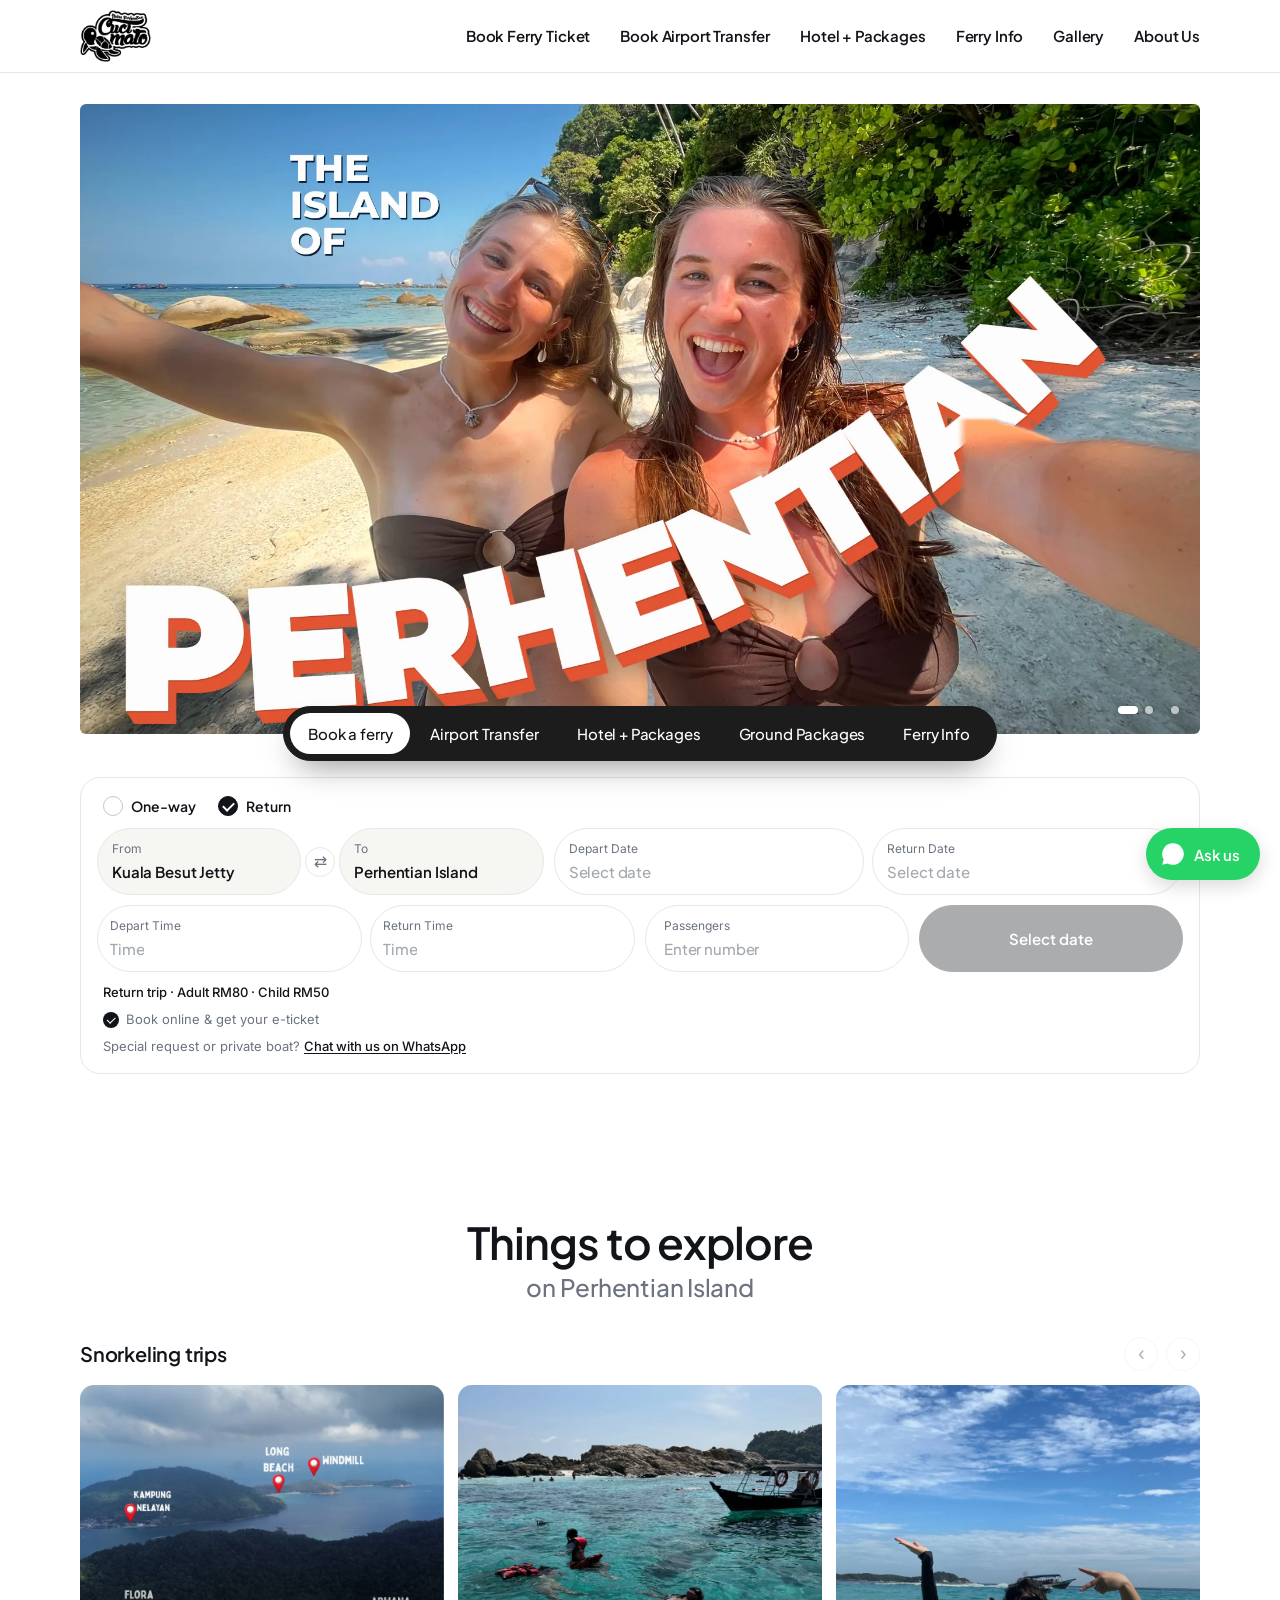
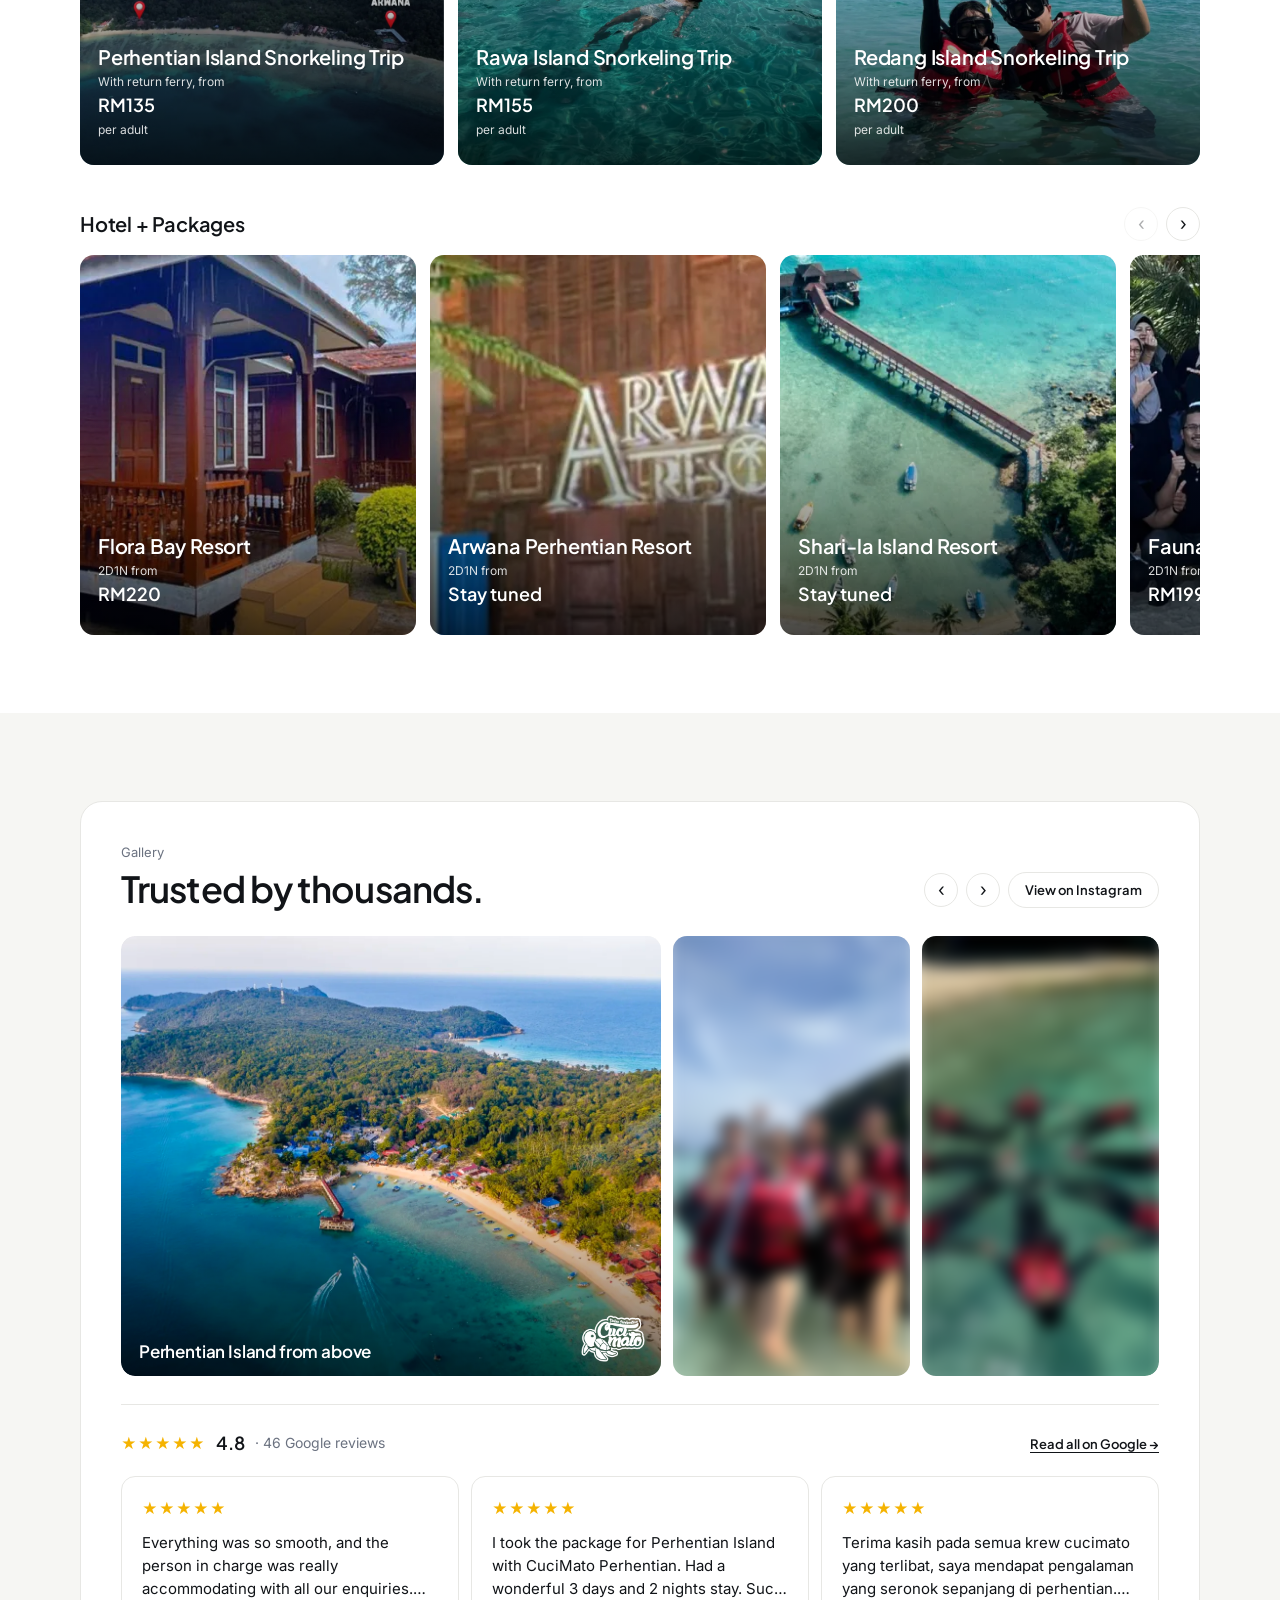
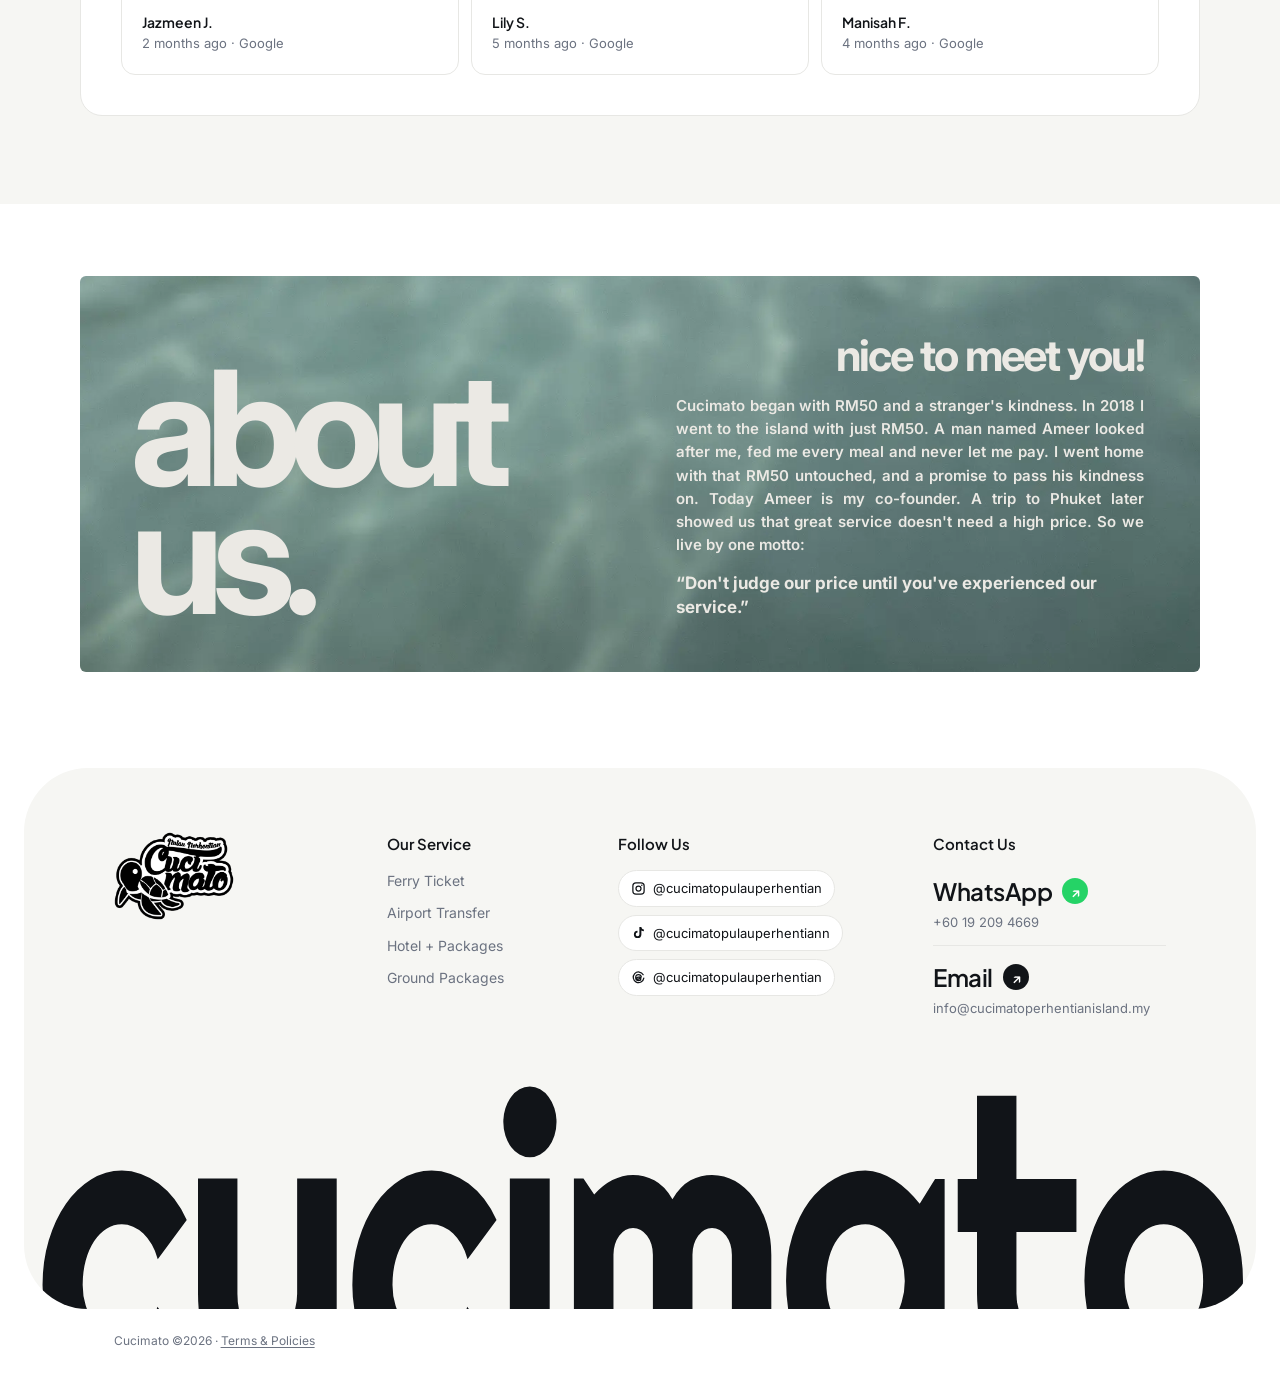
==== commit 017fe65a: "Snorkel Deals hero slide (replaces family), Explore buttons on hover, promo codes with min. spend an" ====
--- a/index.html
+++ b/index.html
@@ -33,7 +33,7 @@
   <link rel="preconnect" href="https://fonts.googleapis.com">
   <link rel="preconnect" href="https://fonts.gstatic.com" crossorigin>
   <link href="https://fonts.googleapis.com/css2?family=Inter:wght@400;500;600;700&family=Plus+Jakarta+Sans:wght@500;600;800&family=Righteous&display=swap" rel="stylesheet">
-  <link rel="stylesheet" href="style.css?v=73">
+  <link rel="stylesheet" href="style.css?v=74">
   <link rel="icon" href="data:image/svg+xml,<svg xmlns='http://www.w3.org/2000/svg' viewBox='0 0 100 100'><text y='.9em' font-size='90'>🐢</text></svg>">
 </head>
 <body>
@@ -84,17 +84,20 @@
                  width="1920" height="1080" fetchpriority="high">
           </picture>
         </div>
+        <!-- Promo slide: Snorkel Deals, RM10 off ferry + snorkeling packages (code SNORKEL10, min. spend RM130), opens Ground Packages -->
         <div class="hero__slide" aria-roledescription="slide" aria-label="2 of 3" aria-hidden="true">
-          <picture>
-            <source media="(max-width: 1023px)" type="image/webp"
-                    srcset="images/photos/hero-family-mobile-800.webp 800w, images/photos/hero-family-mobile.webp 1600w"
-                    sizes="100vw" width="1600" height="1200">
-            <img src="images/photos/hero-family-desktop.webp"
-                 srcset="images/photos/hero-family-desktop-960.webp 960w, images/photos/hero-family-desktop.webp 1920w"
-                 sizes="(max-width: 1280px) 100vw, 1200px"
-                 alt="A family in life jackets on a Perhentian Island beach, with the words Find your happy place in Perhentian and Bring the family, leave the planning to us"
-                 width="1920" height="1080" loading="lazy">
-          </picture>
+          <a class="hero__promo" href="#ground-packages" data-tab-link="ground" aria-label="Snorkel deals: RM10 off ferry and snorkeling trips with code SNORKEL10, minimum spend RM130. See ferry and snorkeling packages">
+            <picture>
+              <source media="(max-width: 1023px)" type="image/webp"
+                      srcset="images/photos/hero-snorkel-mobile-800.webp 800w, images/photos/hero-snorkel-mobile.webp 1600w"
+                      sizes="100vw" width="1600" height="1200">
+              <img src="images/photos/hero-snorkel-desktop.webp"
+                   srcset="images/photos/hero-snorkel-desktop-960.webp 960w, images/photos/hero-snorkel-desktop.webp 1920w"
+                   sizes="(max-width: 1280px) 100vw, 1200px"
+                   alt="Snorkel deals over Perhentian's turquoise sea: snorkelers floating in clear water, coral reefs and the island beach, RM10 off with code SNORKEL10, minimum spend RM130"
+                   width="1920" height="1080" loading="lazy">
+            </picture>
+          </a>
         </div>
         <!-- Promo slide: early bird 5% off (code EARLYBIRD), tapping it opens Book a ferry -->
         <div class="hero__slide" aria-roledescription="slide" aria-label="3 of 3" aria-hidden="true">
@@ -450,6 +453,6 @@
   <div id="bkBody"></div>
 </dialog>
 
-<script src="script.js?v=74"></script>
+<script src="script.js?v=75"></script>
 </body>
 </html>
--- a/style.css
+++ b/style.css
@@ -912,3 +912,13 @@
 .bk__plan li { margin: 2px 0; }
 .bk__fixed { margin: 4px 0 0; padding: 12px 14px; border-radius: 12px; background: var(--soft); font-size: 14px; }
 .bk__fapax .bk__f + .bk__f, .bk__fapax .bk__grid + .bk__f, .bk__fapax .bk__grid + .bk__fixed { margin-top: 10px; }
+
+/* Things to explore (MH style): on a computer the buttons appear only when the cursor is on the card
+   (or a button inside it has keyboard focus). Phones and tablets have no hover, so the buttons stay visible. */
+@media (hover: hover) and (pointer: fine) {
+  .xcard .bcard__actions { max-height: 0; opacity: 0; transform: translateY(10px); overflow: hidden; margin-top: -10px;
+    transition: max-height .35s ease, opacity .25s ease, transform .35s ease, margin-top .35s ease; }
+  .xcard:hover .bcard__actions, .xcard:focus-within .bcard__actions { max-height: 60px; opacity: 1; transform: none; margin-top: 0; }
+  .xcard::after { transition: background .35s ease; }
+  .xcard:hover::after, .xcard:focus-within::after { background: linear-gradient(180deg, rgba(0,0,0,0) 25%, rgba(0,0,0,.78) 100%); }
+}
